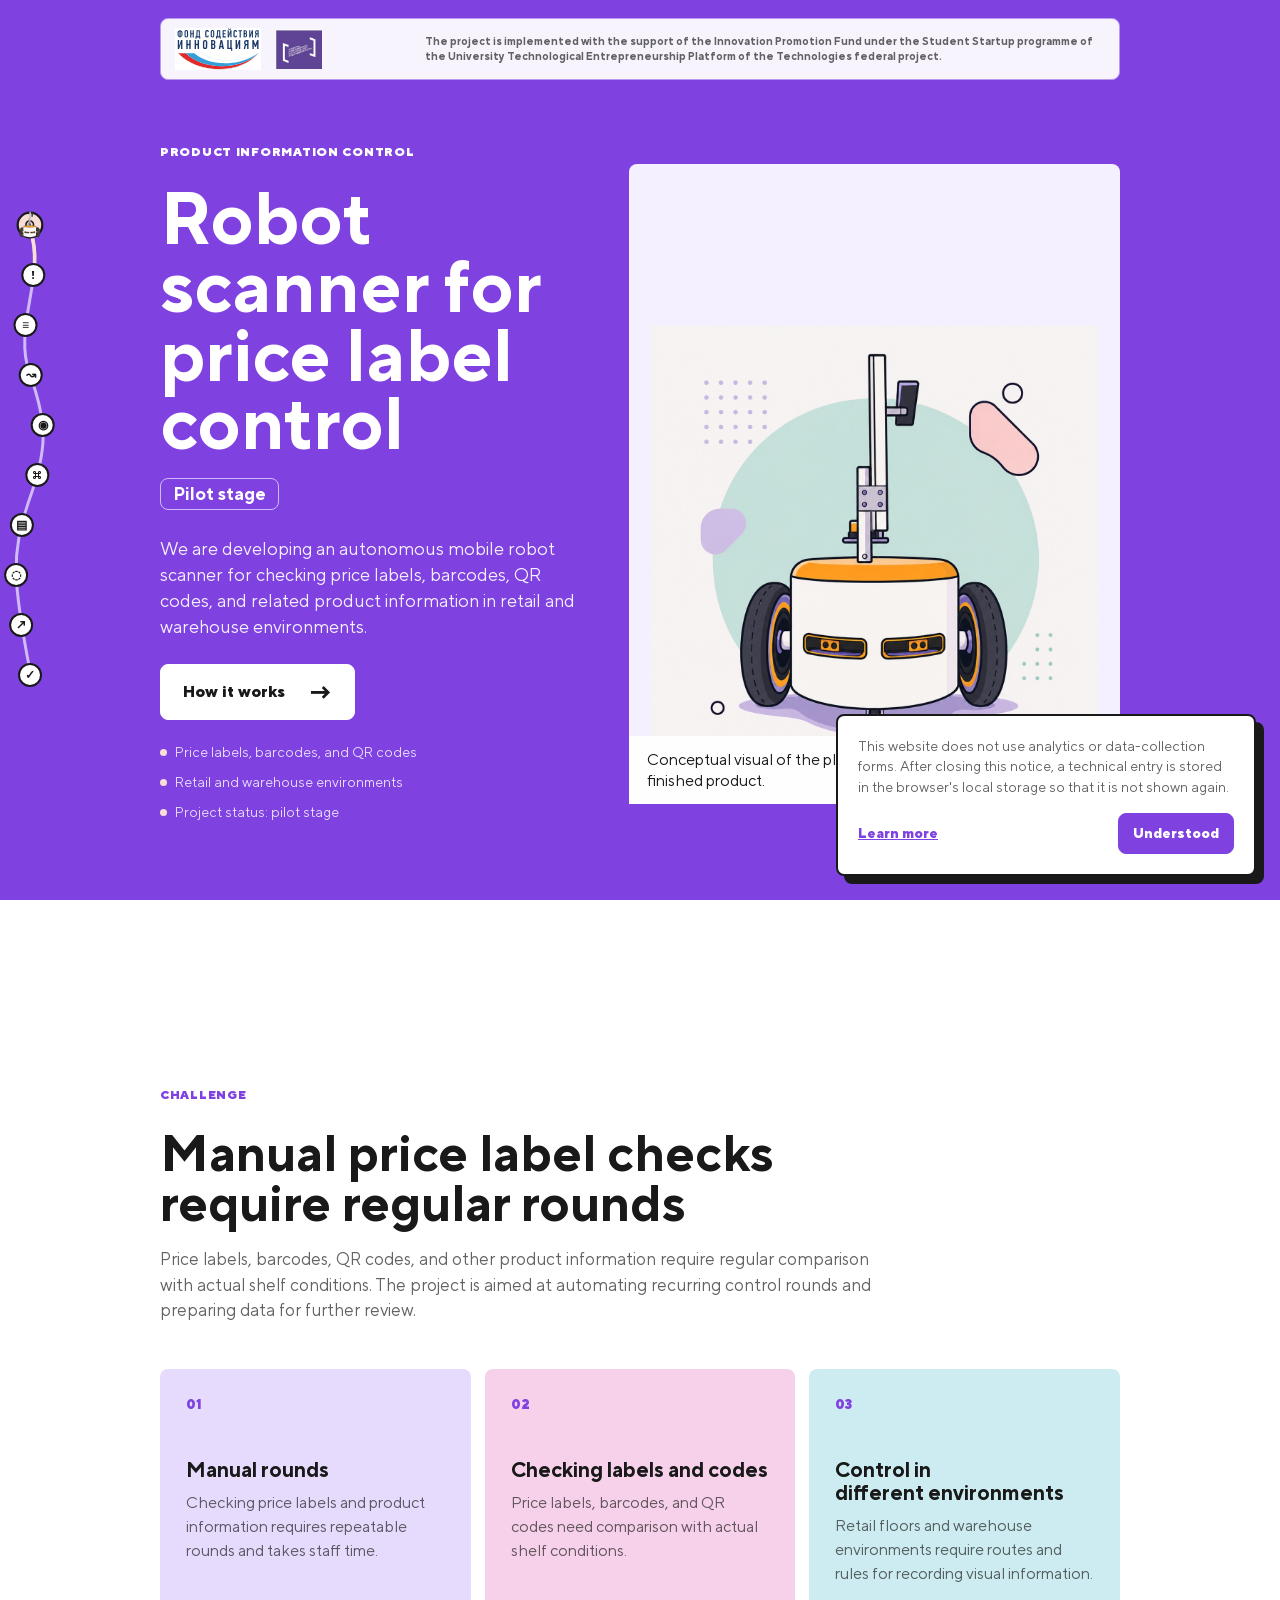
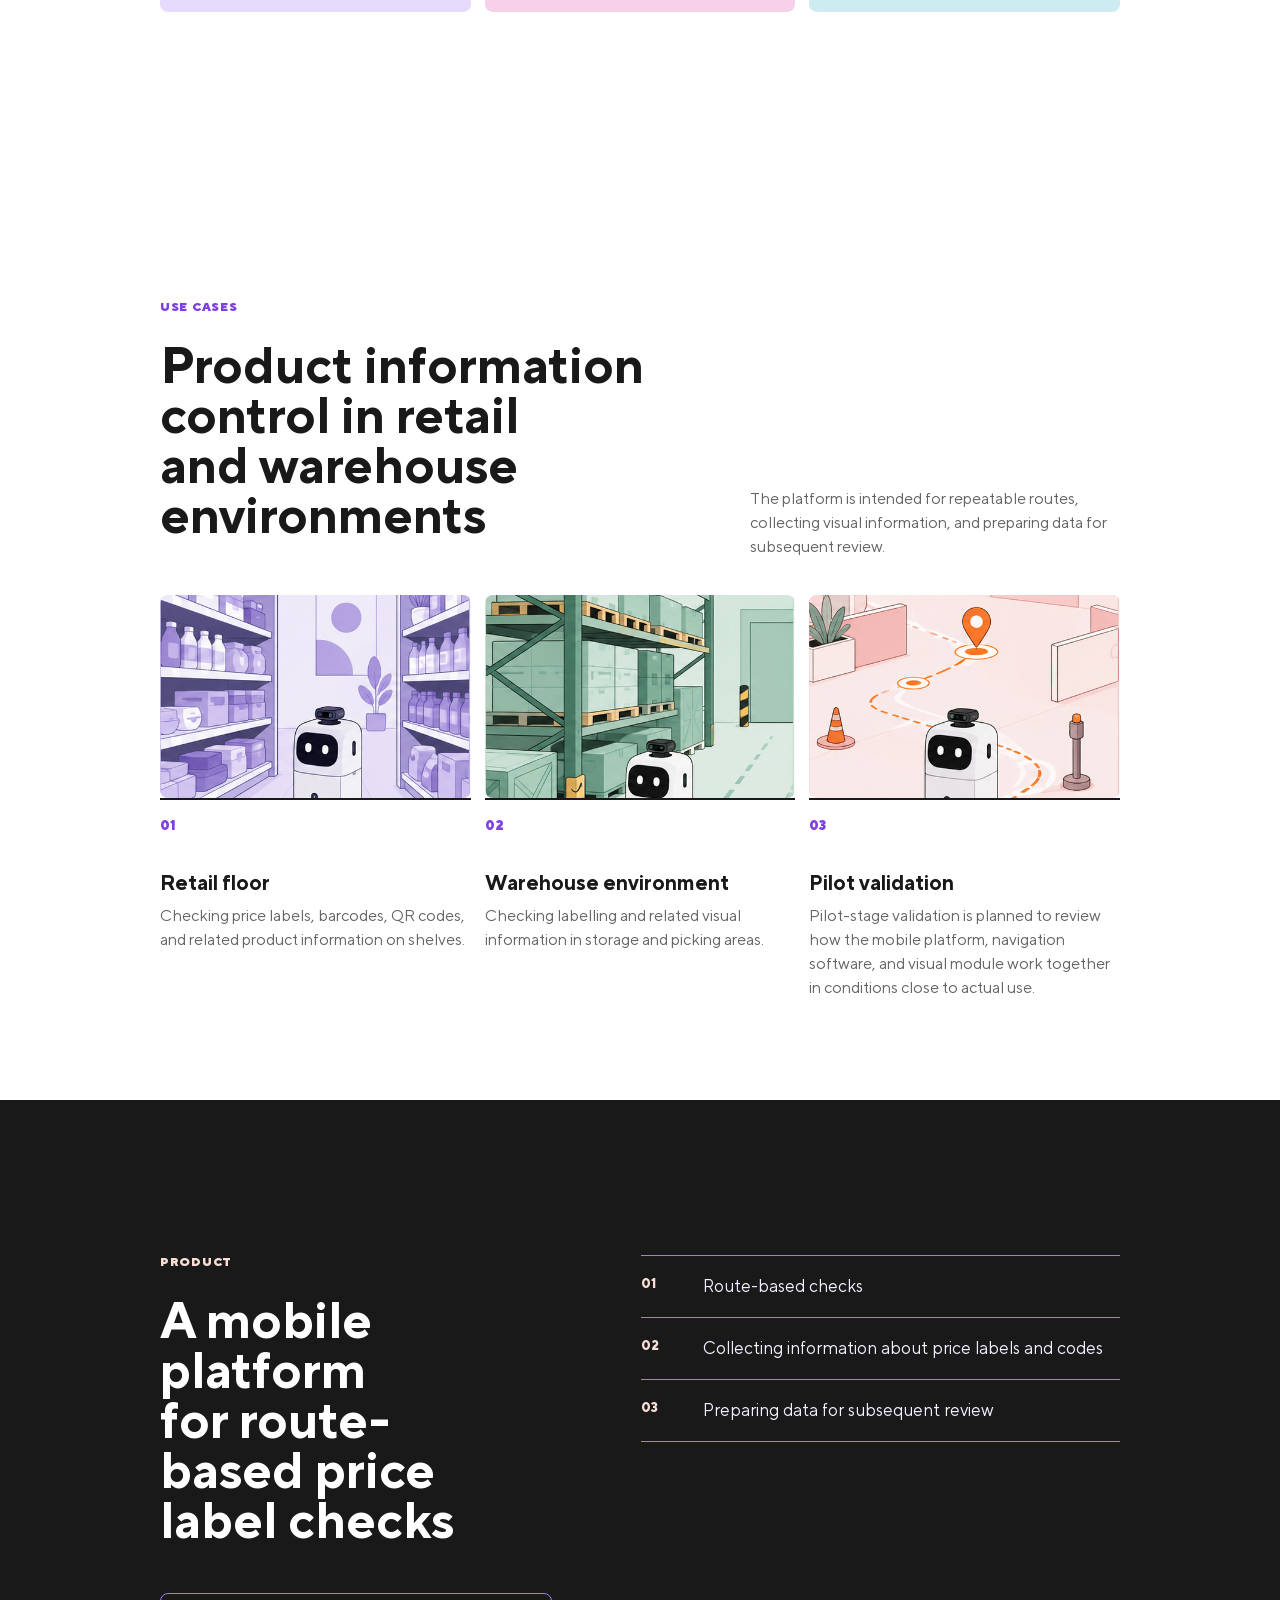
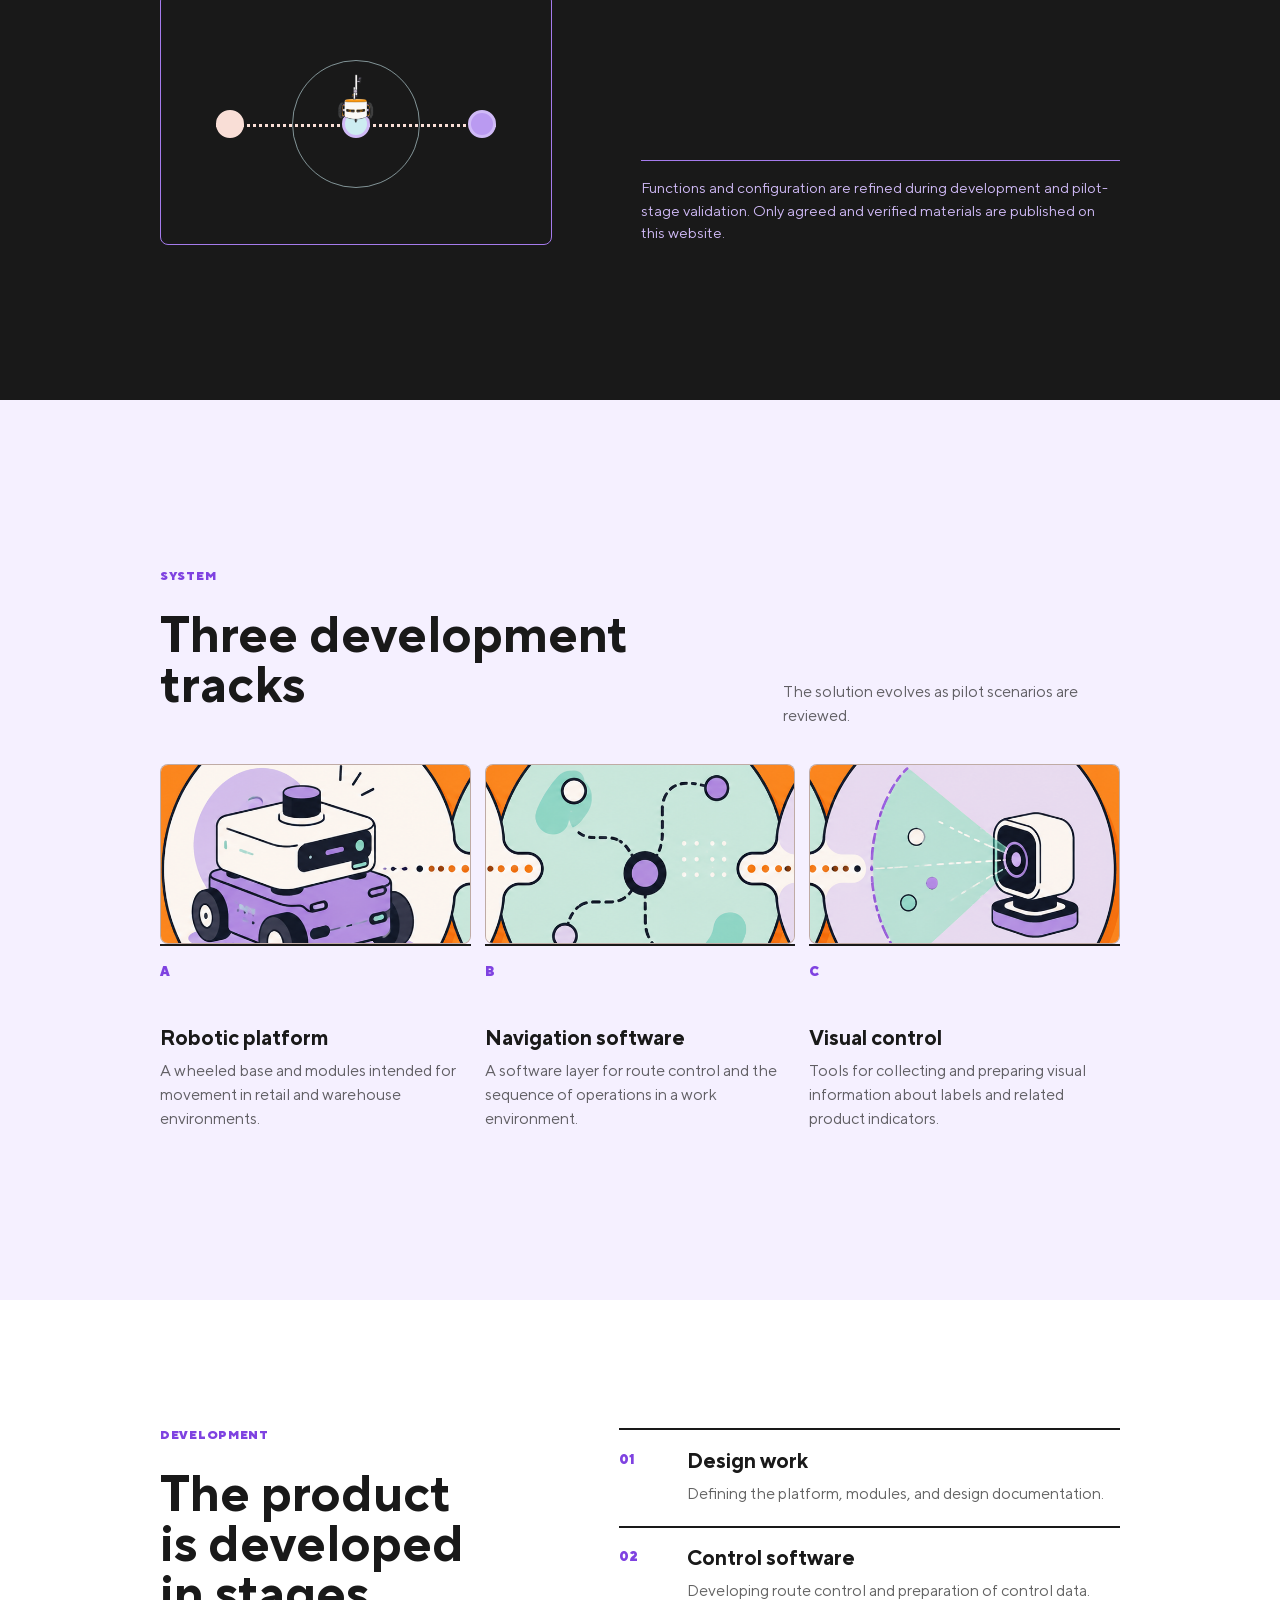
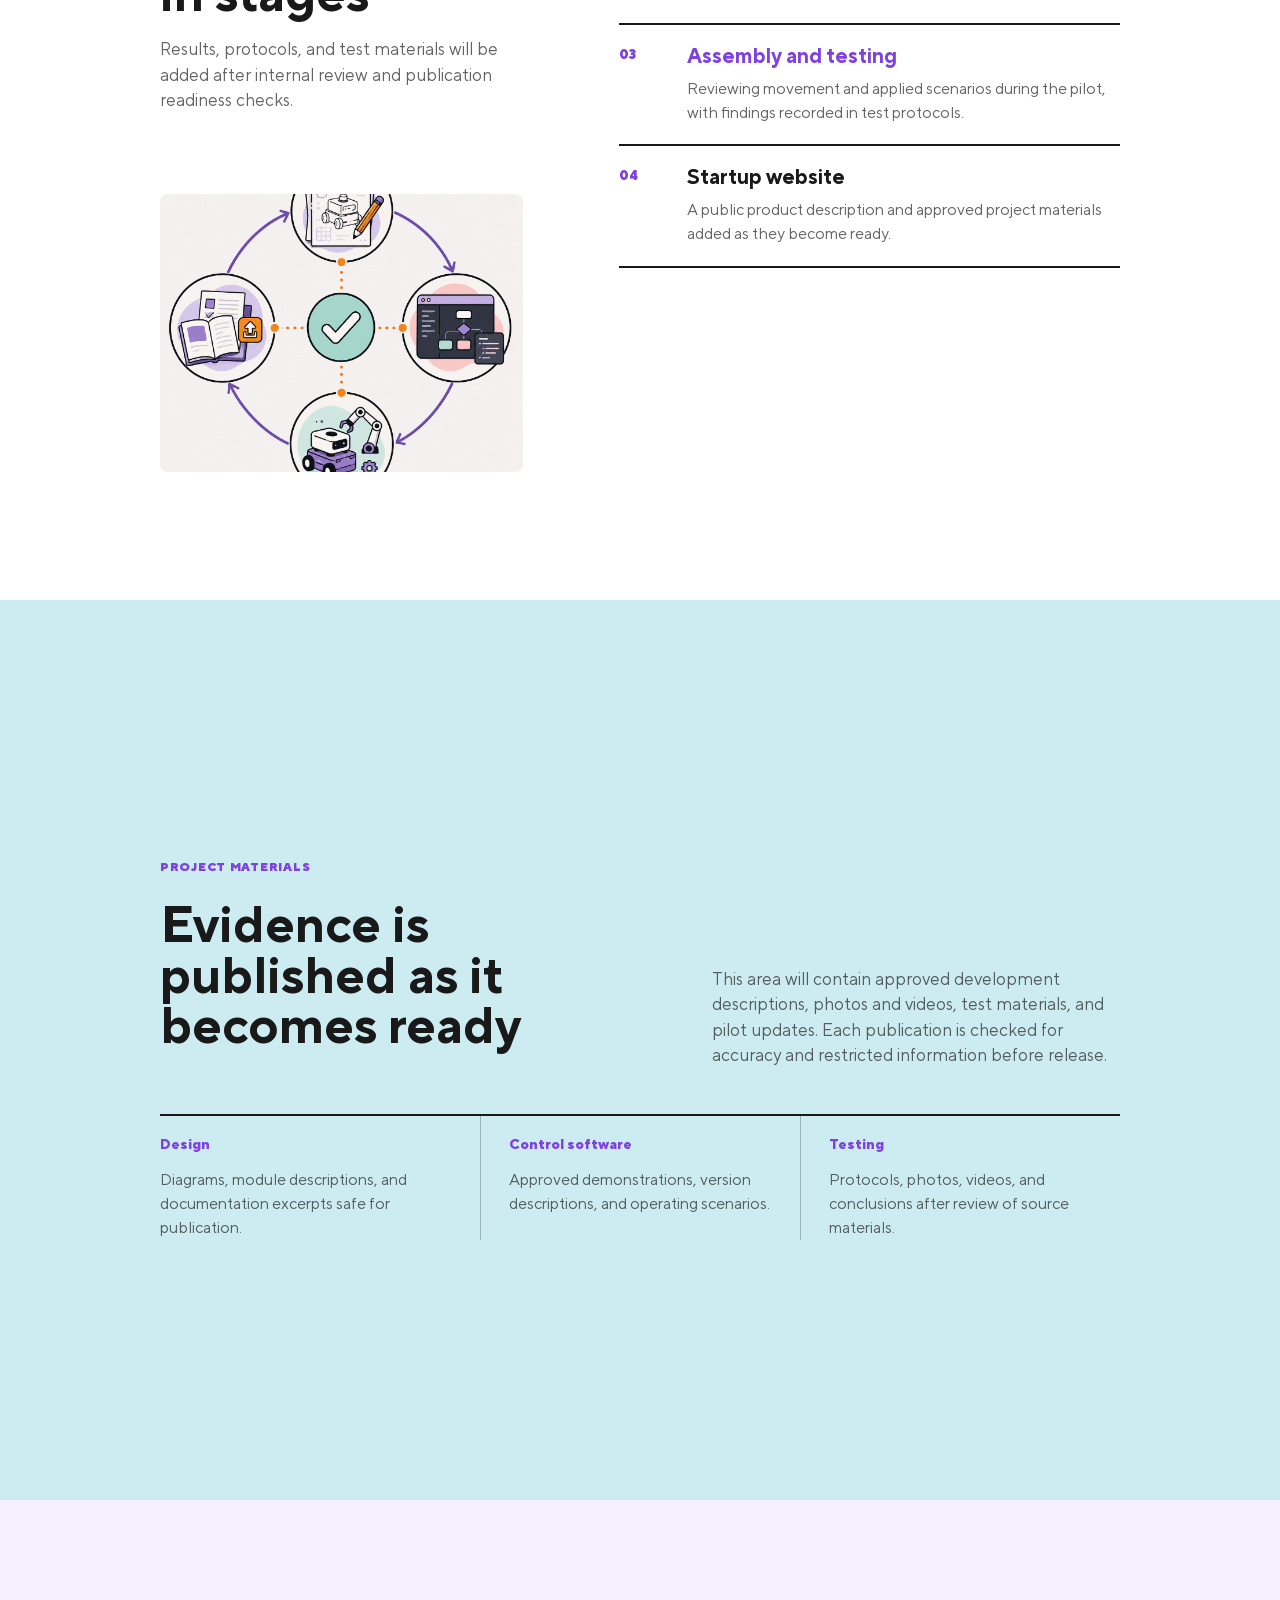
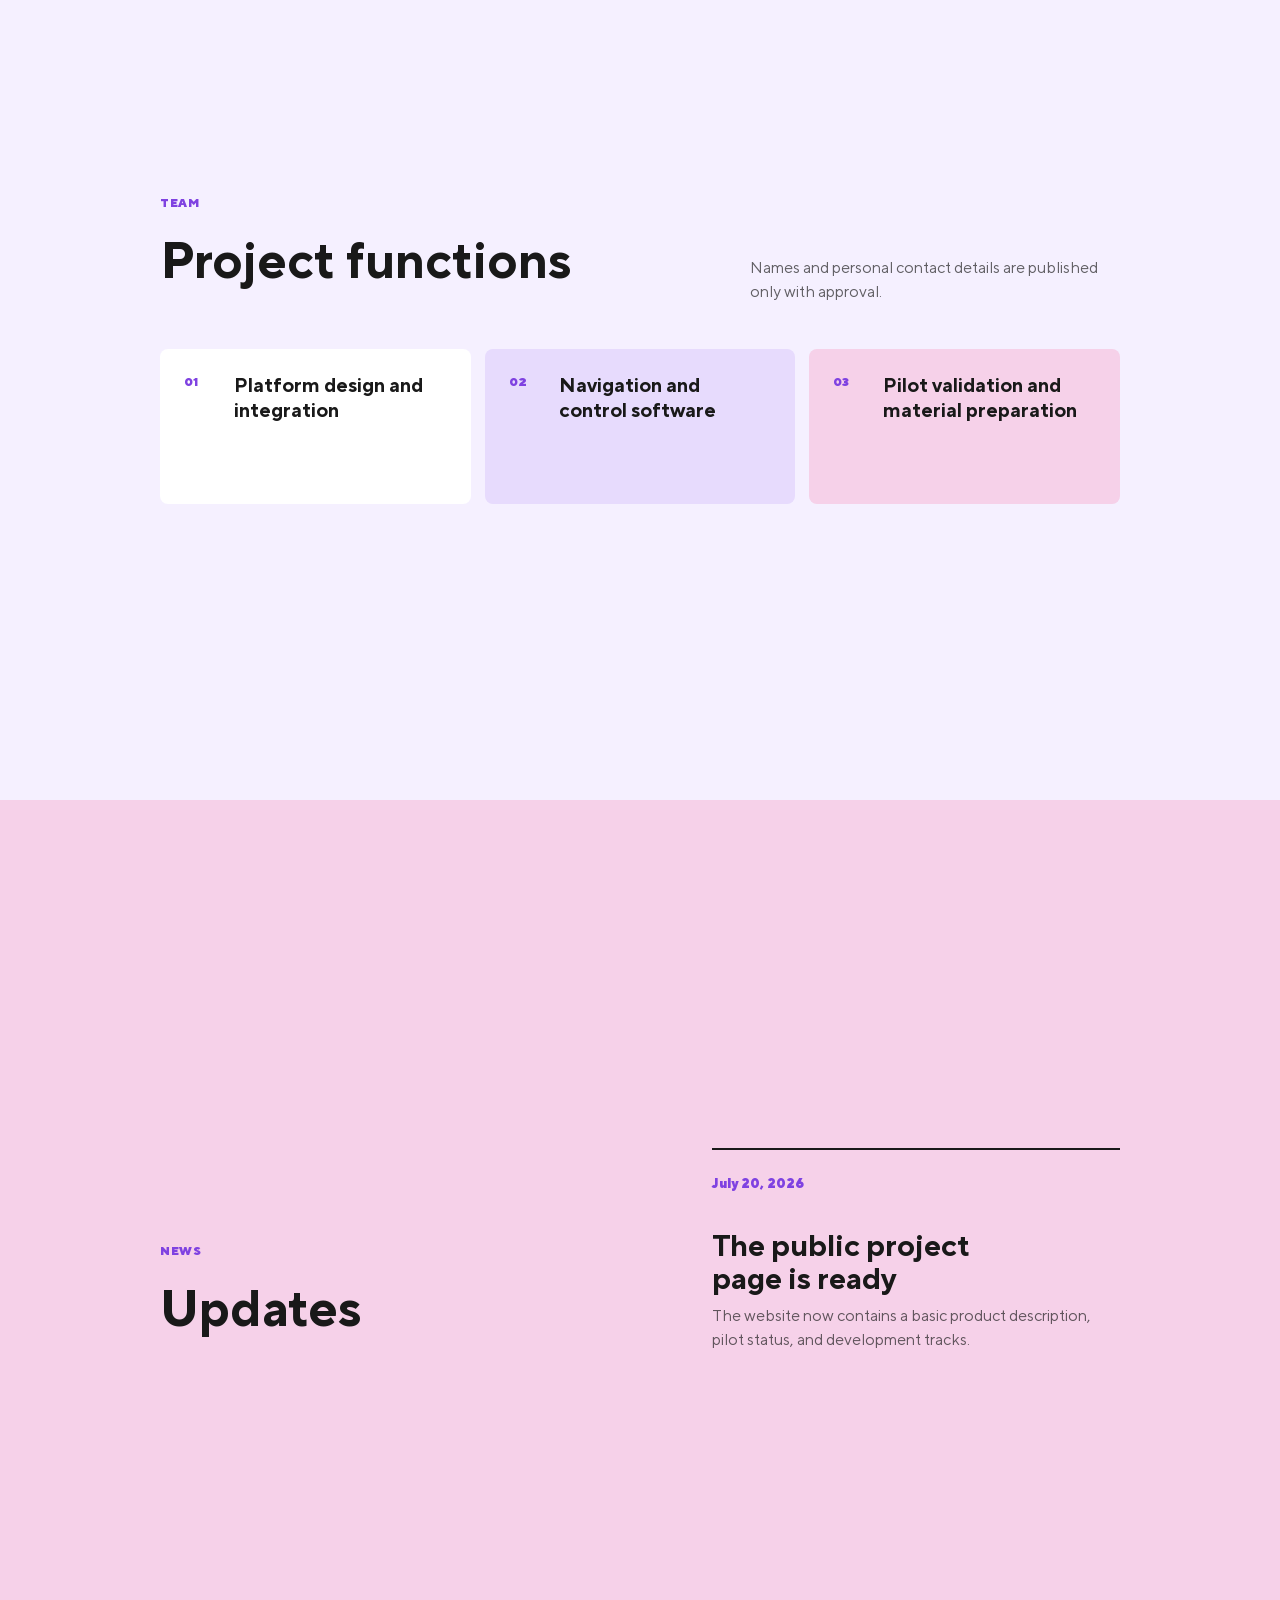
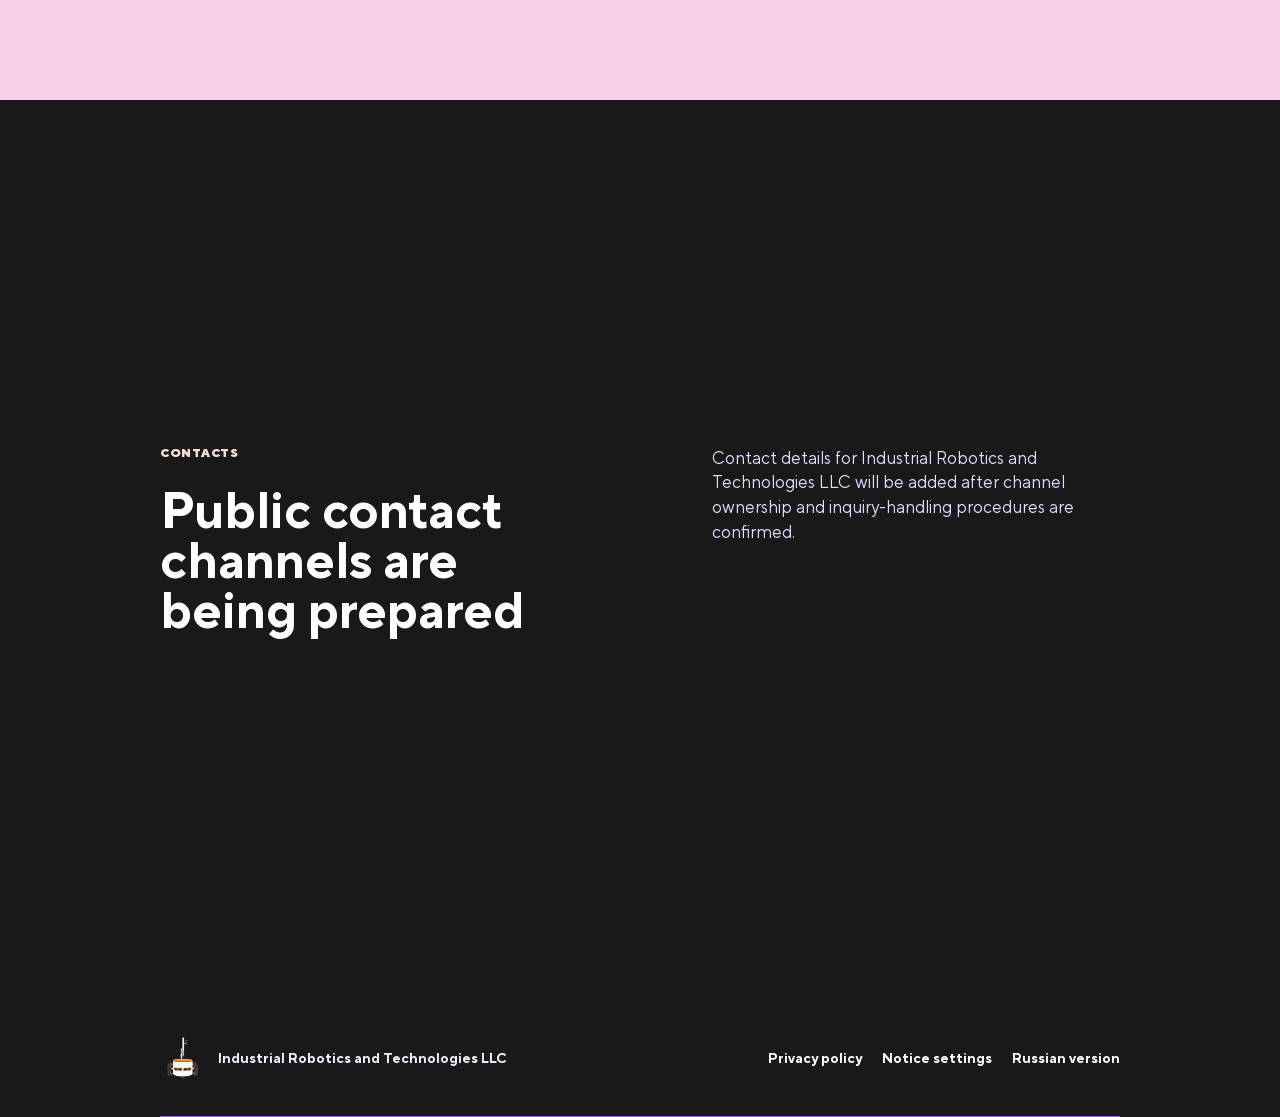
==== en/index.html @ ce8c2aa7 "Optimize hero image loading" ====
<!DOCTYPE html>
<html lang="en">
<head>
    <meta charset="UTF-8">
    <meta name="viewport" content="width=device-width, initial-scale=1">
    <meta name="description" content="An autonomous mobile robot scanner for checking price labels, barcodes, and QR codes in retail and warehouse environments. Project status: pilot stage.">
    <meta name="theme-color" content="#7F42E1">
    <link rel="canonical" href="https://xn------bddmhaezdazierahfhbfbeyi9cd9f6cvefh.xn--p1ai/en/">
    <link rel="alternate" hreflang="ru" href="https://xn------bddmhaezdazierahfhbfbeyi9cd9f6cvefh.xn--p1ai/">
    <link rel="alternate" hreflang="en" href="https://xn------bddmhaezdazierahfhbfbeyi9cd9f6cvefh.xn--p1ai/en/">
    <link rel="alternate" hreflang="x-default" href="https://xn------bddmhaezdazierahfhbfbeyi9cd9f6cvefh.xn--p1ai/">
    <meta property="og:type" content="website">
    <meta property="og:locale" content="en_US">
    <meta property="og:locale:alternate" content="ru_RU">
    <meta property="og:site_name" content="Industrial Robotics and Technologies">
    <meta property="og:url" content="https://xn------bddmhaezdazierahfhbfbeyi9cd9f6cvefh.xn--p1ai/en/">
    <meta property="og:title" content="Robot scanner for price label control | Industrial Robotics and Technologies">
    <meta property="og:description" content="An autonomous mobile robot scanner for checking price labels, barcodes, and QR codes in retail and warehouse environments. Project status: pilot stage.">
    <meta property="og:image" content="https://xn------bddmhaezdazierahfhbfbeyi9cd9f6cvefh.xn--p1ai/static/images/robot-platform-social-en-v01.png">
    <meta property="og:image:type" content="image/png">
    <meta property="og:image:width" content="1200">
    <meta property="og:image:height" content="630">
    <meta property="og:image:alt" content="Conceptual illustration of a mobile robot scanner for price label control">
    <meta name="twitter:card" content="summary_large_image">
    <meta name="twitter:title" content="Robot scanner for price label control | Industrial Robotics and Technologies">
    <meta name="twitter:description" content="An autonomous mobile robot scanner for checking price labels, barcodes, and QR codes in retail and warehouse environments. Project status: pilot stage.">
    <meta name="twitter:image" content="https://xn------bddmhaezdazierahfhbfbeyi9cd9f6cvefh.xn--p1ai/static/images/robot-platform-social-en-v01.png">
    <meta name="twitter:image:alt" content="Conceptual illustration of a mobile robot scanner for price label control">
    <title>Robot scanner for price label control | Industrial Robotics and Technologies</title>
    <link rel="icon" href="../static/images/robot-brand-mark-v02.png" type="image/png">
    <link rel="preload" as="image" href="../static/images/robot-platform-hero-illustration-v02.jpg" type="image/jpeg" fetchpriority="high">
    <link rel="stylesheet" href="../static/style.css?v=20260721-31">
    <script src="../static/site.js?v=20260721-20" defer></script>
</head>
<body id="top" class="landing-page">
    <nav class="route-navigation" data-route-navigation aria-label="Site section route">
        <svg class="route-track" data-route-track aria-hidden="true" viewBox="0 0 100 1000" preserveAspectRatio="none">
            <path class="route-track-base" data-route-path d="M50 24 C78 126 20 232 50 338 S79 500 48 610 S22 790 50 976" pathLength="100"></path>
            <path class="route-track-progress" data-route-progress d="M50 24 C78 126 20 232 50 338 S79 500 48 610 S22 790 50 976" pathLength="100"></path>
            <path class="route-track-active" data-route-active-segment d="M50 24 C78 126 20 232 50 338 S79 500 48 610 S22 790 50 976" pathLength="100"></path>
        </svg>
        <div class="route-stops">
            <a class="route-stop" data-route-stop href="#overview" aria-label="Overview"><span class="route-stop-symbol" aria-hidden="true">⊙</span><span class="route-stop-tooltip" aria-hidden="true">Overview</span></a>
            <a class="route-stop" data-route-stop href="#challenge" aria-label="Challenge"><span class="route-stop-symbol" aria-hidden="true">!</span><span class="route-stop-tooltip" aria-hidden="true">Challenge</span></a>
            <a class="route-stop" data-route-stop href="#scenarios" aria-label="Use cases"><span class="route-stop-symbol" aria-hidden="true">≡</span><span class="route-stop-tooltip" aria-hidden="true">Use cases</span></a>
            <a class="route-stop" data-route-stop href="#product" aria-label="Product"><span class="route-stop-symbol" aria-hidden="true">↝</span><span class="route-stop-tooltip" aria-hidden="true">Product</span></a>
            <a class="route-stop" data-route-stop href="#system" aria-label="System"><span class="route-stop-symbol" aria-hidden="true">◉</span><span class="route-stop-tooltip" aria-hidden="true">System</span></a>
            <a class="route-stop" data-route-stop href="#development" aria-label="Development"><span class="route-stop-symbol" aria-hidden="true">⌘</span><span class="route-stop-tooltip" aria-hidden="true">Development</span></a>
            <a class="route-stop" data-route-stop href="#materials" aria-label="Project materials"><span class="route-stop-symbol" aria-hidden="true">▤</span><span class="route-stop-tooltip" aria-hidden="true">Materials</span></a>
            <a class="route-stop" data-route-stop href="#team" aria-label="Team"><span class="route-stop-symbol" aria-hidden="true">◌</span><span class="route-stop-tooltip" aria-hidden="true">Team</span></a>
            <a class="route-stop" data-route-stop href="#updates" aria-label="Updates"><span class="route-stop-symbol" aria-hidden="true">↗</span><span class="route-stop-tooltip" aria-hidden="true">Updates</span></a>
            <a class="route-stop" data-route-stop href="#contacts" aria-label="Contacts"><span class="route-stop-symbol" aria-hidden="true">✓</span><span class="route-stop-tooltip" aria-hidden="true">Contacts</span></a>
        </div>
        <span class="route-robot" data-route-robot aria-hidden="true">
            <img src="../static/images/robot-brand-mark-v02.png" alt="">
        </span>
    </nav>

    <main>
        <section class="hero section" id="overview" data-route-section>
            <div class="hero-funding">
                <div class="container">
                    <div class="funding-strip">
                        <div class="support-logos">
                            <img class="fasie-logo" src="../static/images/fasie.svg" alt="Innovation Promotion Fund">
                            <img class="platform-logo" src="../static/images/platform-univertechpred.png" alt="University Technological Entrepreneurship Platform">
                        </div>
                        <p>
                            The project is implemented with the support of the Innovation Promotion Fund
                            under the Student Startup programme of the University Technological
                            Entrepreneurship Platform of the Technologies federal project.
                        </p>
                    </div>
                </div>
            </div>
            <div class="container hero-grid">
                <div class="hero-copy">
                    <p class="eyebrow">Product information control</p>
                    <div class="hero-title-row">
                        <h1>Robot scanner for price label control</h1>
                        <span class="pilot-status">Pilot stage</span>
                    </div>
                    <p class="hero-lead">
                        We are developing an autonomous mobile robot scanner for checking price
                        labels, barcodes, QR codes, and related product information in retail
                        and warehouse environments.
                    </p>
                    <a class="hero-cta" href="#product">
                        How it works
                        <span aria-hidden="true">→</span>
                    </a>
                    <ul class="hero-facts" aria-label="Project context">
                        <li>Price labels, barcodes, and QR codes</li>
                        <li>Retail and warehouse environments</li>
                        <li>Project status: pilot stage</li>
                    </ul>
                </div>

                <figure class="robot-concept">
                    <img src="../static/images/robot-platform-hero-illustration-v02.jpg" width="1254" height="1254" fetchpriority="high" loading="eager" decoding="async" alt="Conceptual illustration of a mobile robot scanner for price label control">
                    <figcaption>Conceptual visual of the platform. This is not an image of a finished product.</figcaption>
                </figure>
            </div>
        </section>

        <section class="problem-section section" id="challenge" data-route-section aria-labelledby="problem-title">
            <div class="container">
                <div class="section-intro">
                    <p class="eyebrow">Challenge</p>
                    <h2 id="problem-title">Manual price label checks require regular rounds</h2>
                    <p>
                        Price labels, barcodes, QR codes, and other product information require
                        regular comparison with actual shelf conditions. The project is aimed at
                        automating recurring control rounds and preparing data for further review.
                    </p>
                </div>
                <div class="problem-list">
                    <article class="problem-item">
                        <span class="item-number">01</span>
                        <h3>Manual rounds</h3>
                        <p>Checking price labels and product information requires repeatable rounds and takes staff time.</p>
                    </article>
                    <article class="problem-item">
                        <span class="item-number">02</span>
                        <h3>Checking labels and codes</h3>
                        <p>Price labels, barcodes, and QR codes need comparison with actual shelf conditions.</p>
                    </article>
                    <article class="problem-item">
                        <span class="item-number">03</span>
                        <h3>Control in different environments</h3>
                        <p>Retail floors and warehouse environments require routes and rules for recording visual information.</p>
                    </article>
                </div>
            </div>
        </section>

        <section class="scenarios-section section" id="scenarios" data-route-section aria-labelledby="scenarios-title">
            <div class="container">
                <div class="section-heading">
                    <div>
                        <p class="eyebrow">Use cases</p>
                        <h2 id="scenarios-title">Product information control in retail and warehouse environments</h2>
                    </div>
                    <p>The platform is intended for repeatable routes, collecting visual information, and preparing data for subsequent review.</p>
                </div>
                <div class="scenario-grid">
                    <article class="scenario-card">
                        <figure class="scenario-card-media">
                            <img src="../static/images/scenarios/retail-v02.png" alt="Concept illustration of the robot in a retail floor">
                        </figure>
                        <div class="scenario-card-copy">
                            <span>01</span>
                            <h3>Retail floor</h3>
                            <p>Checking price labels, barcodes, QR codes, and related product information on shelves.</p>
                        </div>
                    </article>
                    <article class="scenario-card">
                        <figure class="scenario-card-media">
                            <img src="../static/images/scenarios/warehouse-v02.png" alt="Concept illustration of the robot in a warehouse">
                        </figure>
                        <div class="scenario-card-copy">
                            <span>02</span>
                            <h3>Warehouse environment</h3>
                            <p>Checking labelling and related visual information in storage and picking areas.</p>
                        </div>
                    </article>
                    <article class="scenario-card">
                        <figure class="scenario-card-media">
                            <img src="../static/images/scenarios/pilot-v02.png" alt="Concept illustration of pilot-stage robot validation">
                        </figure>
                        <div class="scenario-card-copy">
                            <span>03</span>
                            <h3>Pilot validation</h3>
                            <p>Pilot-stage validation is planned to review how the mobile platform, navigation software, and visual module work together in conditions close to actual use.</p>
                        </div>
                    </article>
                </div>
            </div>
        </section>

        <section class="product-section section" id="product" data-route-section aria-labelledby="product-title">
            <div class="container product-layout">
                <div>
                    <p class="eyebrow eyebrow-light">Product</p>
                    <h2 id="product-title">A mobile platform for route-based price label checks</h2>
                </div>
                <div class="product-flow" aria-label="Planned operating principle">
                    <div class="flow-step">
                        <span>01</span>
                        <p>Route-based checks</p>
                    </div>
                    <div class="flow-step">
                        <span>02</span>
                        <p>Collecting information about price labels and codes</p>
                    </div>
                    <div class="flow-step">
                        <span>03</span>
                        <p>Preparing data for subsequent review</p>
                    </div>
                </div>
                <p class="product-note">
                    Functions and configuration are refined during development and pilot-stage validation.
                    Only agreed and verified materials are published on this website.
                </p>
                <div class="product-route-map" aria-hidden="true">
                    <span class="route-map-path"></span>
                    <span class="route-map-node route-map-node-start"></span>
                    <span class="route-map-node route-map-node-check"></span>
                    <span class="route-map-node route-map-node-result"></span>
                    <span class="route-map-scan"></span>
                    <img class="route-map-robot" src="../static/images/robot-brand-mark-v02.png" alt="">
                </div>
            </div>
        </section>

        <section class="technology-section section" id="system" data-route-section aria-labelledby="technology-title">
            <div class="container">
                <div class="section-heading">
                    <div>
                        <p class="eyebrow">System</p>
                        <h2 id="technology-title">Three development tracks</h2>
                    </div>
                    <p>The solution evolves as pilot scenarios are reviewed.</p>
                </div>
                <div class="technology-grid">
                    <article class="technology-card">
                        <figure class="technology-card-media">
                            <img src="../static/images/system/platform-v01.png" alt="Concept illustration of the robotic platform">
                        </figure>
                        <div class="technology-card-copy">
                            <span class="item-number">A</span>
                            <h3>Robotic platform</h3>
                            <p>A wheeled base and modules intended for movement in retail and warehouse environments.</p>
                        </div>
                    </article>
                    <article class="technology-card">
                        <figure class="technology-card-media">
                            <img src="../static/images/system/navigation-v01.png" alt="Concept illustration of the navigation layer">
                        </figure>
                        <div class="technology-card-copy">
                            <span class="item-number">B</span>
                            <h3>Navigation software</h3>
                            <p>A software layer for route control and the sequence of operations in a work environment.</p>
                        </div>
                    </article>
                    <article class="technology-card">
                        <figure class="technology-card-media">
                            <img src="../static/images/system/vision-v01.png" alt="Concept illustration of visual control">
                        </figure>
                        <div class="technology-card-copy">
                            <span class="item-number">C</span>
                            <h3>Visual control</h3>
                            <p>Tools for collecting and preparing visual information about labels and related product indicators.</p>
                        </div>
                    </article>
                </div>
            </div>
        </section>

        <section class="development-section section" id="development" data-route-section aria-labelledby="development-title">
            <div class="container development-layout">
                <div class="section-intro">
                    <p class="eyebrow">Development</p>
                    <h2 id="development-title">The product is developed in stages</h2>
                    <p>
                        Results, protocols, and test materials will be added after internal
                        review and publication readiness checks.
                    </p>
                </div>
                <figure class="section-graphic development-graphic">
                    <img src="../static/images/development-cycle-illustration-v01.png" alt="Conceptual development cycle illustration">
                </figure>
                <ol class="development-list">
                    <li>
                        <span class="development-index">01</span>
                        <div>
                            <h3>Design work</h3>
                            <p>Defining the platform, modules, and design documentation.</p>
                        </div>
                    </li>
                    <li>
                        <span class="development-index">02</span>
                        <div>
                            <h3>Control software</h3>
                            <p>Developing route control and preparation of control data.</p>
                        </div>
                    </li>
                    <li class="development-current">
                        <span class="development-index">03</span>
                        <div>
                            <h3>Assembly and testing</h3>
                            <p>Reviewing movement and applied scenarios during the pilot, with findings recorded in test protocols.</p>
                        </div>
                    </li>
                    <li>
                        <span class="development-index">04</span>
                        <div>
                            <h3>Startup website</h3>
                            <p>A public product description and approved project materials added as they become ready.</p>
                        </div>
                    </li>
                </ol>
            </div>
        </section>

        <section class="evidence-section section" id="materials" data-route-section aria-labelledby="evidence-title">
            <div class="container">
                <div class="evidence-layout">
                    <div>
                        <p class="eyebrow">Project materials</p>
                        <h2 id="evidence-title">Evidence is published as it becomes ready</h2>
                    </div>
                    <p>
                        This area will contain approved development descriptions, photos and videos,
                        test materials, and pilot updates. Each publication is checked for accuracy
                        and restricted information before release.
                    </p>
                </div>
                <div class="evidence-status" aria-label="Published material types">
                    <div class="evidence-status-item">
                        <span>Design</span>
                        <p>Diagrams, module descriptions, and documentation excerpts safe for publication.</p>
                    </div>
                    <div class="evidence-status-item">
                        <span>Control software</span>
                        <p>Approved demonstrations, version descriptions, and operating scenarios.</p>
                    </div>
                    <div class="evidence-status-item">
                        <span>Testing</span>
                        <p>Protocols, photos, videos, and conclusions after review of source materials.</p>
                    </div>
                </div>
            </div>
        </section>

        <section class="team-section section" id="team" data-route-section aria-labelledby="team-title">
            <div class="container">
                <div class="section-heading">
                    <div>
                        <p class="eyebrow">Team</p>
                        <h2 id="team-title">Project functions</h2>
                    </div>
                    <p>Names and personal contact details are published only with approval.</p>
                </div>
                <div class="role-grid">
                    <div class="role-item">
                        <span>01</span>
                        <p>Platform design and integration</p>
                    </div>
                    <div class="role-item">
                        <span>02</span>
                        <p>Navigation and control software</p>
                    </div>
                    <div class="role-item">
                        <span>03</span>
                        <p>Pilot validation and material preparation</p>
                    </div>
                </div>
            </div>
        </section>

        <section class="news-section section" id="updates" data-route-section aria-labelledby="news-title">
            <div class="container news-layout">
                <div>
                    <p class="eyebrow">News</p>
                    <h2 id="news-title">Updates</h2>
                </div>
                <article class="news-item">
                    <time datetime="2026-07-20">July 20, 2026</time>
                    <h3>The public project page is ready</h3>
                    <p>The website now contains a basic product description, pilot status, and development tracks.</p>
                </article>
            </div>
        </section>

        <section class="contacts-section section" id="contacts" data-route-section aria-labelledby="contacts-title">
            <div class="container contacts-layout">
                <div>
                    <p class="eyebrow eyebrow-light">Contacts</p>
                    <h2 id="contacts-title">Public contact channels are being prepared</h2>
                </div>
                <p>
                    Contact details for Industrial Robotics and Technologies LLC will be added
                    after channel ownership and inquiry-handling procedures are confirmed.
                </p>
            </div>
        </section>
    </main>

    <footer class="site-footer">
        <div class="container footer-main">
            <div class="footer-brand">
                <img class="wordmark-mark" src="../static/images/robot-brand-mark-v02.png" alt="">
                <p>Industrial Robotics and Technologies LLC</p>
            </div>
            <div class="footer-links">
                <a href="privacy.html">Privacy policy</a>
                <button type="button" class="text-button" data-cookie-settings>Notice settings</button>
                <a href="../">Russian version</a>
            </div>
        </div>
    </footer>

    <aside class="cookie-notice" data-cookie-notice aria-label="Technical storage notice">
        <p>
            This website does not use analytics or data-collection forms. After closing this notice,
            a technical entry is stored in the browser's local storage so that it is not shown again.
        </p>
        <div class="cookie-actions">
            <a href="privacy.html">Learn more</a>
            <button type="button" data-cookie-accept>Understood</button>
        </div>
    </aside>
</body>
</html>
---- static/style.css ----
@font-face {
    font-family: "TT Norms Pro";
    src: url("fonts/TTNormsPro-Regular.woff2") format("woff2");
    font-weight: 400;
    font-style: normal;
    font-display: swap;
}

@font-face {
    font-family: "TT Norms Pro";
    src: url("fonts/TTNormsPro-Medium.woff2") format("woff2");
    font-weight: 500;
    font-style: normal;
    font-display: swap;
}

@font-face {
    font-family: "TT Norms Pro";
    src: url("fonts/TTNormsPro-Bold.woff2") format("woff2");
    font-weight: 700;
    font-style: normal;
    font-display: swap;
}

@font-face {
    font-family: "TT Norms Pro";
    src: url("fonts/TTNormsPro-ExtraBold.woff2") format("woff2");
    font-weight: 800;
    font-style: normal;
    font-display: swap;
}

@font-face {
    font-family: "TT Norms Pro";
    src: url("fonts/TTNormsPro-Black.woff2") format("woff2");
    font-weight: 900;
    font-style: normal;
    font-display: swap;
}

:root {
    --purple-7: #7f42e1;
    --purple-6: #915de6;
    --purple-5: #a57bec;
    --purple-4: #ba9af1;
    --purple-3: #d0baf7;
    --purple-2: #e7dbfd;
    --purple-1: #f5f0ff;
    --amaranth-light: #f6d1e9;
    --teal-light: #cdecf1;
    --orange-light: #f9ded6;
    --black: #191919;
    --white: #ffffff;
    --font-sans: "TT Norms Pro", "TT Norms", Inter, Arial, sans-serif;
    --font-script: "Tochka Script", "TT Norms Pro", "TT Norms", Inter, Arial, sans-serif;
    --violet: var(--purple-7);
    --violet-dark: var(--purple-7);
    --violet-deep: var(--black);
    --violet-soft: var(--purple-2);
    --pink: var(--amaranth-light);
    --orange: var(--orange-light);
    --mint: var(--teal-light);
    --canvas: var(--purple-1);
    --surface: var(--white);
    --ink: var(--black);
    --muted: rgb(25 25 25 / 68%);
    --line: var(--purple-3);
    --white-muted: var(--purple-2);
}

* {
    box-sizing: border-box;
}

html {
    scroll-behavior: smooth;
}

body {
    min-width: 320px;
    margin: 0;
    background: var(--canvas);
    color: var(--ink);
    font-family: var(--font-sans);
    font-size: 16px;
    line-height: 1.5;
}

button,
a {
    font: inherit;
}

button {
    cursor: pointer;
}

a {
    color: inherit;
}

img {
    display: block;
    max-width: 100%;
}

:focus-visible {
    outline: 3px solid var(--orange);
    outline-offset: 3px;
}

.container {
    width: min(1380px, calc(100% - 96px));
    margin: 0 auto;
}

.section {
    padding: 142px 0;
}

.site-header {
    position: sticky;
    top: 0;
    z-index: 10;
    background: var(--violet);
    color: var(--white);
}

.header-content {
    display: grid;
    grid-template-columns: minmax(230px, 1fr) auto minmax(70px, 1fr);
    min-height: 76px;
    align-items: center;
    gap: 30px;
}

.wordmark {
    display: inline-flex;
    width: max-content;
    align-items: center;
    gap: 11px;
    color: inherit;
    text-decoration: none;
}

.wordmark-mark {
    display: block;
    width: 38px;
    height: 38px;
    flex: 0 0 auto;
    object-fit: contain;
    object-position: center;
}

.wordmark-text {
    font-size: 12px;
    font-weight: 780;
    line-height: 1.04;
}

.main-nav {
    display: flex;
    align-items: center;
    justify-content: center;
    gap: 25px;
}

.main-nav a,
.language-link,
.footer-links a,
.text-button {
    color: inherit;
    font-size: 14px;
    font-weight: 680;
    text-decoration: none;
}

.main-nav a {
    color: var(--purple-1);
}

.main-nav a:hover,
.language-link:hover,
.footer-links a:hover,
.text-button:hover {
    color: var(--white);
    text-decoration: underline;
    text-underline-offset: 4px;
}

.language-link {
    justify-self: end;
    border: 1px solid var(--white);
    border-radius: 8px;
    padding: 8px 12px;
    color: var(--black);
    background: var(--white);
}

.language-link:hover {
    color: var(--black);
    background: var(--violet-soft);
    text-decoration: none;
}

h1,
h2,
h3,
p {
    margin-top: 0;
}

h1,
h2,
h3 {
    letter-spacing: 0;
    text-wrap: balance;
}

h1 {
    max-width: 850px;
    margin-bottom: 28px;
    font-size: clamp(58px, 6.1vw, 102px);
    font-weight: 680;
    line-height: 0.94;
}

h2 {
    max-width: 860px;
    margin-bottom: 27px;
    font-size: clamp(45px, 4.4vw, 76px);
    font-weight: 680;
    line-height: 0.98;
}

h3 {
    margin-bottom: 14px;
    font-size: 26px;
    font-weight: 700;
    line-height: 1.08;
}

.eyebrow {
    margin: 0 0 24px;
    color: var(--violet);
    font-size: 12px;
    font-weight: 820;
    letter-spacing: 0.06em;
    line-height: 1.2;
    text-transform: uppercase;
}

.eyebrow-light {
    color: var(--orange);
}

.hero {
    position: relative;
    overflow: hidden;
    padding: 0;
    background: var(--violet);
    color: var(--white);
}

.hero::after {
    display: none;
}

.hero-grid {
    display: grid;
    grid-template-columns: minmax(0, 0.9fr) minmax(470px, 1.1fr);
    align-items: end;
    gap: 48px;
    min-height: 690px;
    position: relative;
    z-index: 1;
}

.hero-copy {
    position: relative;
    z-index: 1;
    padding: 94px 0 108px;
}

.hero .eyebrow {
    color: var(--white);
}

.hero-title-row {
    display: block;
}

.pilot-status {
    display: inline-block;
    margin: 0 0 26px;
    border: 1px solid var(--purple-3);
    border-radius: 8px;
    padding: 7px 12px;
    color: var(--white);
    font-family: var(--font-script);
    font-size: 18px;
    font-weight: 700;
    line-height: 0.9;
}

.hero-lead {
    max-width: 615px;
    margin-bottom: 30px;
    color: var(--purple-1);
    font-size: 21px;
    line-height: 1.45;
}

.hero-cta {
    display: inline-flex;
    min-height: 56px;
    align-items: center;
    justify-content: center;
    gap: 24px;
    border: 1px solid var(--white);
    border-radius: 8px;
    padding: 12px 22px;
    background: var(--white);
    color: var(--ink);
    font-size: 16px;
    font-weight: 760;
    text-decoration: none;
}

.hero-cta:hover {
    background: var(--orange);
    border-color: var(--orange);
}

.hero-cta span {
    font-size: 23px;
    line-height: 1;
}

.hero-facts {
    display: flex;
    flex-wrap: wrap;
    gap: 9px 20px;
    max-width: 610px;
    margin: 30px 0 0;
    padding: 0;
    color: var(--purple-2);
    font-size: 14px;
    list-style: none;
}

.hero-facts li {
    display: inline-flex;
    align-items: center;
    gap: 8px;
}

.hero-facts li::before {
    width: 7px;
    height: 7px;
    border-radius: 50%;
    background: var(--orange);
    content: "";
}

.robot-concept {
    position: relative;
    display: flex;
    min-height: 620px;
    margin: 0;
    align-items: stretch;
    overflow: hidden;
    border-radius: 8px 8px 0 0;
    padding: 34px 28px 36px;
    background: var(--purple-1);
}

.robot-concept > img {
    width: 100%;
    height: 100%;
    min-height: 0;
    object-fit: contain;
    object-position: center bottom;
}

.robot-stage {
    position: absolute;
    right: -46px;
    bottom: 0;
    left: -24px;
    min-height: 650px;
    overflow: hidden;
}

.robot-stage::before {
    position: absolute;
    top: 88px;
    right: 0;
    width: 220px;
    height: 220px;
    border: 2px solid var(--purple-3);
    border-radius: 50%;
    content: "";
}

.robot-stage::after {
    position: absolute;
    top: 145px;
    right: 72px;
    width: 75px;
    height: 75px;
    border: 2px solid var(--white);
    border-radius: 50%;
    box-shadow: 118px 94px 0 -18px var(--orange);
    content: "";
}

.stage-grid {
    position: absolute;
    right: 0;
    bottom: 0;
    left: 64px;
    height: 206px;
    border-top: 2px solid var(--purple-3);
    transform: skewY(-7deg);
    transform-origin: bottom left;
}

.stage-grid::before,
.stage-grid::after {
    position: absolute;
    background: var(--purple-3);
    content: "";
}

.stage-grid::before {
    top: 0;
    bottom: -65px;
    left: 34%;
    width: 2px;
}

.stage-grid::after {
    right: 0;
    bottom: 74px;
    left: 0;
    height: 2px;
}

.robot-sensor {
    position: absolute;
    top: 127px;
    left: 52%;
    width: 116px;
    height: 62px;
    transform: translateX(-50%) rotate(-3deg);
    border: 5px solid var(--ink);
    border-radius: 23px 23px 11px 11px;
    background: var(--white);
}

.robot-sensor::after {
    position: absolute;
    top: 17px;
    right: 19px;
    width: 18px;
    height: 18px;
    border: 3px solid var(--ink);
    border-radius: 50%;
    background: var(--orange);
    content: "";
}

.robot-mast {
    position: absolute;
    top: 180px;
    left: calc(52% - 9px);
    width: 18px;
    height: 190px;
    transform: rotate(-3deg);
    border: 3px solid var(--ink);
    border-top: 0;
    background: var(--pink);
}

.robot-body {
    position: absolute;
    top: 357px;
    left: 52%;
    display: flex;
    width: 342px;
    height: 164px;
    align-items: center;
    justify-content: center;
    gap: 16px;
    transform: translateX(-50%) rotate(-3deg);
    border: 6px solid var(--ink);
    border-radius: 38px 38px 20px 20px;
    background: var(--white);
}

.robot-panel {
    width: 48px;
    height: 64px;
    border: 4px solid var(--ink);
    border-radius: 8px;
    background: var(--violet-dark);
}

.robot-panel:nth-child(2) {
    background: var(--orange);
}

.robot-bumper {
    position: absolute;
    top: 514px;
    left: 52%;
    width: 398px;
    height: 27px;
    transform: translateX(-50%) rotate(-3deg);
    border: 5px solid var(--ink);
    border-radius: 18px;
    background: var(--mint);
}

.robot-wheel {
    position: absolute;
    top: 541px;
    width: 82px;
    height: 82px;
    border: 7px solid var(--ink);
    border-radius: 50%;
    background: var(--white);
}

.robot-wheel::after {
    position: absolute;
    inset: 21px;
    border: 5px solid var(--ink);
    border-radius: 50%;
    background: var(--orange);
    content: "";
}

.robot-wheel-left {
    left: calc(52% - 170px);
}

.robot-wheel-right {
    right: calc(48% - 170px);
}

.stage-label {
    position: absolute;
    max-width: 160px;
    color: var(--purple-1);
    font-size: 13px;
    font-weight: 700;
    line-height: 1.25;
}

.stage-label-top {
    top: 58px;
    left: 58px;
}

.stage-label-bottom {
    right: 8px;
    bottom: 70px;
    color: var(--orange);
    text-align: right;
}

.robot-concept figcaption {
    position: absolute;
    right: 0;
    bottom: 0;
    left: 0;
    display: grid;
    gap: 3px;
    margin: 0;
    padding: 12px 18px 13px;
    border-top: 1px solid rgb(255 255 255 / 34%);
    background: rgb(255 255 255 / 94%);
    color: var(--ink);
    line-height: 1.32;
}

.concept-caption-title {
    font-size: 12px;
    font-weight: 700;
}

.concept-caption-note {
    color: var(--muted);
    font-size: 11px;
}

.problem-section {
    background: var(--surface);
}

.section-intro {
    max-width: 890px;
}

.section-intro > p:last-child {
    max-width: 730px;
    margin-bottom: 0;
    color: var(--muted);
    font-size: 20px;
    line-height: 1.48;
}

.problem-list,
.technology-grid,
.role-grid {
    display: grid;
    grid-template-columns: repeat(3, minmax(0, 1fr));
    gap: 16px;
    margin-top: 78px;
}

.problem-item,
.technology-card {
    min-height: 320px;
    border-radius: 8px;
    padding: 26px;
    background: var(--violet-soft);
}

.problem-item:nth-child(2) {
    background: var(--pink);
}

.problem-item:nth-child(3) {
    background: var(--mint);
}

.item-number {
    display: block;
    margin-bottom: 94px;
    color: var(--violet-dark);
    font-size: 13px;
    font-weight: 820;
}

.problem-item p,
.technology-card p,
.section-heading > p,
.news-item p {
    margin-bottom: 0;
    color: var(--muted);
}

.scenarios-section {
    background: var(--white);
}

.scenario-grid {
    display: grid;
    grid-template-columns: repeat(3, minmax(0, 1fr));
    gap: 16px;
    margin-top: 64px;
}

.section-graphic {
    margin: 0;
    overflow: hidden;
    border-radius: 8px;
}

.section-graphic img {
    display: block;
    width: 100%;
    height: auto;
}

.scenario-graphic {
    margin-top: 58px;
}

.scenario-graphic + .scenario-grid {
    margin-top: 28px;
}

.scenario-card {
    min-height: 300px;
    border-top: 2px solid var(--ink);
    padding: 24px 24px 0 0;
}

.scenario-card + .scenario-card {
    border-left: 1px solid var(--line);
    padding-left: 24px;
}

.scenario-card span {
    display: block;
    margin-bottom: 82px;
    color: var(--violet);
    font-size: 13px;
    font-weight: 820;
}

.scenario-card p {
    max-width: 340px;
    margin-bottom: 0;
    color: var(--muted);
}

.product-section,
.contacts-section {
    background: var(--violet-deep);
    color: var(--white);
}

.product-layout {
    display: grid;
    grid-template-columns: minmax(0, 0.9fr) minmax(0, 1.1fr);
    gap: 110px;
}

.product-layout h2,
.contacts-layout h2 {
    margin-bottom: 0;
}

.product-flow {
    border-top: 1px solid var(--purple-5);
}

.flow-step {
    display: grid;
    grid-template-columns: 62px 1fr;
    gap: 20px;
    align-items: start;
    border-bottom: 1px solid var(--purple-5);
    padding: 27px 0;
}

.flow-step span {
    color: var(--orange);
    font-size: 13px;
    font-weight: 800;
}

.flow-step p,
.product-note,
.contacts-layout > p {
    margin: 0;
    color: var(--purple-1);
    font-size: 20px;
    line-height: 1.44;
}

.product-note {
    grid-column: 2;
    max-width: 610px;
    border-top: 1px solid var(--purple-5);
    padding-top: 25px;
    color: var(--purple-3);
    font-size: 15px;
    line-height: 1.5;
}

.product-route-map {
    position: relative;
    display: block;
    min-height: 260px;
    overflow: hidden;
    border: 1px solid var(--purple-5);
    border-radius: 8px;
    background: var(--black);
}

.route-map-path {
    position: absolute;
    top: 52%;
    right: 14%;
    left: 14%;
    border-top: 3px dotted var(--orange);
}

.route-map-node {
    position: absolute;
    top: calc(52% - 14px);
    width: 28px;
    height: 28px;
    border: 3px solid var(--purple-3);
    border-radius: 50%;
    background: var(--black);
}

.route-map-node-start {
    left: 14%;
    border-color: var(--orange);
    background: var(--orange);
}

.route-map-node-check {
    left: calc(50% - 14px);
    background: var(--mint);
}

.route-map-node-result {
    right: 14%;
    background: var(--purple-4);
}

.route-map-robot {
    position: absolute;
    z-index: 1;
    top: calc(52% - 52px);
    left: calc(50% - 26px);
    width: 52px;
    height: 52px;
    object-fit: contain;
}

.route-map-scan {
    position: absolute;
    top: calc(52% - 64px);
    left: calc(50% - 64px);
    width: 128px;
    height: 128px;
    border: 1px solid var(--teal-light);
    border-radius: 50%;
    opacity: 0.58;
}
}

.technology-section {
    background: var(--orange);
}

.section-heading {
    display: flex;
    align-items: end;
    justify-content: space-between;
    gap: 48px;
}

.section-heading h2 {
    margin-bottom: 0;
}

.section-heading > p {
    max-width: 370px;
}

.technology-grid {
    margin-top: 62px;
}

.technology-graphic {
    margin-top: 58px;
    border: 1px solid rgb(25 25 25 / 26%);
}

.technology-graphic + .technology-grid {
    margin-top: 28px;
}

.technology-card {
    min-height: 310px;
    background: var(--white);
}

.technology-card:nth-child(2) {
    background: var(--mint);
}

.technology-card:nth-child(3) {
    background: var(--pink);
}

.technology-card .item-number {
    color: var(--violet);
}

.development-section {
    background: var(--surface);
}

.development-layout {
    display: grid;
    grid-template-columns: minmax(0, 0.84fr) minmax(0, 1.16fr);
    gap: 120px;
}

.development-graphic {
    grid-column: 1;
    width: min(100%, 480px);
    margin-top: -42px;
}

.development-list {
    grid-column: 2;
    grid-row: 1 / span 2;
    margin: 0;
    padding: 0;
    list-style: none;
}

.development-list li {
    display: grid;
    grid-template-columns: 72px 1fr;
    gap: 26px;
    border-top: 2px solid var(--ink);
    padding: 30px 0;
}

.development-list li:last-child {
    border-bottom: 2px solid var(--ink);
}

.development-index {
    color: var(--violet);
    font-size: 13px;
    font-weight: 820;
}

.development-list h3 {
    margin-bottom: 8px;
}

.development-list p {
    max-width: 560px;
    margin-bottom: 0;
    color: var(--muted);
}

.development-current h3,
.development-current .development-index {
    color: var(--violet);
}

.evidence-section {
    padding-top: 112px;
    padding-bottom: 112px;
    background: var(--mint);
}

.evidence-layout,
.contacts-layout,
.news-layout {
    display: grid;
    grid-template-columns: minmax(0, 1fr) minmax(0, 0.88fr);
    gap: 100px;
    align-items: end;
}

.evidence-layout h2,
.contacts-layout h2 {
    margin-bottom: 0;
}

.evidence-layout > p {
    margin-bottom: 0;
    color: var(--muted);
    font-size: 20px;
    line-height: 1.48;
}

.evidence-section .eyebrow {
    color: var(--violet-dark);
}

.evidence-status {
    display: grid;
    grid-template-columns: repeat(3, minmax(0, 1fr));
    gap: 0;
    margin-top: 78px;
    border-top: 2px solid var(--ink);
}

.evidence-status-item {
    min-height: 160px;
    padding: 24px 28px 0 0;
}

.evidence-status-item + .evidence-status-item {
    border-left: 1px solid rgb(25 25 25 / 28%);
    padding-left: 28px;
}

.evidence-status-item span {
    display: block;
    margin-bottom: 13px;
    color: var(--violet-dark);
    font-size: 14px;
    font-weight: 800;
}

.evidence-status-item p {
    max-width: 330px;
    margin-bottom: 0;
    color: var(--muted);
}

.team-section {
    background: var(--canvas);
}

.role-grid {
    margin-top: 62px;
}

.role-item {
    display: grid;
    min-height: 155px;
    grid-template-columns: 34px 1fr;
    gap: 16px;
    border-radius: 8px;
    padding: 24px;
    background: var(--white);
}

.role-item:nth-child(2) {
    background: var(--violet-soft);
}

.role-item:nth-child(3) {
    background: var(--pink);
}

.role-item span {
    color: var(--violet);
    font-size: 12px;
    font-weight: 820;
}

.role-item p {
    margin-bottom: 0;
    font-size: 20px;
    font-weight: 680;
    line-height: 1.24;
}

.news-section {
    background: var(--pink);
}

.news-item {
    border-top: 2px solid var(--ink);
    padding-top: 24px;
}

.news-item time {
    display: block;
    margin-bottom: 48px;
    color: var(--violet-dark);
    font-size: 13px;
    font-weight: 820;
}

.news-item h3 {
    font-size: 34px;
}

.contacts-layout {
    align-items: start;
}

.contacts-layout > p {
    max-width: 520px;
    color: var(--purple-2);
}

.site-footer {
    background: var(--black);
    color: var(--white);
}

.footer-main {
    display: flex;
    align-items: center;
    justify-content: space-between;
    gap: 32px;
    border-bottom: 1px solid var(--purple-6);
    padding: 35px 0;
}

.footer-brand {
    display: flex;
    align-items: center;
    gap: 12px;
}

.footer-brand p {
    margin: 0;
    color: var(--purple-1);
    font-size: 14px;
    font-weight: 700;
}

.footer-brand .wordmark-mark {
    width: 46px;
    height: 46px;
}

.footer-links {
    display: flex;
    flex-wrap: wrap;
    justify-content: end;
    gap: 20px;
}

.text-button {
    border: 0;
    padding: 0;
    background: transparent;
}

.hero {
    position: relative;
}

.hero-funding {
    position: absolute;
    z-index: 4;
    top: 18px;
    right: 0;
    left: 0;
}

.funding-strip {
    display: grid;
    grid-template-columns: auto minmax(0, 680px);
    align-items: center;
    justify-content: space-between;
    gap: 28px;
    border: 1px solid var(--purple-4);
    border-radius: 8px;
    padding: 9px 14px;
    background: rgb(255 255 255 / 94%);
}

.support-logos {
    display: flex;
    align-items: center;
    gap: 10px;
}

.fasie-logo {
    width: 86px;
    background: var(--white);
}

.platform-logo {
    width: 56px;
    height: 40px;
    object-fit: contain;
}

.funding-strip p {
    margin: 0;
    color: var(--muted);
    font-size: 11px;
    font-weight: 600;
    line-height: 1.35;
}

.cookie-notice {
    position: fixed;
    z-index: 20;
    right: 24px;
    bottom: 24px;
    width: min(420px, calc(100% - 48px));
    border: 2px solid var(--ink);
    border-radius: 8px;
    padding: 20px;
    background: var(--white);
    color: var(--ink);
    box-shadow: 8px 8px 0 var(--ink);
}

.cookie-notice[hidden] {
    display: none;
}

.cookie-notice p {
    margin-bottom: 16px;
    color: var(--muted);
    font-size: 14px;
    line-height: 1.45;
}

.cookie-actions {
    display: flex;
    align-items: center;
    justify-content: space-between;
    gap: 16px;
}

.cookie-actions a {
    color: var(--violet-dark);
    font-size: 14px;
    font-weight: 750;
}

.cookie-actions button {
    border: 1px solid var(--violet);
    border-radius: 8px;
    padding: 9px 14px;
    background: var(--violet);
    color: var(--white);
    font-size: 14px;
    font-weight: 800;
}

.policy-main {
    min-height: calc(100vh - 76px);
    padding: 108px 0 144px;
    background: var(--canvas);
}

.policy-layout {
    max-width: 880px;
}

.back-link {
    display: inline-block;
    margin-bottom: 72px;
    color: var(--violet-dark);
    font-size: 14px;
    font-weight: 750;
    text-decoration: none;
}

.policy-layout h1 {
    max-width: 780px;
    margin-bottom: 16px;
    hyphens: auto;
    overflow-wrap: anywhere;
}

.policy-date {
    margin-bottom: 60px;
    color: var(--muted);
}

.policy-layout section {
    border-top: 1px solid var(--line);
    padding: 30px 0;
}

.policy-layout section:last-child {
    border-bottom: 1px solid var(--line);
}

.policy-layout section h2 {
    margin-bottom: 12px;
    font-size: 28px;
}

.policy-layout section p {
    margin-bottom: 0;
    color: var(--muted);
}

.policy-layout code {
    border: 1px solid var(--line);
    border-radius: 4px;
    padding: 2px 4px;
    color: var(--ink);
    background: var(--violet-soft);
}

.site-footer-compact .footer-main {
    border-bottom: 0;
}

@media (max-width: 1100px) {
    .container {
        width: min(100% - 64px, 1380px);
    }

    .header-content {
        grid-template-columns: minmax(200px, 1fr) auto minmax(58px, 1fr);
        gap: 20px;
    }

    .main-nav {
        gap: 17px;
    }

    .hero-grid {
        grid-template-columns: minmax(0, 0.98fr) minmax(400px, 0.82fr);
        gap: 0;
    }

    .product-layout,
    .development-layout,
    .evidence-layout,
    .contacts-layout,
    .news-layout {
        gap: 72px;
    }

    .robot-stage {
        right: -92px;
        left: -70px;
    }
}

@media (max-width: 960px) {
    .container {
        width: min(100% - 40px, 1380px);
    }

    .section {
        padding: 96px 0;
    }

    .header-content {
        grid-template-columns: 1fr auto;
        min-height: 72px;
        gap: 16px;
    }

    .main-nav {
        grid-column: 1 / -1;
        grid-row: 2;
        justify-content: flex-start;
        gap: 22px;
        min-height: 42px;
        overflow-x: auto;
        padding-bottom: 12px;
        white-space: nowrap;
    }

    .language-link {
        grid-column: 2;
        grid-row: 1;
    }

    .hero {
        padding-top: 0;
    }

    .hero::after {
        display: none;
    }

    .hero-grid,
    .development-layout,
    .product-layout,
    .evidence-layout,
    .contacts-layout,
    .news-layout {
        grid-template-columns: 1fr;
        gap: 56px;
    }

    .development-graphic,
    .development-list {
        grid-column: auto;
        grid-row: auto;
    }

    .development-graphic {
        width: min(100%, 560px);
        margin-top: -28px;
    }

    .hero-grid {
        min-height: 0;
        gap: 32px;
    }

    .hero-copy {
        padding: 76px 0 0;
    }

    .robot-concept {
        min-height: 505px;
        padding: 22px 18px 28px;
    }

    .robot-stage {
        right: -22px;
        bottom: 0;
        left: -22px;
        min-height: 505px;
        transform: scale(0.78);
        transform-origin: bottom center;
    }

    .robot-concept figcaption {
        right: 0;
        bottom: 0;
        left: 0;
    }

    .problem-list,
    .technology-grid,
    .role-grid,
    .scenario-grid,
    .evidence-status {
        grid-template-columns: 1fr;
        gap: 12px;
        margin-top: 48px;
    }

    .problem-item,
    .technology-card {
        min-height: 220px;
    }

    .item-number {
        margin-bottom: 48px;
    }

    .scenario-card {
        min-height: 0;
        padding: 24px 0;
    }

    .scenario-card + .scenario-card {
        border-top: 1px solid var(--line);
        border-left: 0;
        padding-left: 0;
    }

    .scenario-card span {
        margin-bottom: 32px;
    }

    .evidence-status {
        gap: 0;
    }

    .evidence-status-item {
        min-height: 0;
        padding: 22px 0;
    }

    .evidence-status-item + .evidence-status-item {
        border-top: 1px solid rgb(25 25 25 / 28%);
        border-left: 0;
        padding-left: 0;
    }

    .section-heading {
        display: block;
    }

    .section-heading > p {
        margin-top: 22px;
    }

    .product-note {
        grid-column: auto;
    }

    .funding-strip {
        grid-template-columns: auto minmax(0, 1fr);
        gap: 14px;
    }
}

@media (max-width: 560px) {
    .container {
        width: min(100% - 32px, 1380px);
    }

    h1 {
        font-size: 51px;
    }

    h2 {
        font-size: 42px;
    }

    h3 {
        font-size: 24px;
    }

    .funding-strip {
        grid-template-columns: 1fr;
        gap: 6px;
        padding: 8px 10px;
    }

    .funding-strip p {
        font-size: 10px;
    }

    .hero-lead,
    .section-intro > p:last-child,
    .flow-step p,
    .evidence-layout > p,
    .contacts-layout > p {
        font-size: 18px;
    }

    .hero-facts {
        display: grid;
        gap: 8px;
    }

    .robot-concept {
        min-height: 420px;
    }

    .robot-stage {
        right: -115px;
        left: -115px;
        transform: scale(0.62);
    }

    .stage-label {
        font-size: 12px;
    }

    .development-list li {
        grid-template-columns: 48px 1fr;
        gap: 16px;
    }

    .footer-main {
        display: block;
    }

    .footer-links {
        justify-content: flex-start;
        margin-top: 20px;
    }

    .support-logos {
        align-items: flex-start;
        flex-direction: column;
    }

    .cookie-notice {
        right: 16px;
        bottom: 16px;
        width: calc(100% - 32px);
    }

    .policy-main {
        padding: 72px 0 96px;
    }

    .back-link {
        margin-bottom: 52px;
    }
}

html:has(body.landing-page) {
    scroll-snap-type: y mandatory;
    scroll-padding-top: 0;
}

body.landing-page .section,
body.landing-page .site-footer {
    scroll-snap-align: start;
    scroll-snap-stop: always;
}

.route-navigation {
    --route-robot-x: 30px;
    --route-robot-y: 0px;
    position: fixed;
    z-index: 15;
    top: 50%;
    left: 0;
    width: 156px;
    height: min(480px, calc(100svh - 160px));
    transform: translateY(-50%);
    pointer-events: none;
}

.route-track {
    position: absolute;
    top: 8px;
    bottom: 8px;
    left: 0;
    width: 60px;
    height: calc(100% - 16px);
    overflow: visible;
}

.route-track path {
    fill: none;
    stroke-linecap: round;
    stroke-linejoin: round;
}

.route-track-base {
    stroke: var(--purple-3);
    stroke-width: 5;
}

.route-track-progress {
    stroke: var(--mint);
    stroke-width: 5;
    stroke-dasharray: 0 100;
}

.route-track-active {
    stroke: var(--orange);
    stroke-width: 6;
    stroke-dasharray: 8 92;
    stroke-dashoffset: 100;
}

.route-stops {
    position: relative;
    z-index: 1;
    display: flex;
    width: 60px;
    height: 100%;
    flex-direction: column;
    align-items: center;
    justify-content: space-between;
}

.route-stop {
    position: relative;
    display: grid;
    width: 30px;
    height: 30px;
    color: var(--ink);
    text-decoration: none;
    transform: translateX(var(--route-stop-offset, 0px));
    transition: transform 180ms ease;
    place-items: center;
    pointer-events: auto;
}

.route-stop-symbol {
    display: grid;
    width: 24px;
    height: 24px;
    border: 2px solid var(--ink);
    border-radius: 50%;
    background: var(--white);
    color: var(--ink);
    font-size: 12px;
    font-weight: 800;
    line-height: 1;
    transition: transform 180ms ease, background 180ms ease, color 180ms ease;
    place-items: center;
}

.route-stop-tooltip {
    position: absolute;
    left: calc(100% + 10px);
    width: max-content;
    max-width: 94px;
    border: 1px solid var(--ink);
    border-radius: 6px;
    padding: 5px 8px;
    background: var(--white);
    color: var(--ink);
    font-size: 11px;
    font-weight: 720;
    line-height: 1.1;
    opacity: 0;
    pointer-events: none;
    transform: translateX(-4px) scale(0.96);
    transform-origin: left center;
    transition: opacity 160ms ease, transform 160ms ease;
}

.route-stop:hover .route-stop-symbol,
.route-stop:focus-visible .route-stop-symbol {
    background: var(--purple-2);
    transform: scale(1.08);
}

.route-stop:hover .route-stop-tooltip,
.route-stop:focus-visible .route-stop-tooltip {
    opacity: 1;
    transform: translateX(0) scale(1);
}

.route-stop:focus-visible {
    outline: 0;
}

.route-stop:focus-visible::before {
    position: absolute;
    inset: -3px;
    border: 2px solid var(--orange);
    border-radius: 50%;
    content: "";
}

.route-stop.is-passed .route-stop-symbol {
    background: var(--mint);
}

.route-stop.is-active .route-stop-symbol {
    background: var(--orange);
    transform: scale(1.12);
}

.route-stop.is-active .route-stop-tooltip {
    border-color: var(--orange);
}

.route-robot {
    position: absolute;
    z-index: 3;
    top: var(--route-robot-y);
    left: var(--route-robot-x);
    width: 30px;
    height: 30px;
    transform: translate(-50%, -50%);
    pointer-events: none;
}

.route-robot img {
    position: relative;
    z-index: 1;
    width: 100%;
    height: 100%;
    object-fit: contain;
}

@media (min-width: 961px) {
    body.landing-page .container {
        width: min(1280px, calc(100% - 320px));
    }

    body.landing-page .section {
        display: flex;
        height: 100svh;
        min-height: 100svh;
        max-height: 100svh;
        align-items: center;
        padding: clamp(30px, 5.6svh, 64px) 0;
        overflow: clip;
    }

    body.landing-page h1 {
        margin-bottom: 20px;
        font-size: clamp(52px, 5.7vw, 92px);
    }

    body.landing-page h2 {
        margin-bottom: 20px;
        font-size: clamp(40px, 4vw, 68px);
    }

    body.landing-page h3 {
        margin-bottom: 9px;
        font-size: clamp(20px, 1.65vw, 25px);
    }

    body.landing-page .hero {
        display: block;
        padding: 0;
    }

    body.landing-page .hero-grid {
        grid-template-columns: minmax(0, 0.92fr) minmax(320px, 1.08fr);
        min-height: 100svh;
        height: 100svh;
        gap: clamp(24px, 4vw, 56px);
        align-items: center;
        padding-top: 68px;
    }

    body.landing-page .hero-copy {
        padding: 0;
    }

    body.landing-page .hero-lead {
        margin-bottom: 24px;
        font-size: clamp(17px, 1.4vw, 20px);
    }

    body.landing-page .hero-facts {
        margin-top: 22px;
    }

    body.landing-page .robot-concept {
        min-height: 0;
        height: clamp(420px, 72svh, 640px);
        padding: 22px 22px 32px;
    }

    body.landing-page .section-intro > p:last-child,
    body.landing-page .flow-step p,
    body.landing-page .evidence-layout > p,
    body.landing-page .contacts-layout > p {
        font-size: clamp(16px, 1.35vw, 19px);
    }

    body.landing-page .problem-list,
    body.landing-page .technology-grid,
    body.landing-page .role-grid {
        gap: 14px;
        margin-top: clamp(28px, 5svh, 58px);
    }

    body.landing-page .problem-item,
    body.landing-page .technology-card {
        min-height: 0;
        padding: clamp(18px, 2.2vw, 26px);
    }

    body.landing-page .item-number {
        margin-bottom: clamp(30px, 5svh, 66px);
    }

    body.landing-page .scenario-graphic,
    body.landing-page .technology-graphic {
        width: min(540px, 44vw);
        height: auto;
        aspect-ratio: 1672 / 941;
        margin-top: clamp(24px, 4svh, 44px);
        margin-right: 0;
        margin-left: auto;
    }

    body.landing-page .section-graphic img {
        height: 100%;
        object-fit: cover;
    }

    body.landing-page .scenario-graphic + .scenario-grid,
    body.landing-page .technology-graphic + .technology-grid {
        margin-top: clamp(14px, 2.5svh, 24px);
    }

    body.landing-page .scenario-grid {
        gap: 14px;
        margin-top: clamp(30px, 5svh, 54px);
    }

    body.landing-page .scenario-card {
        min-height: 0;
        padding-top: 16px;
    }

    body.landing-page .scenario-card span {
        margin-bottom: clamp(22px, 4svh, 50px);
    }

    body.landing-page .product-layout {
        grid-template-columns: minmax(0, 0.9fr) minmax(0, 1.1fr);
        grid-template-rows: auto 1fr;
        gap: 28px clamp(46px, 7vw, 100px);
    }

    body.landing-page .product-flow {
        align-self: start;
    }

    body.landing-page .flow-step {
        grid-template-columns: 46px 1fr;
        gap: 16px;
        padding: clamp(12px, 2svh, 20px) 0;
    }

    body.landing-page .product-note {
        align-self: end;
        grid-column: 2;
        padding-top: 16px;
    }

    body.landing-page .product-route-map {
        align-self: end;
        grid-column: 1;
        grid-row: 2;
        height: clamp(174px, 28svh, 270px);
        min-height: 0;
        margin: 0;
    }

    body.landing-page .development-layout {
        gap: clamp(44px, 8vw, 96px);
    }

    body.landing-page .development-graphic {
        height: clamp(170px, 31svh, 278px);
        margin-top: -16px;
    }

    body.landing-page .development-list li {
        grid-template-columns: 52px 1fr;
        gap: 16px;
        padding: clamp(12px, 2.2svh, 22px) 0;
    }

    body.landing-page .evidence-section {
        padding-top: clamp(30px, 5.6svh, 64px);
        padding-bottom: clamp(30px, 5.6svh, 64px);
    }

    body.landing-page .evidence-layout,
    body.landing-page .contacts-layout,
    body.landing-page .news-layout {
        gap: clamp(44px, 7vw, 88px);
    }

    body.landing-page .evidence-status {
        margin-top: clamp(34px, 5svh, 58px);
    }

    body.landing-page .evidence-status-item {
        min-height: 0;
        padding-top: 18px;
    }

    body.landing-page .news-item time {
        margin-bottom: clamp(20px, 4svh, 42px);
    }

    body.landing-page .news-item h3 {
        font-size: clamp(26px, 2.4vw, 34px);
    }
}

@media (max-width: 960px) {
    .route-navigation {
        left: 4px;
        width: 34px;
        height: min(344px, 52svh);
    }

    .route-track {
        top: 6px;
        bottom: 6px;
        width: 34px;
        height: calc(100% - 12px);
    }

    .route-stops {
        width: 34px;
    }

    .route-stop {
        width: 28px;
        height: 28px;
    }

    .route-stop-symbol {
        width: 18px;
        height: 18px;
        border-width: 1px;
        font-size: 9px;
    }

    .route-stop-tooltip {
        display: none;
    }

    .route-robot {
        width: 22px;
        height: 22px;
    }

    body.landing-page .section {
        min-height: 100svh;
        padding: 72px 0;
    }

    body.landing-page .container {
        width: min(100% - 96px, 1380px);
    }

    body.landing-page .hero {
        padding: 0 0 48px;
    }

    body.landing-page .hero-grid {
        min-height: 100svh;
        padding-top: 174px;
    }

    body.landing-page .hero-copy {
        padding-top: 0;
    }

    body.landing-page .product-route-map {
        min-height: 220px;
    }
}

.scenario-card {
    display: block;
    min-height: 0;
    overflow: visible;
    border: 0;
    border-radius: 0;
    padding: 0;
    background: transparent;
}

body.landing-page .scenario-card {
    min-height: 0;
    border: 0;
    border-radius: 0;
    padding: 0;
    background: transparent;
}

.scenario-card + .scenario-card {
    border-left: 1px solid var(--line);
    padding-left: 16px;
}

.scenario-card-media {
    height: auto;
    margin: 0;
    overflow: hidden;
    border-radius: 8px;
    background: var(--purple-1);
    aspect-ratio: 520 / 340;
}

.scenario-card-media img {
    display: block;
    width: 100%;
    height: 100%;
    object-fit: contain;
}

.scenario-card-copy {
    min-width: 0;
    border-top: 2px solid var(--ink);
    padding: 16px 0 0;
}

.scenario-card span {
    display: block;
    margin: 0 0 14px;
    color: var(--violet);
    font-size: 13px;
    font-weight: 820;
}

.scenario-card h3 {
    margin-bottom: 8px;
}

.scenario-card p {
    max-width: none;
}

.technology-card {
    display: block;
    min-height: 0;
    overflow: visible;
    padding: 0;
    background: transparent;
}

body.landing-page .technology-card {
    min-height: 0;
    border: 0;
    border-radius: 0;
    padding: 0;
    background: transparent;
}

.technology-card-media {
    width: 100%;
    height: clamp(150px, 20svh, 190px);
    margin: 0;
    overflow: hidden;
    border: 1px solid rgb(25 25 25 / 26%);
    border-radius: 8px;
    background: var(--orange);
}

.technology-card-media img {
    display: block;
    width: 100%;
    height: 100%;
    object-fit: cover;
}

.technology-card-copy {
    min-width: 0;
    border-top: 2px solid var(--ink);
    padding: 16px 0 0;
}

.technology-card-copy .item-number {
    margin-bottom: 12px;
}

.technology-card-copy h3 {
    margin-bottom: 8px;
}

@media (min-width: 961px) {
    body.landing-page .scenario-grid,
    body.landing-page .technology-grid {
        margin-top: clamp(28px, 4svh, 42px);
    }
}

@media (max-width: 960px) {
    body.landing-page .scenario-card {
        padding: 0;
    }

    body.landing-page .scenario-card + .scenario-card {
        border-top: 1px solid var(--line);
        border-left: 1px solid var(--line);
        padding-left: 0;
    }

    body.landing-page .scenario-card-copy {
        padding: 16px 0 0;
    }

    body.landing-page .technology-card {
        padding: 0;
    }

    body.landing-page .technology-card-media {
        height: 184px;
    }

    body.landing-page .technology-card-copy {
        padding: 16px 0 0;
    }
}

@media (prefers-reduced-motion: reduce) {
    html {
        scroll-behavior: auto;
    }
}
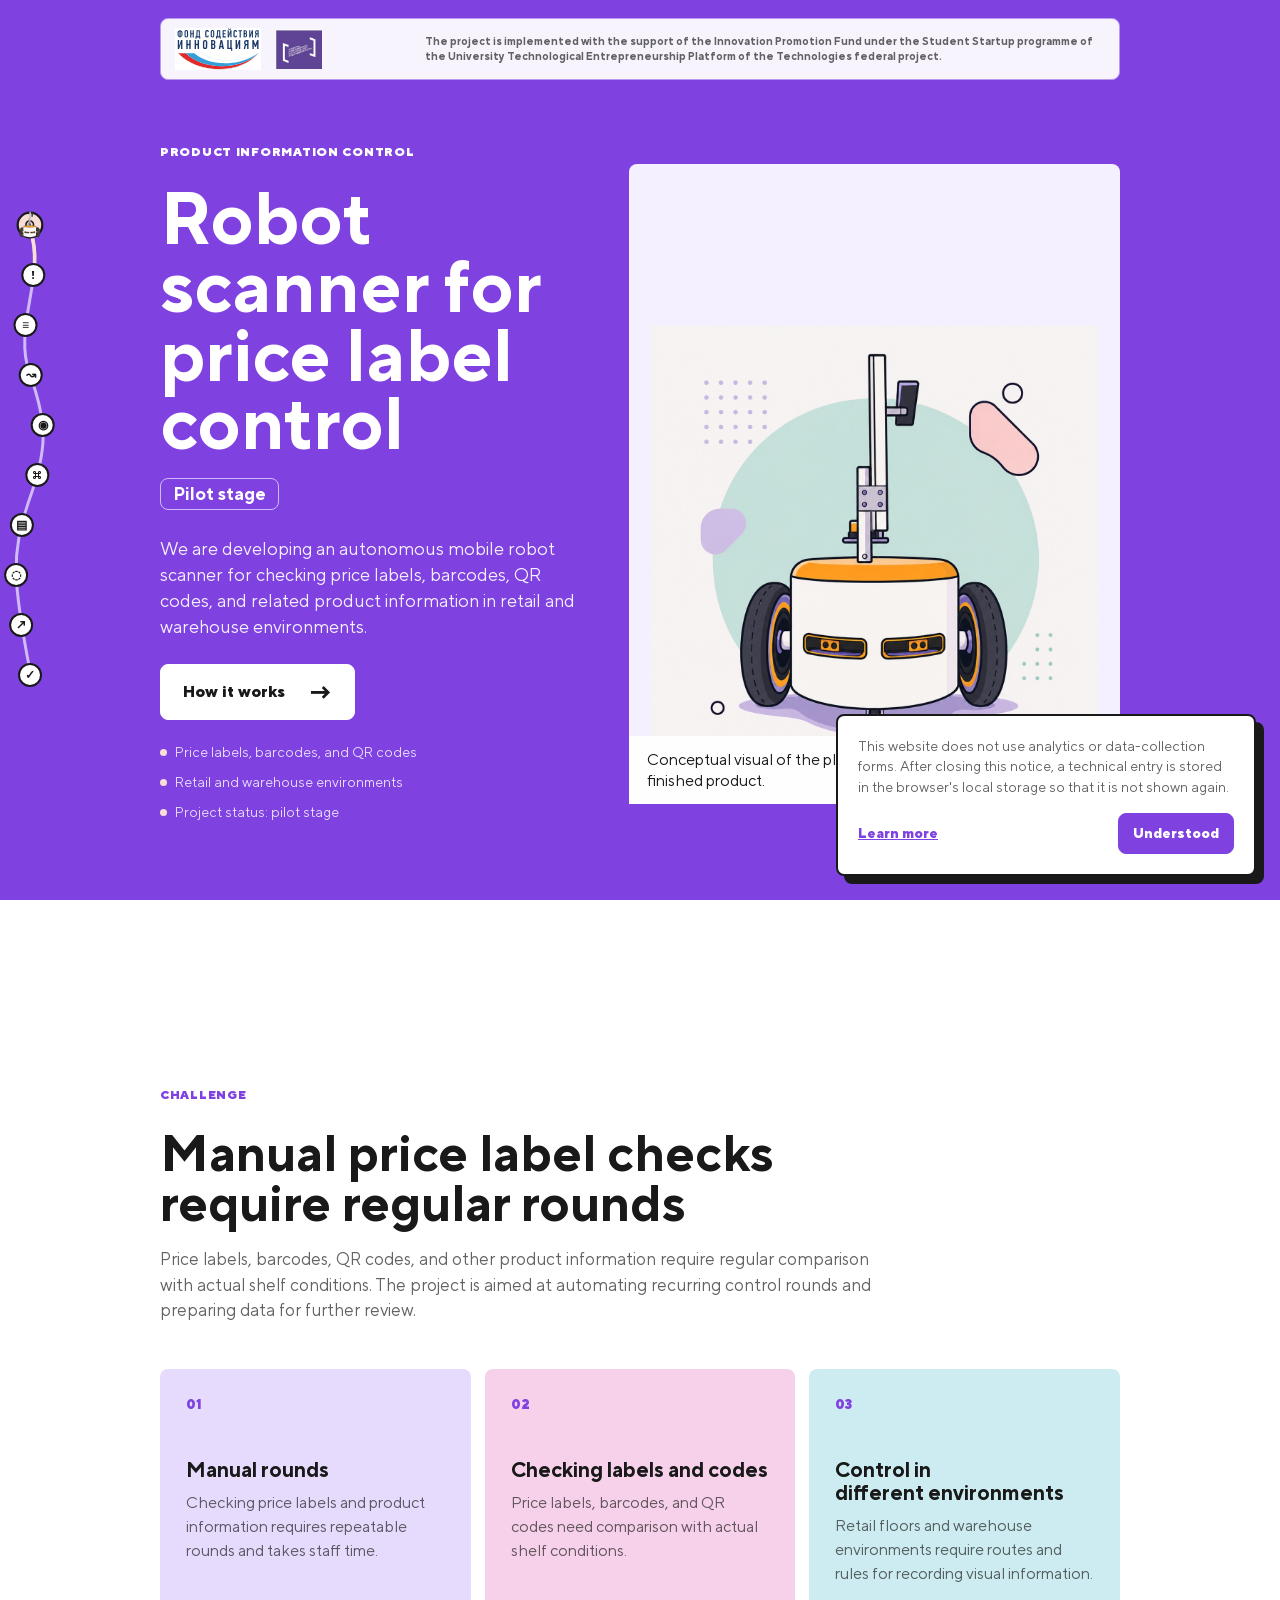
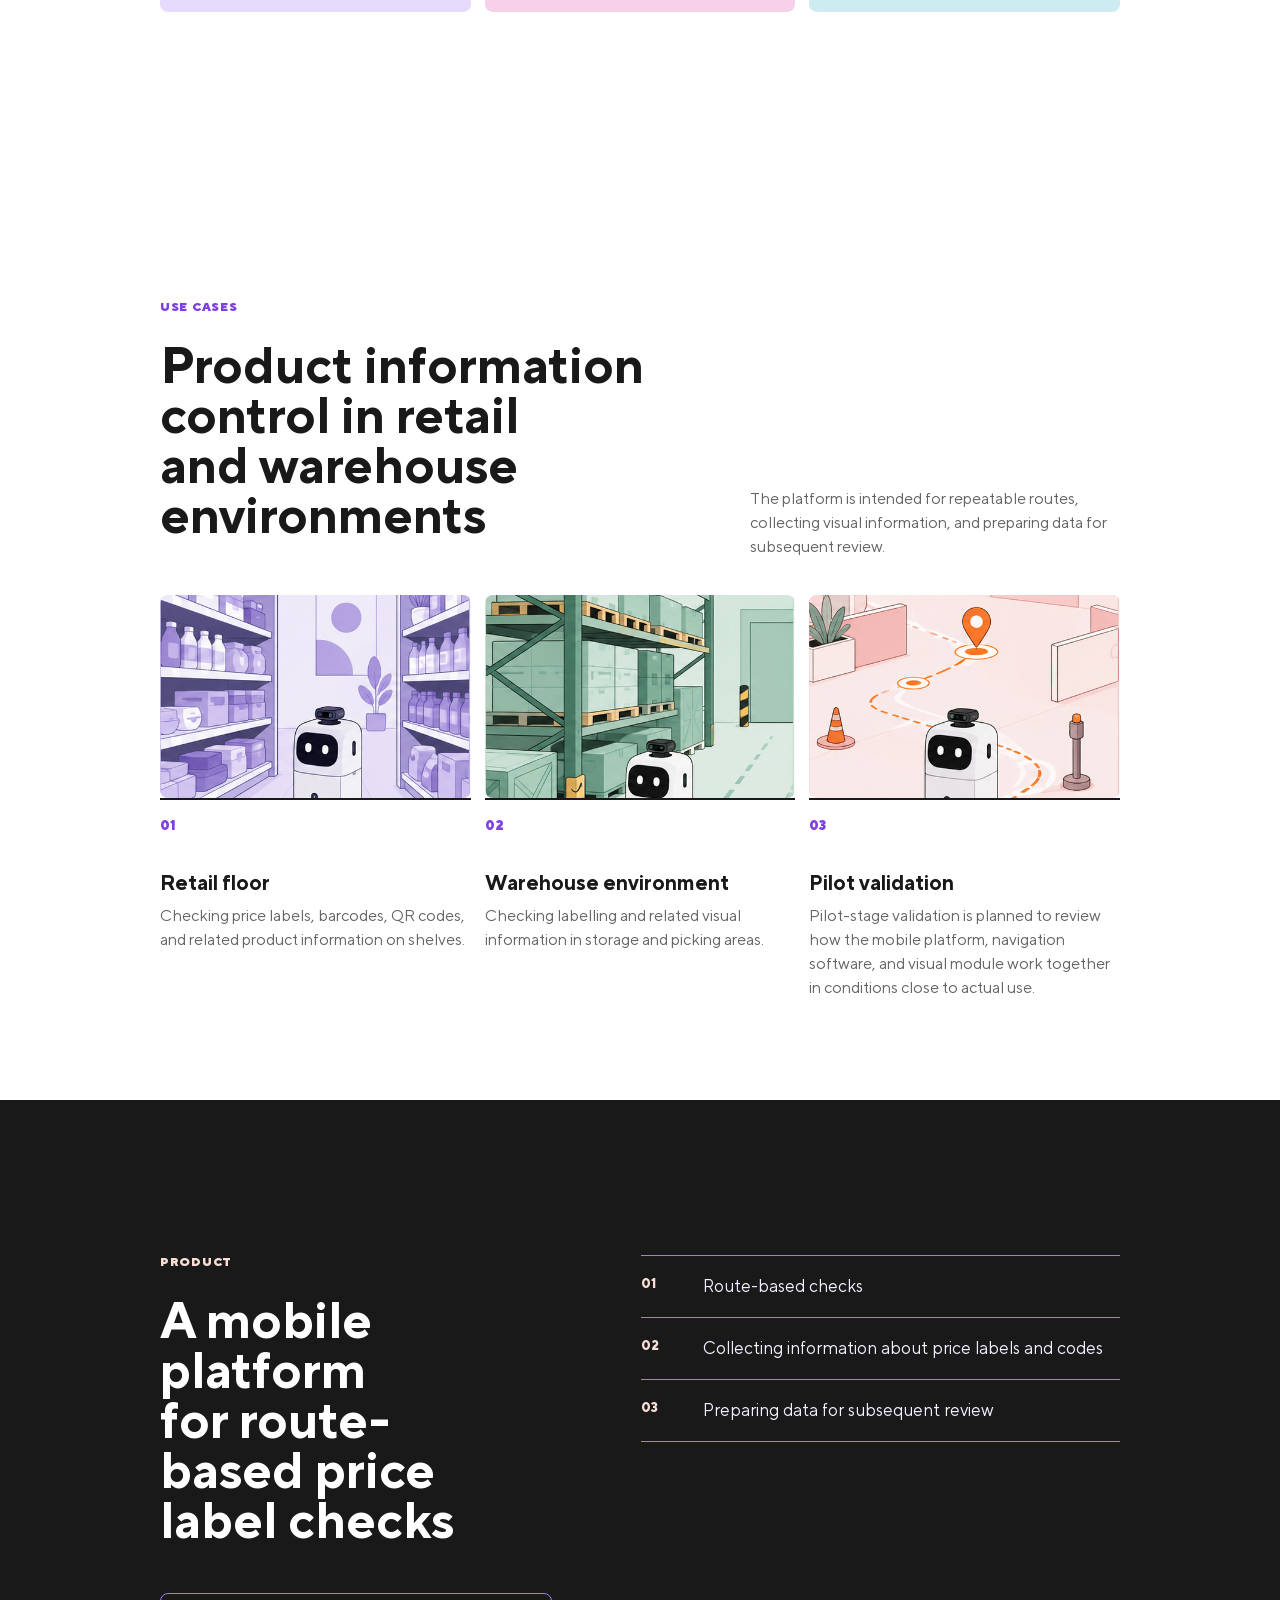
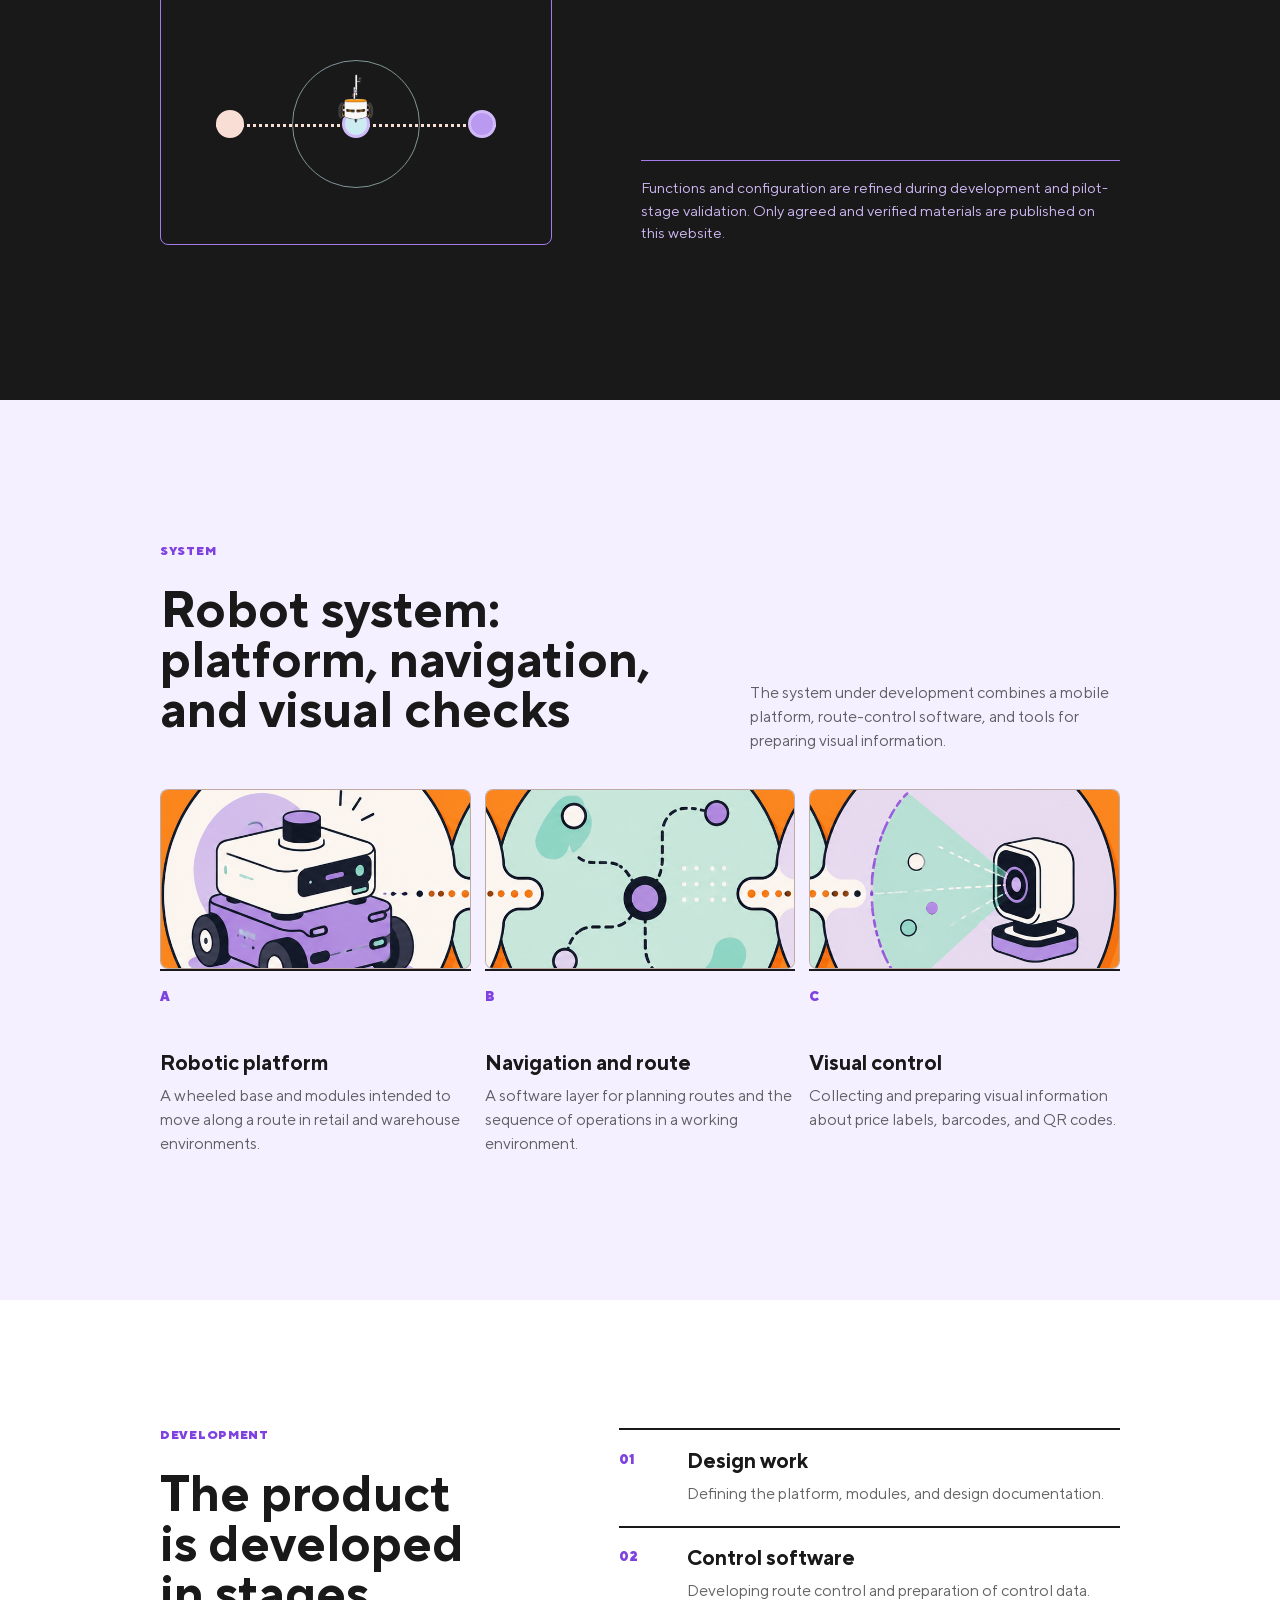
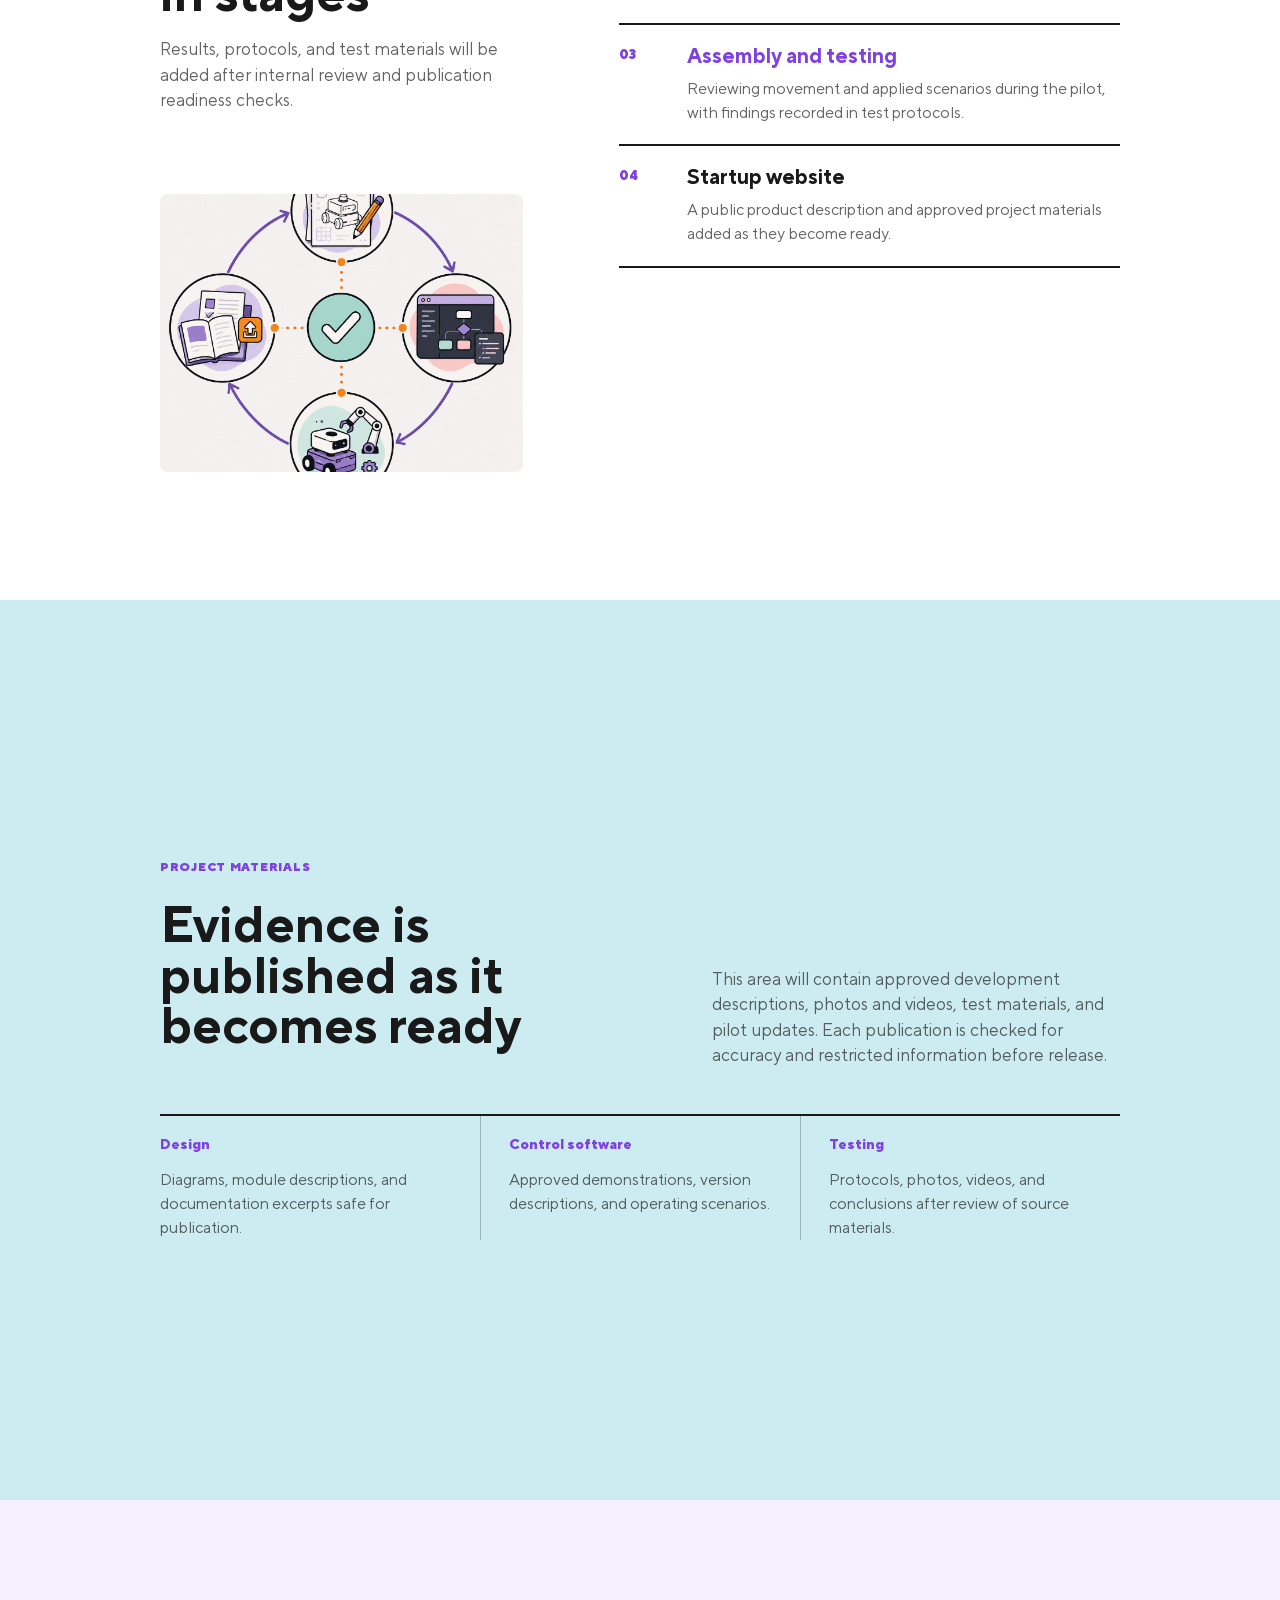
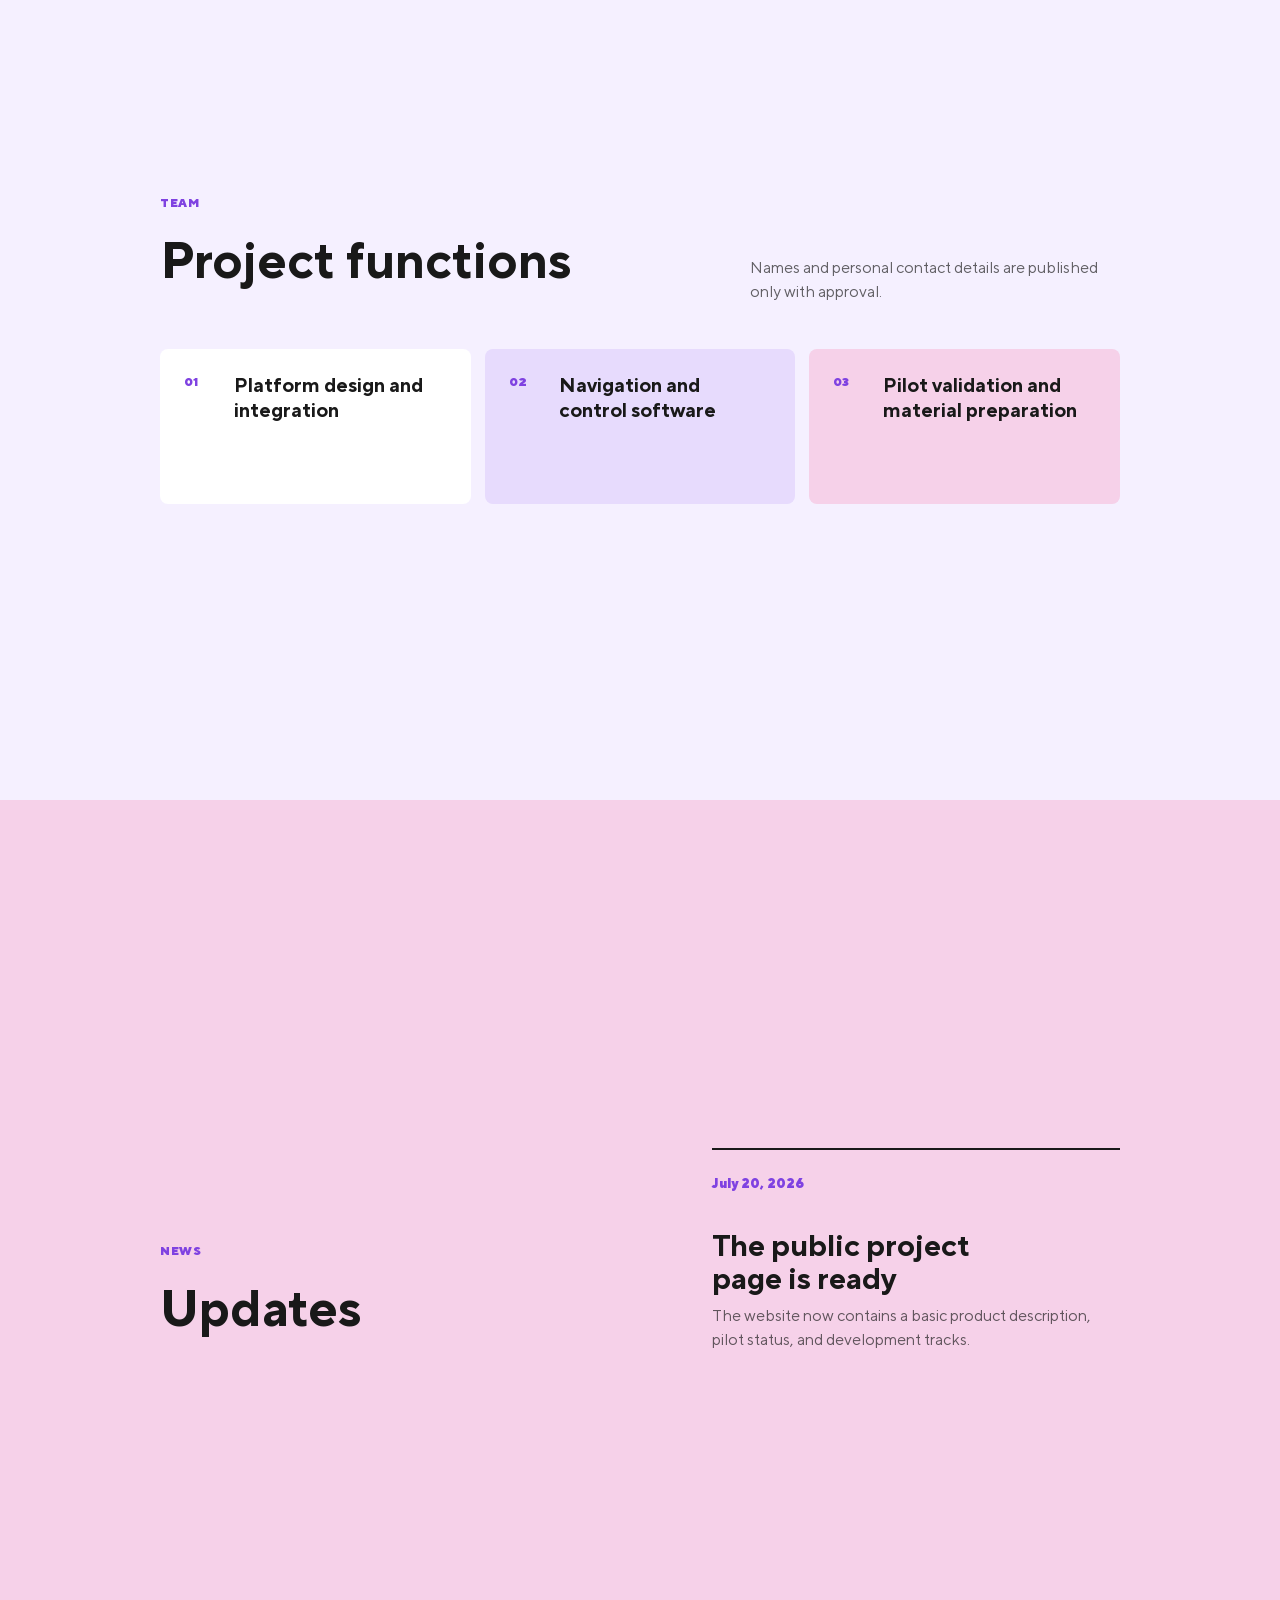
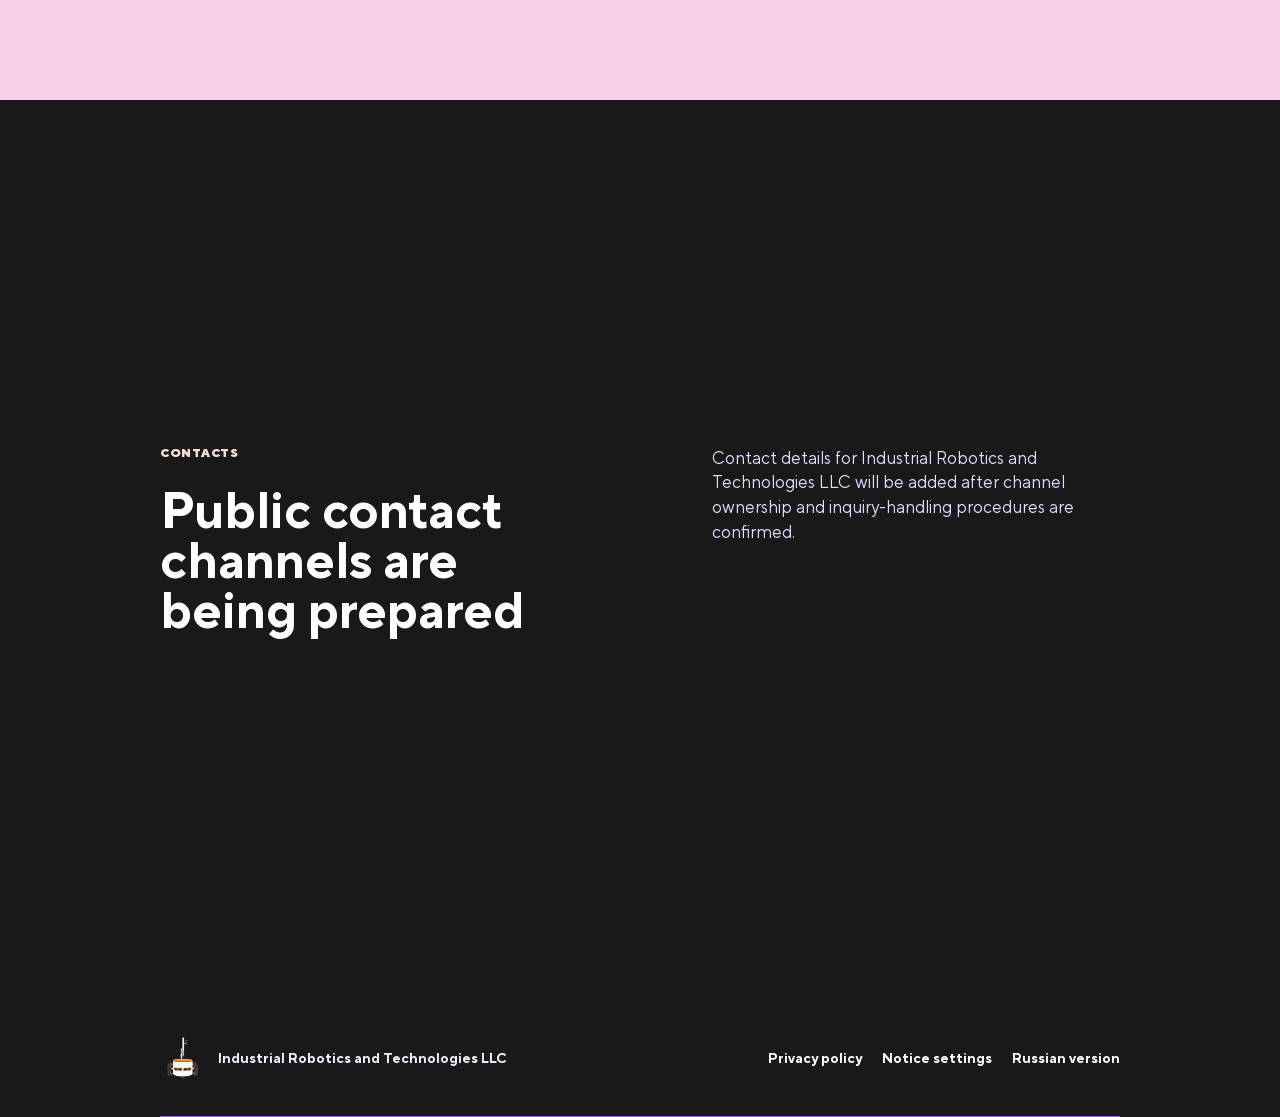
==== commit 1de9f6e3: "Clarify robot system section" ====
--- a/en/index.html
+++ b/en/index.html
@@ -218,9 +218,9 @@
                 <div class="section-heading">
                     <div>
                         <p class="eyebrow">System</p>
-                        <h2 id="technology-title">Three development tracks</h2>
-                    </div>
-                    <p>The solution evolves as pilot scenarios are reviewed.</p>
+                        <h2 id="technology-title">Robot system: platform, navigation, and visual checks</h2>
+                    </div>
+                    <p>The system under development combines a mobile platform, route-control software, and tools for preparing visual information.</p>
                 </div>
                 <div class="technology-grid">
                     <article class="technology-card">
@@ -230,7 +230,7 @@
                         <div class="technology-card-copy">
                             <span class="item-number">A</span>
                             <h3>Robotic platform</h3>
-                            <p>A wheeled base and modules intended for movement in retail and warehouse environments.</p>
+                            <p>A wheeled base and modules intended to move along a route in retail and warehouse environments.</p>
                         </div>
                     </article>
                     <article class="technology-card">
@@ -239,8 +239,8 @@
                         </figure>
                         <div class="technology-card-copy">
                             <span class="item-number">B</span>
-                            <h3>Navigation software</h3>
-                            <p>A software layer for route control and the sequence of operations in a work environment.</p>
+                            <h3>Navigation and route</h3>
+                            <p>A software layer for planning routes and the sequence of operations in a working environment.</p>
                         </div>
                     </article>
                     <article class="technology-card">
@@ -250,7 +250,7 @@
                         <div class="technology-card-copy">
                             <span class="item-number">C</span>
                             <h3>Visual control</h3>
-                            <p>Tools for collecting and preparing visual information about labels and related product indicators.</p>
+                            <p>Collecting and preparing visual information about price labels, barcodes, and QR codes.</p>
                         </div>
                     </article>
                 </div>
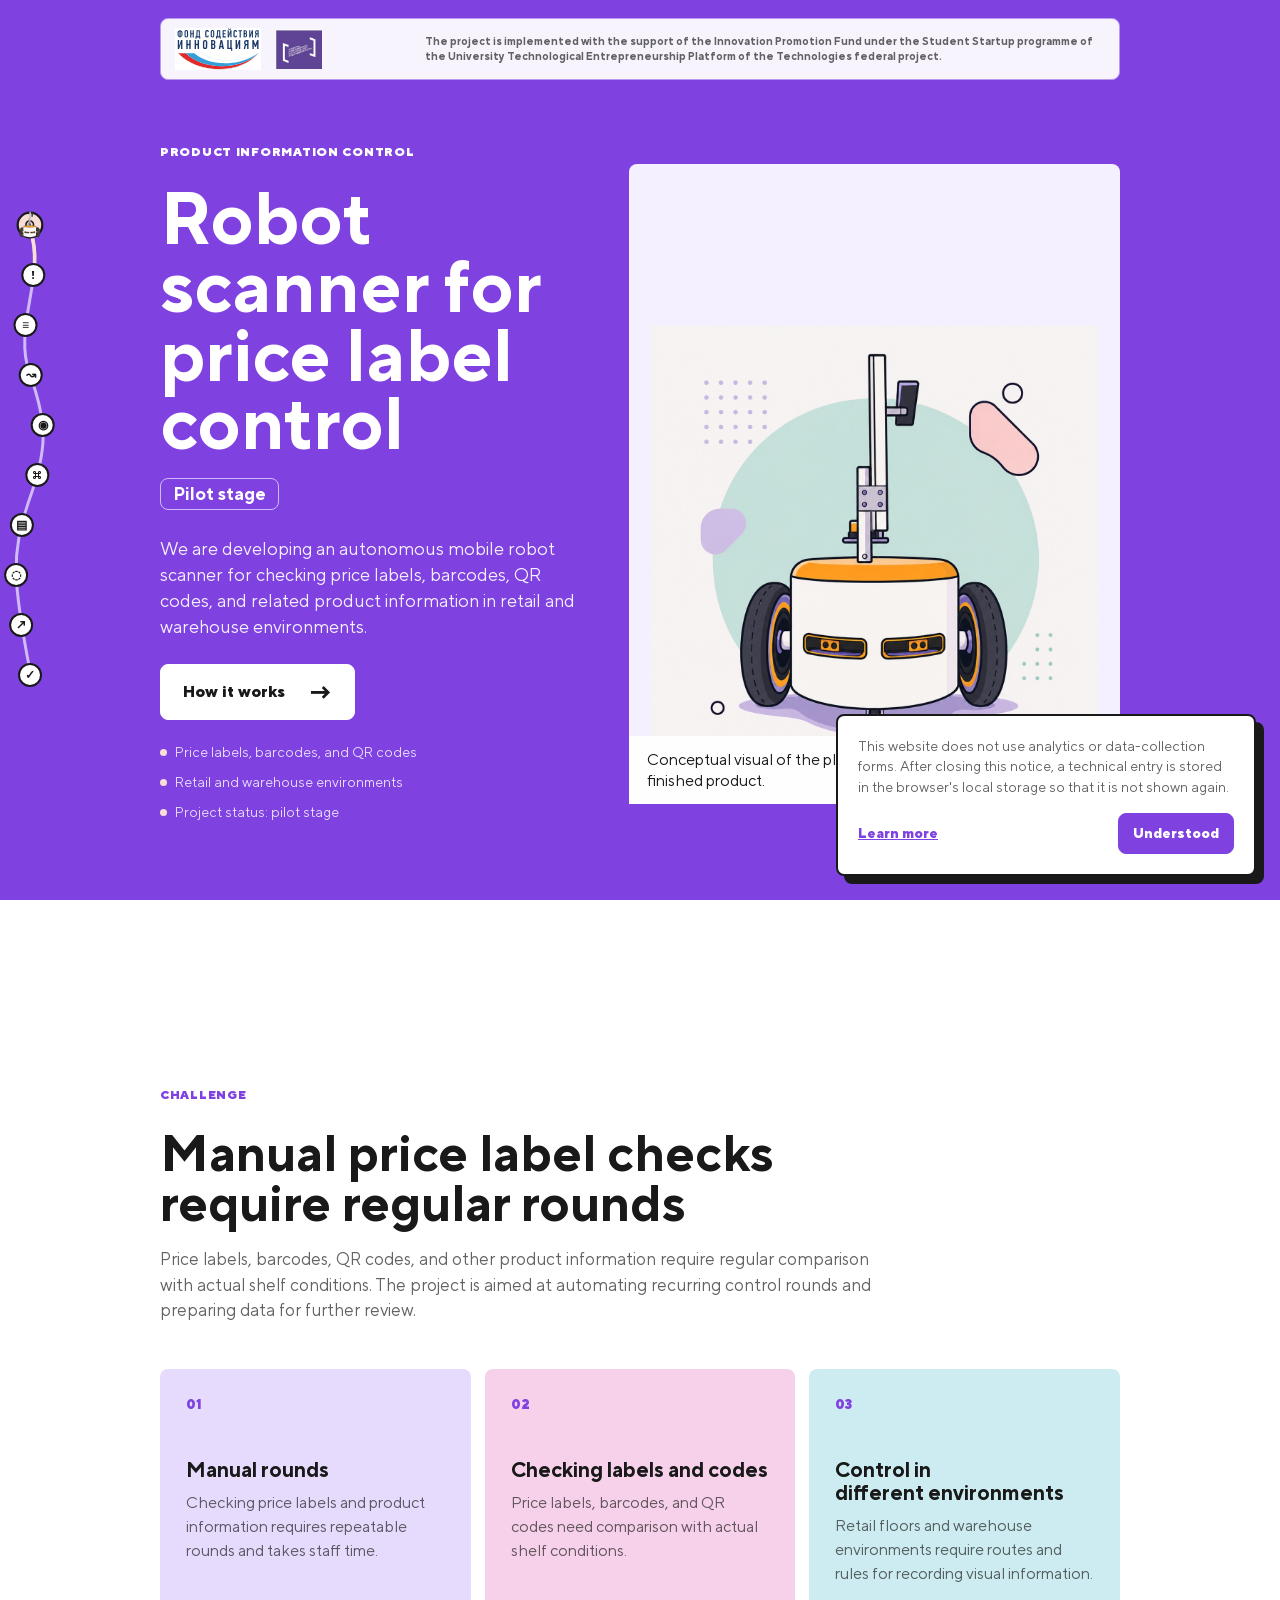
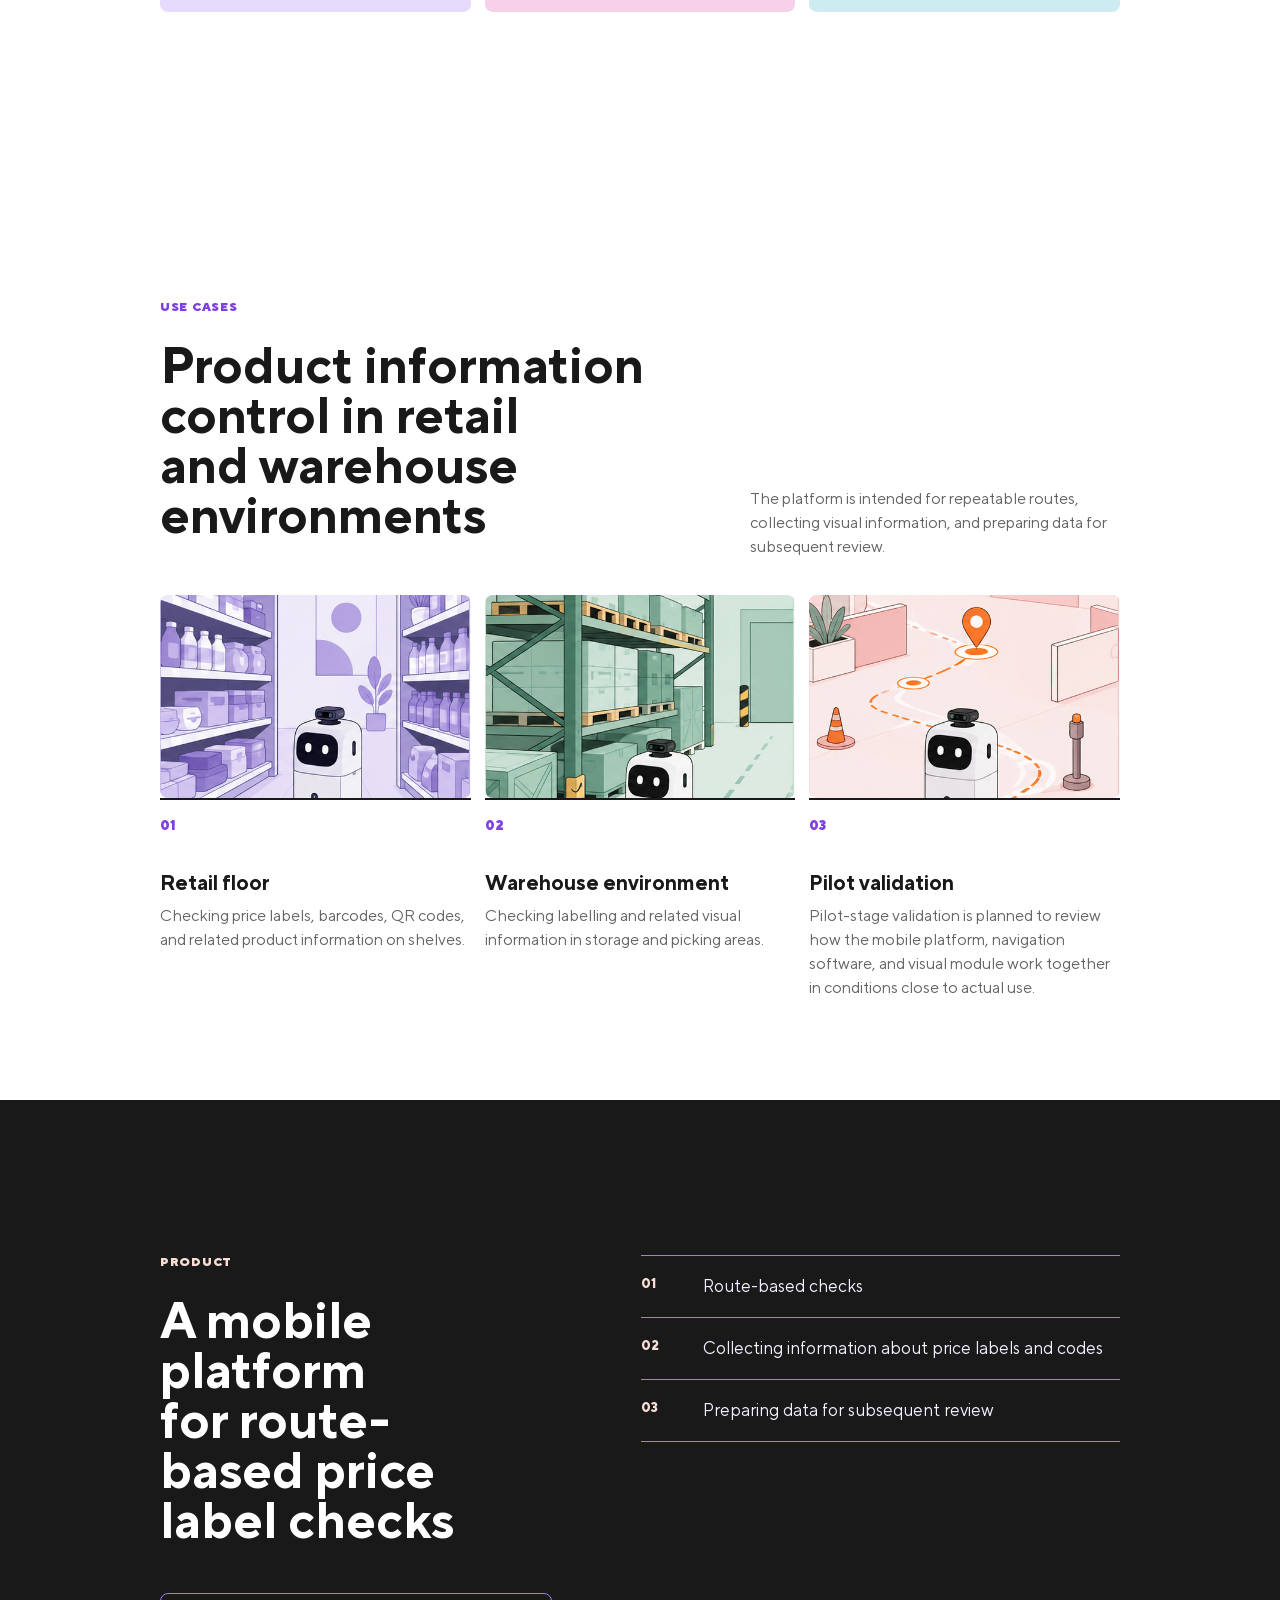
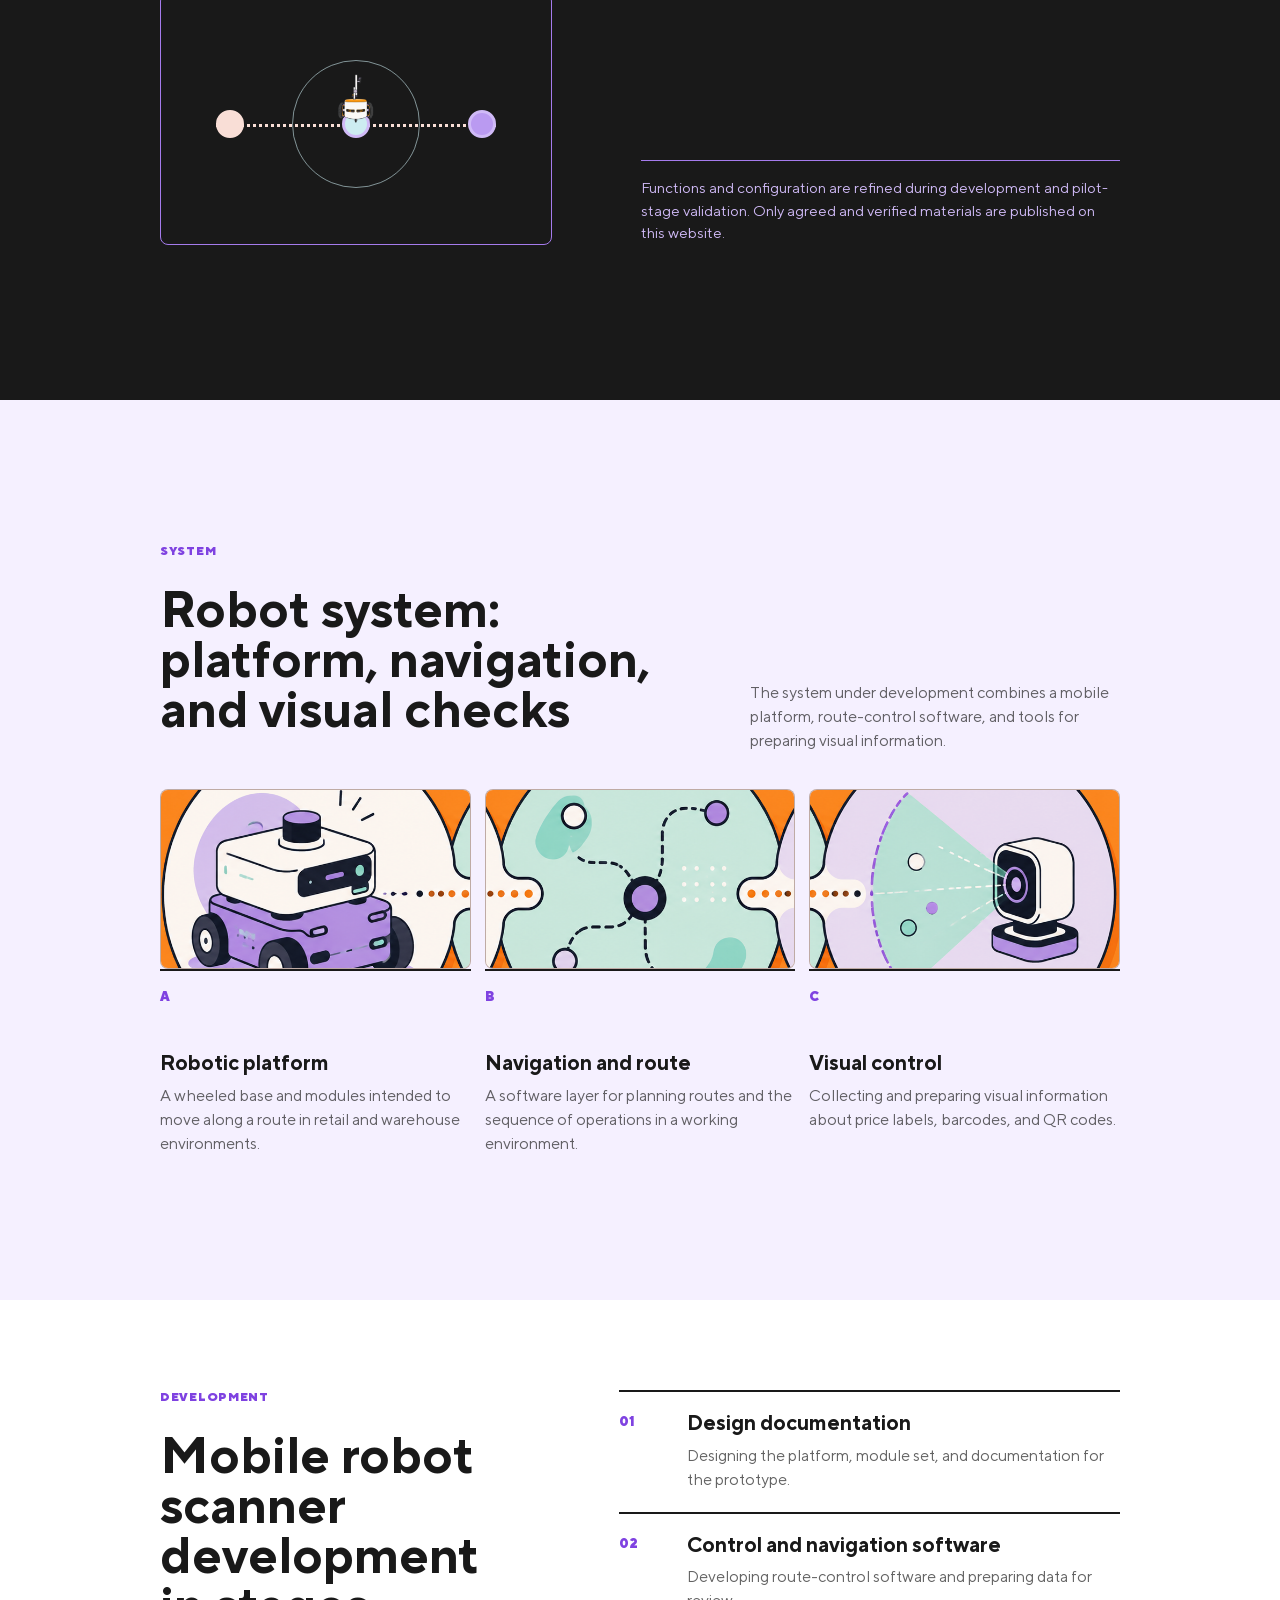
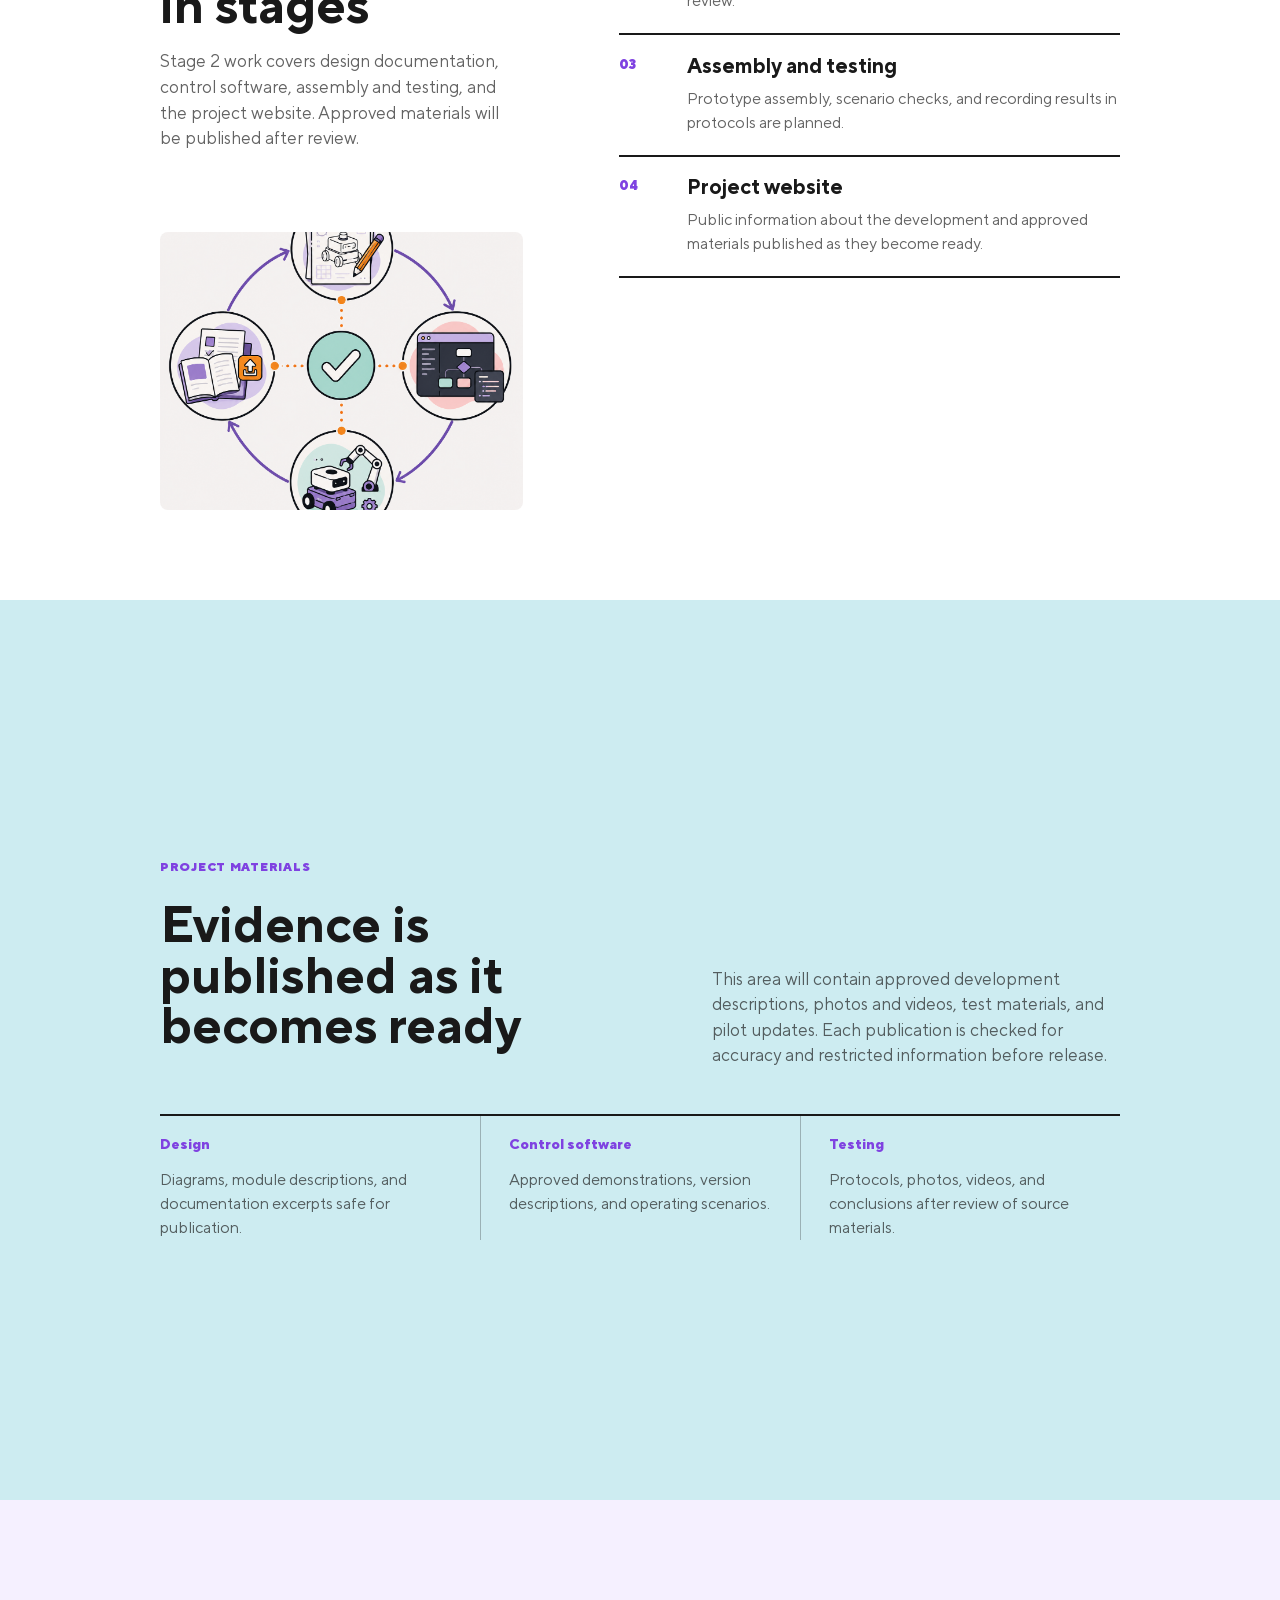
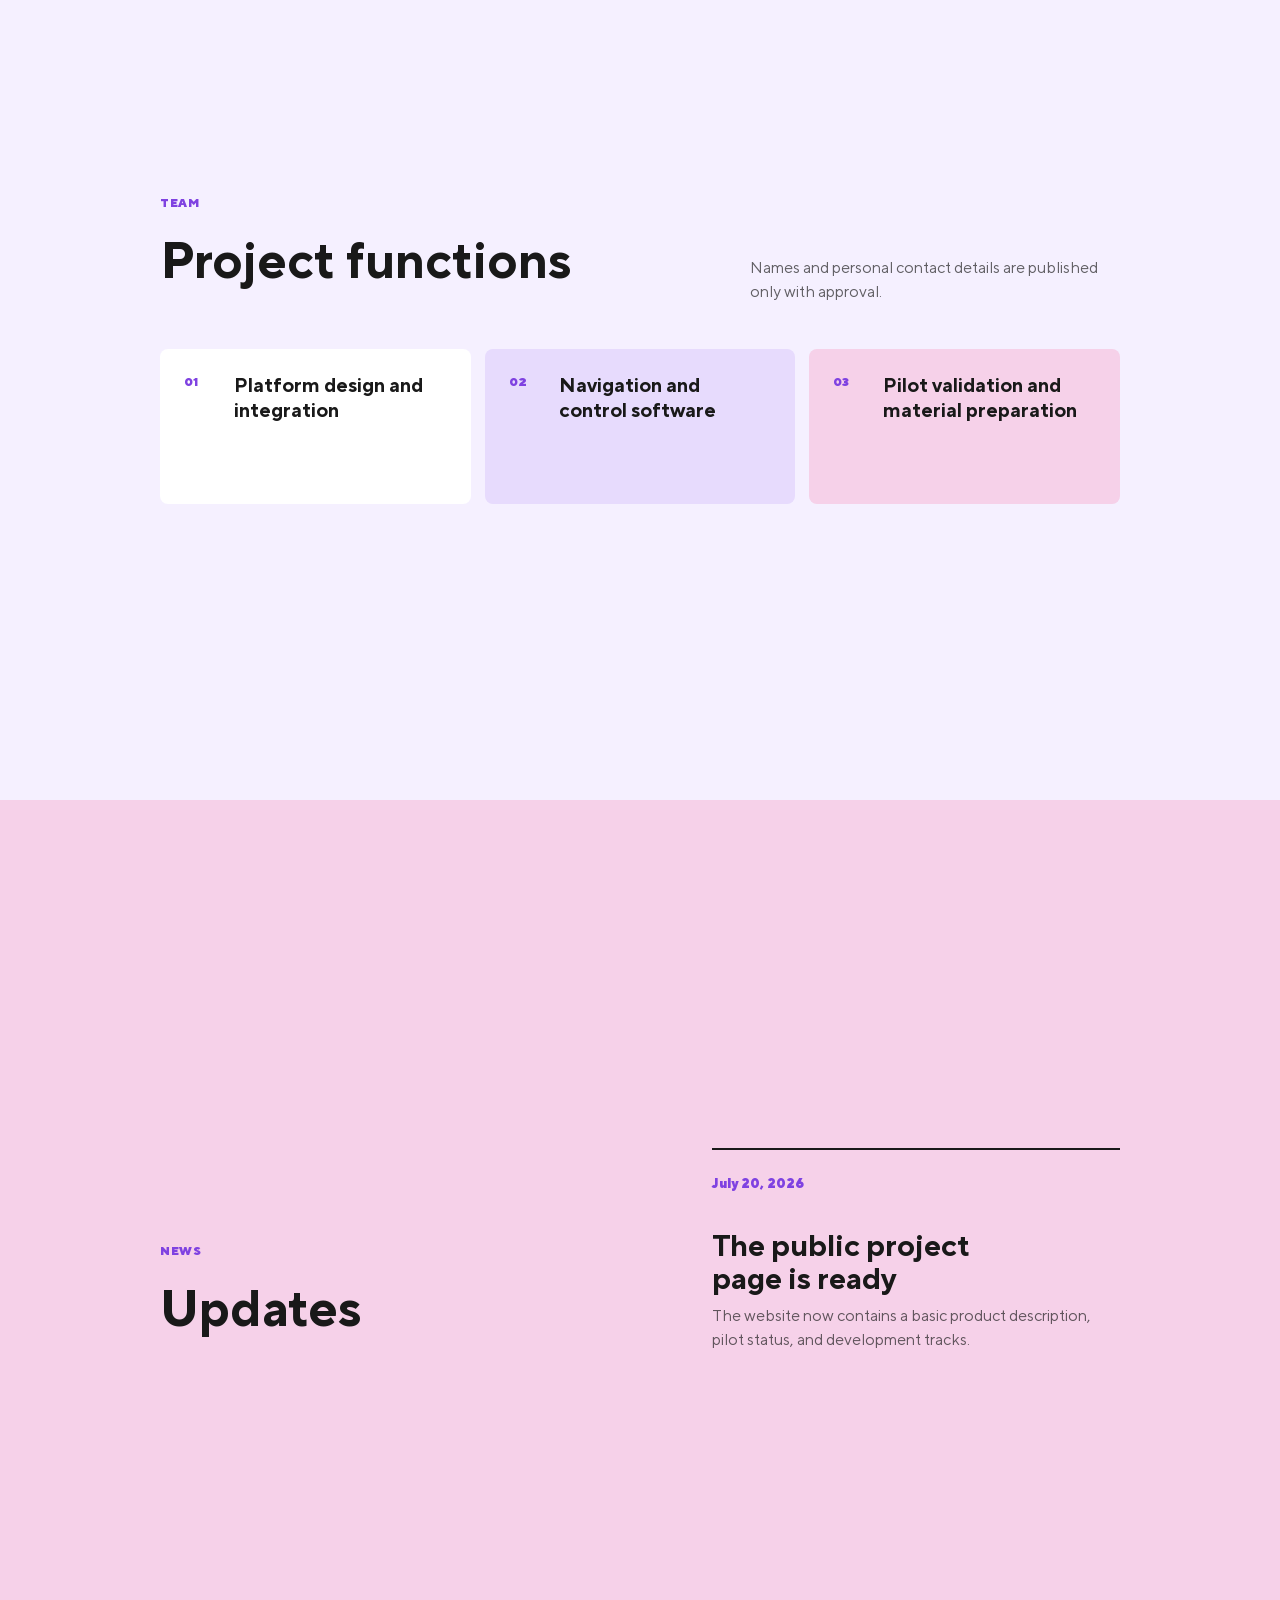
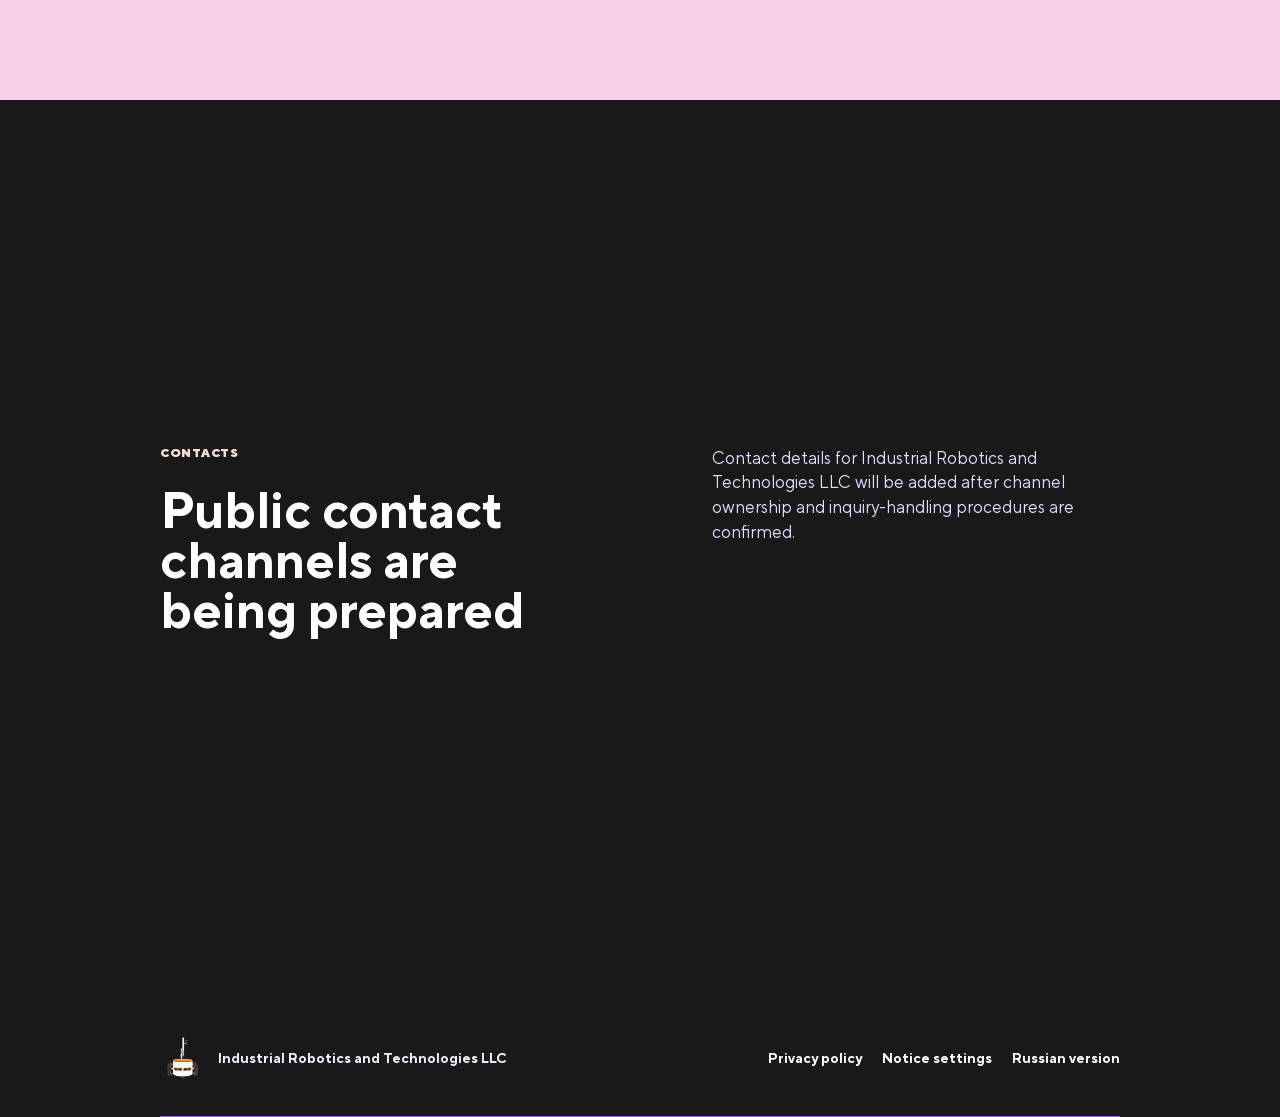
==== commit 7a63fc75: "Clarify development stages" ====
--- a/en/index.html
+++ b/en/index.html
@@ -261,10 +261,11 @@
             <div class="container development-layout">
                 <div class="section-intro">
                     <p class="eyebrow">Development</p>
-                    <h2 id="development-title">The product is developed in stages</h2>
+                    <h2 id="development-title">Mobile robot scanner development in stages</h2>
                     <p>
-                        Results, protocols, and test materials will be added after internal
-                        review and publication readiness checks.
+                        Stage 2 work covers design documentation, control software, assembly and
+                        testing, and the project website. Approved materials will be published
+                        after review.
                     </p>
                 </div>
                 <figure class="section-graphic development-graphic">
@@ -274,29 +275,29 @@
                     <li>
                         <span class="development-index">01</span>
                         <div>
-                            <h3>Design work</h3>
-                            <p>Defining the platform, modules, and design documentation.</p>
+                            <h3>Design documentation</h3>
+                            <p>Designing the platform, module set, and documentation for the prototype.</p>
                         </div>
                     </li>
                     <li>
                         <span class="development-index">02</span>
                         <div>
-                            <h3>Control software</h3>
-                            <p>Developing route control and preparation of control data.</p>
+                            <h3>Control and navigation software</h3>
+                            <p>Developing route-control software and preparing data for review.</p>
                         </div>
                     </li>
-                    <li class="development-current">
+                    <li>
                         <span class="development-index">03</span>
                         <div>
                             <h3>Assembly and testing</h3>
-                            <p>Reviewing movement and applied scenarios during the pilot, with findings recorded in test protocols.</p>
+                            <p>Prototype assembly, scenario checks, and recording results in protocols are planned.</p>
                         </div>
                     </li>
                     <li>
                         <span class="development-index">04</span>
                         <div>
-                            <h3>Startup website</h3>
-                            <p>A public product description and approved project materials added as they become ready.</p>
+                            <h3>Project website</h3>
+                            <p>Public information about the development and approved materials published as they become ready.</p>
                         </div>
                     </li>
                 </ol>
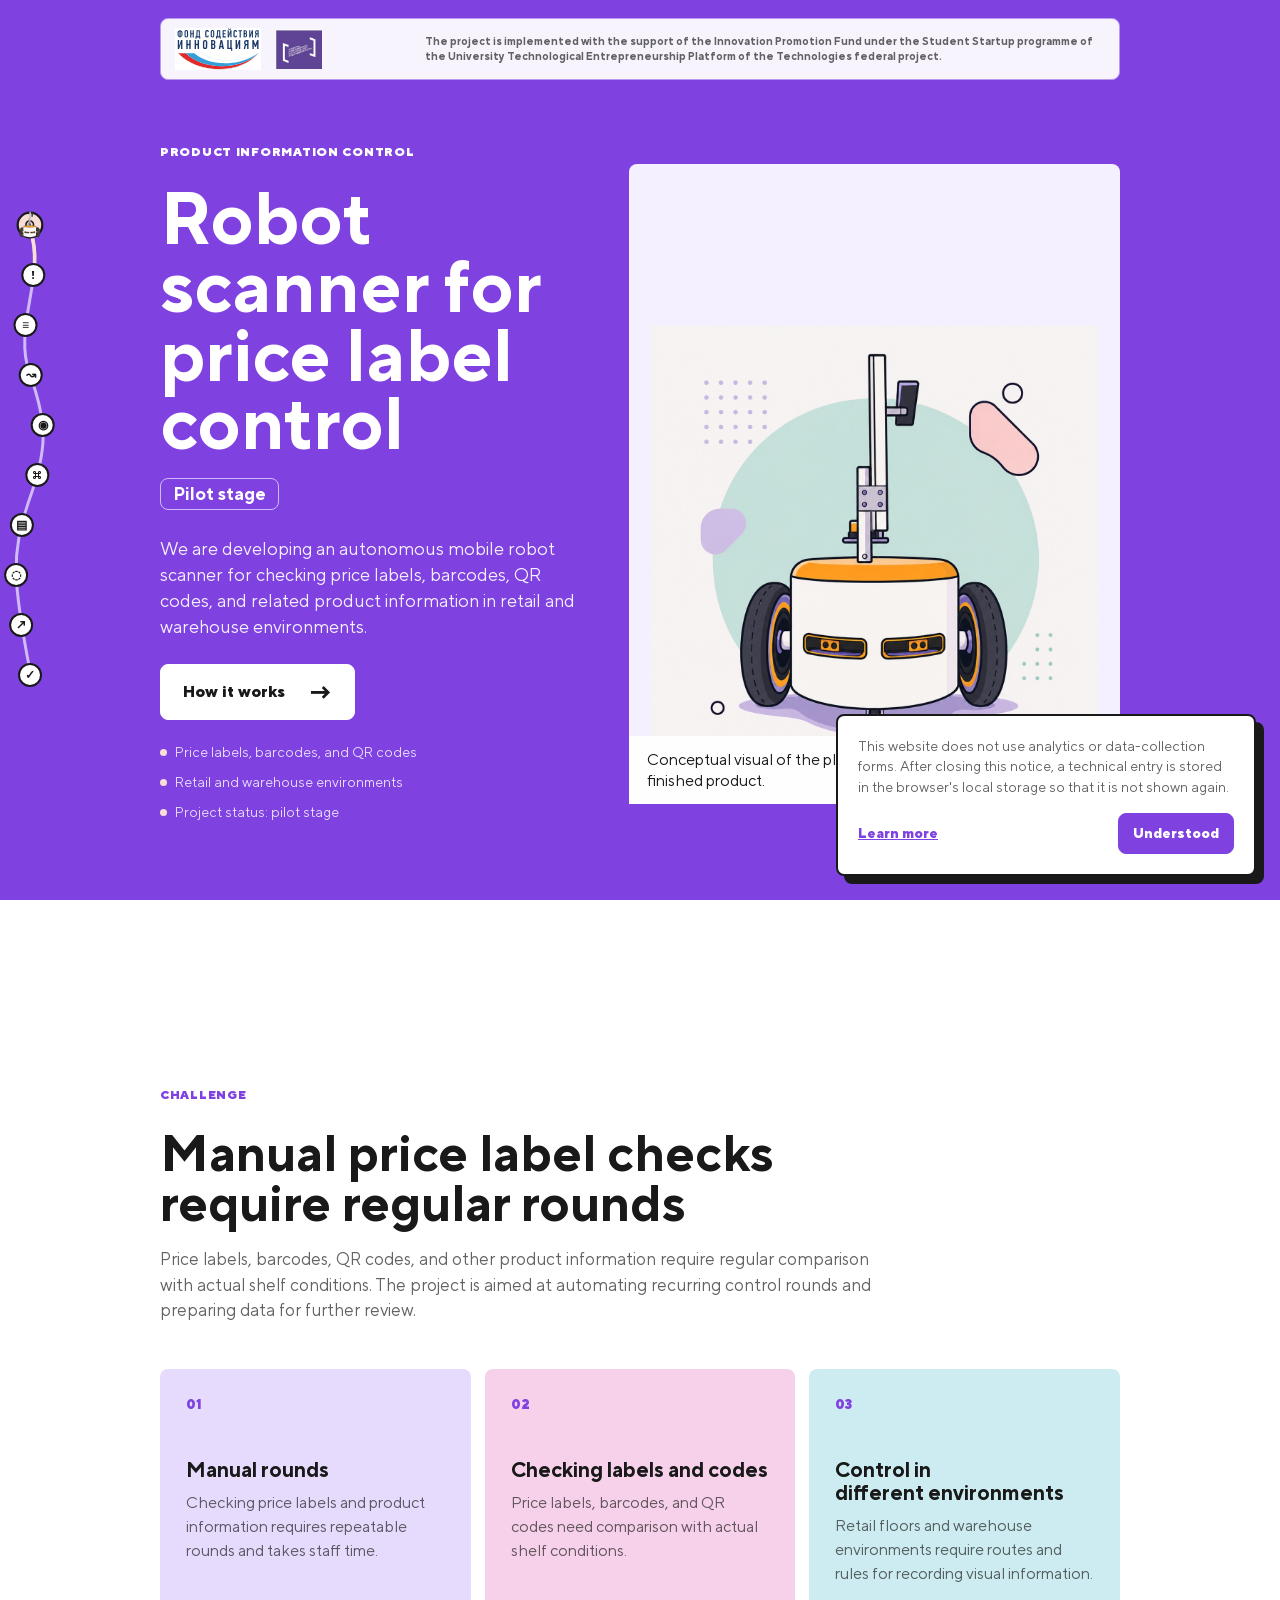
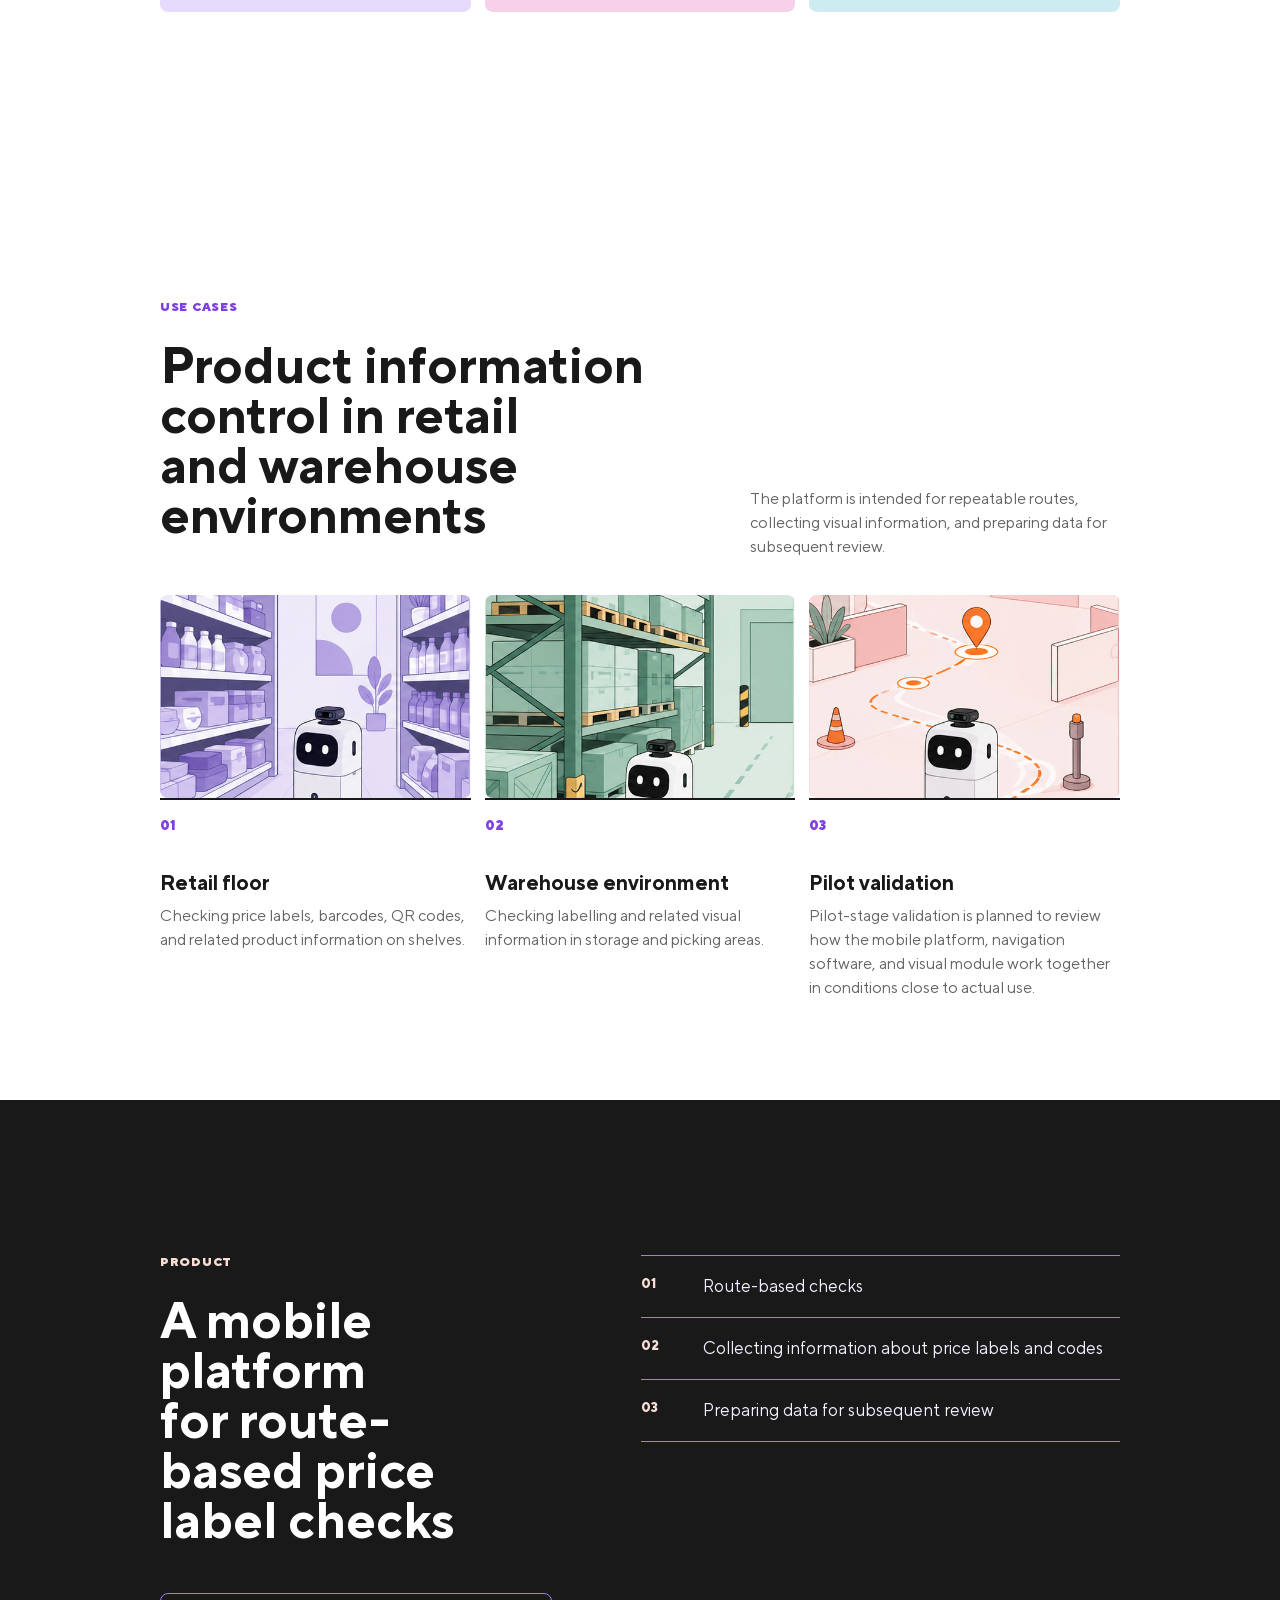
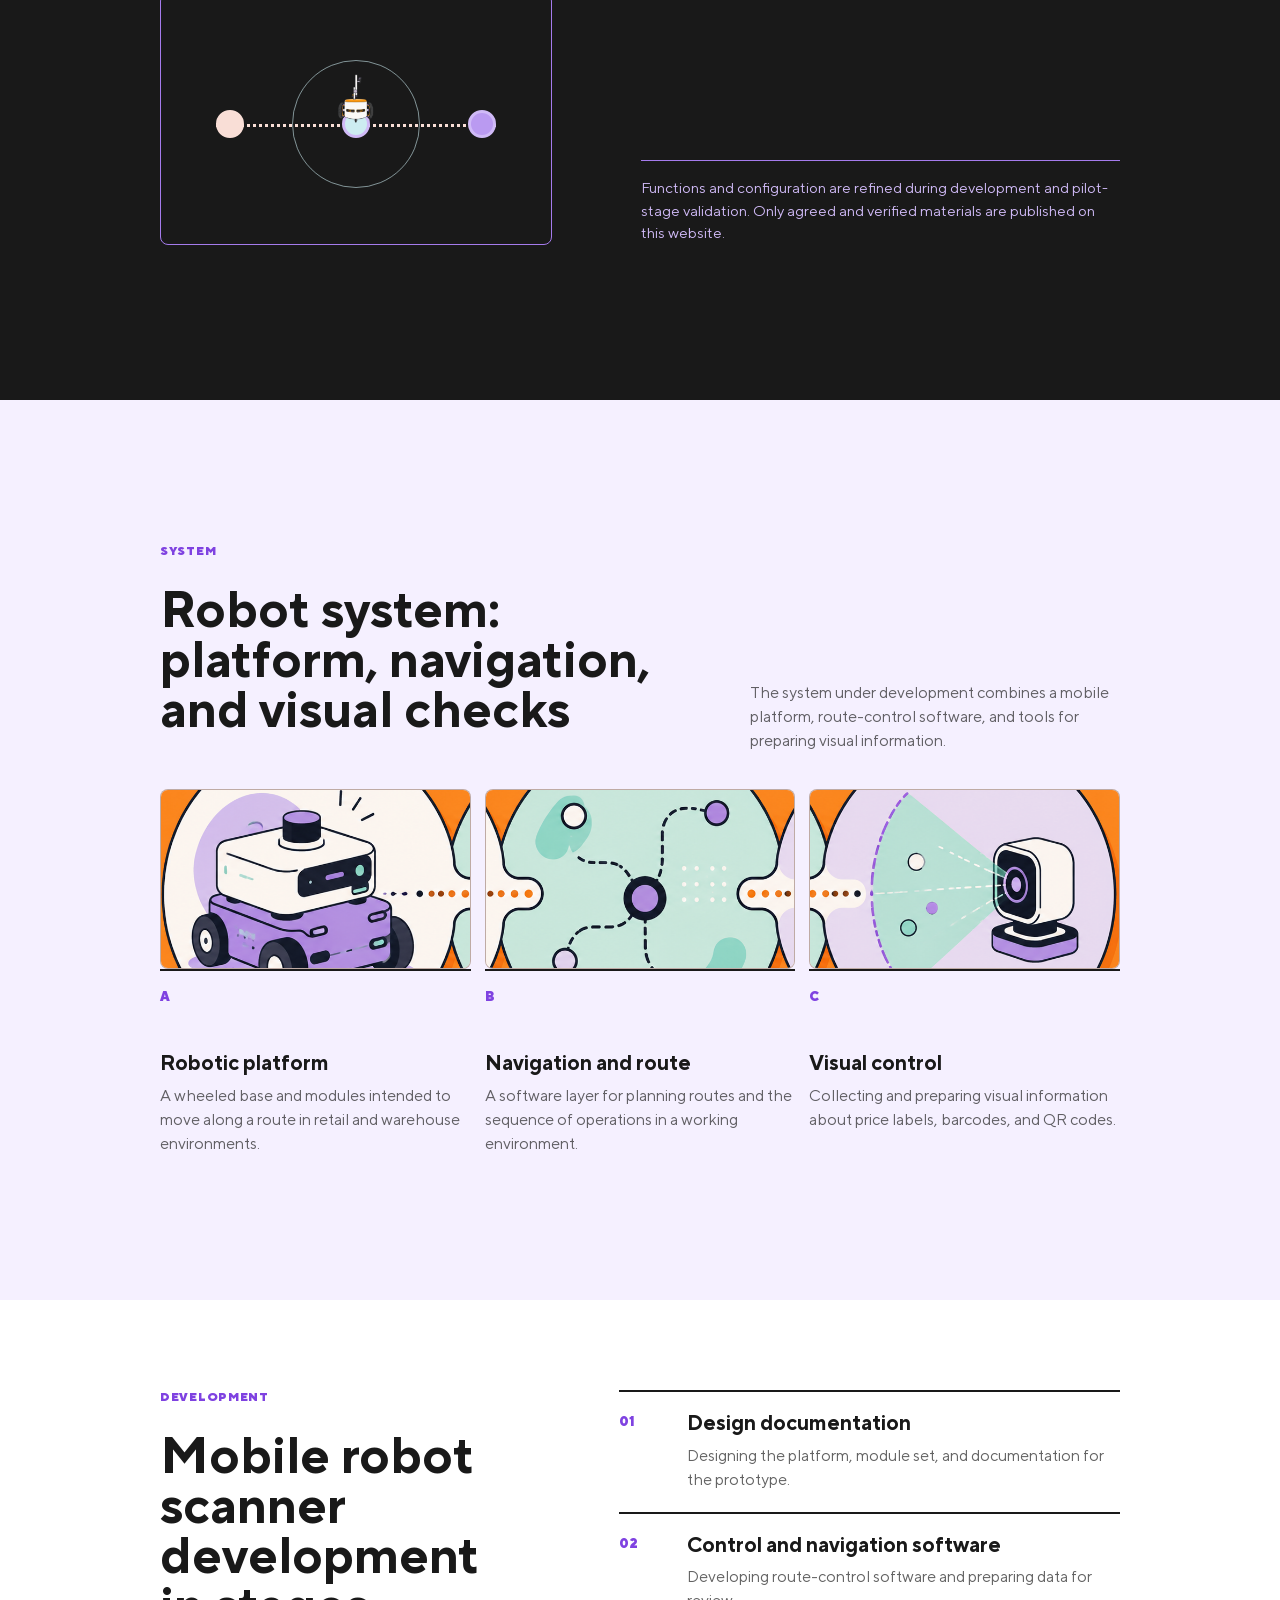
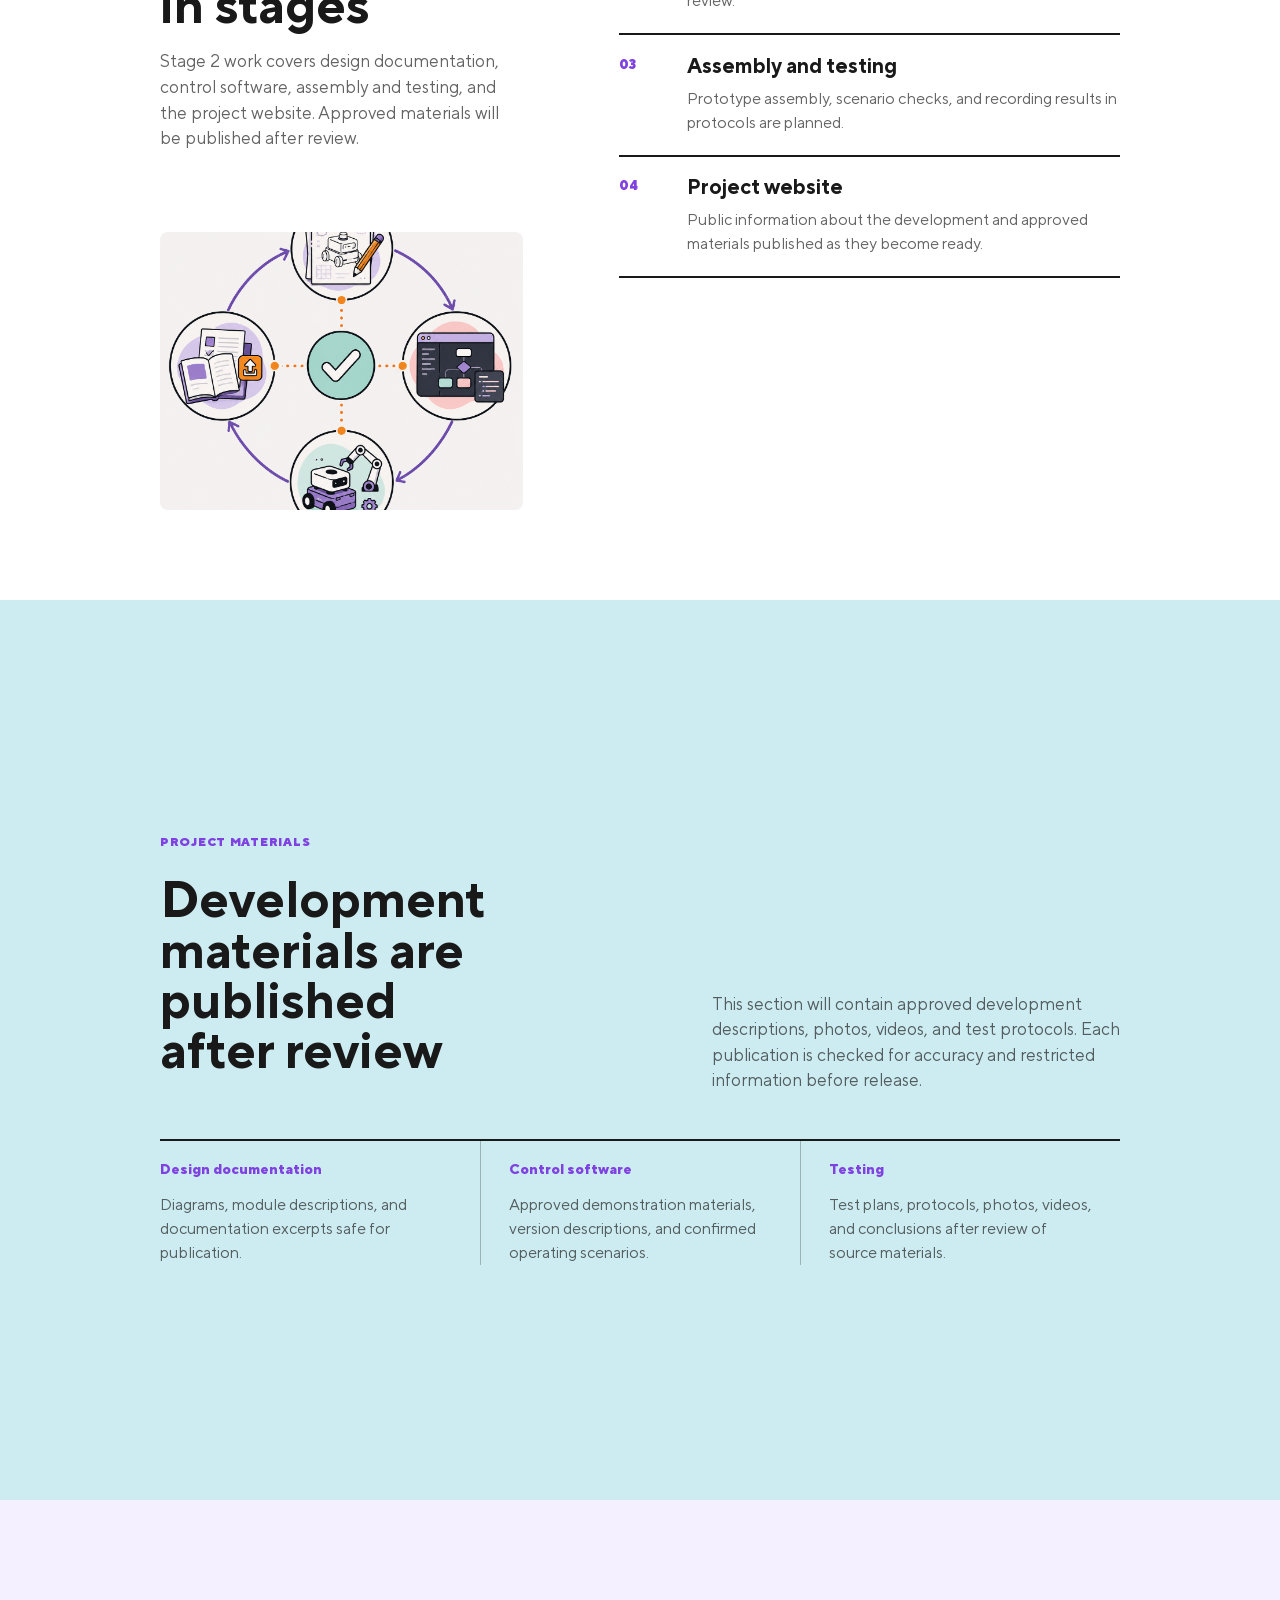
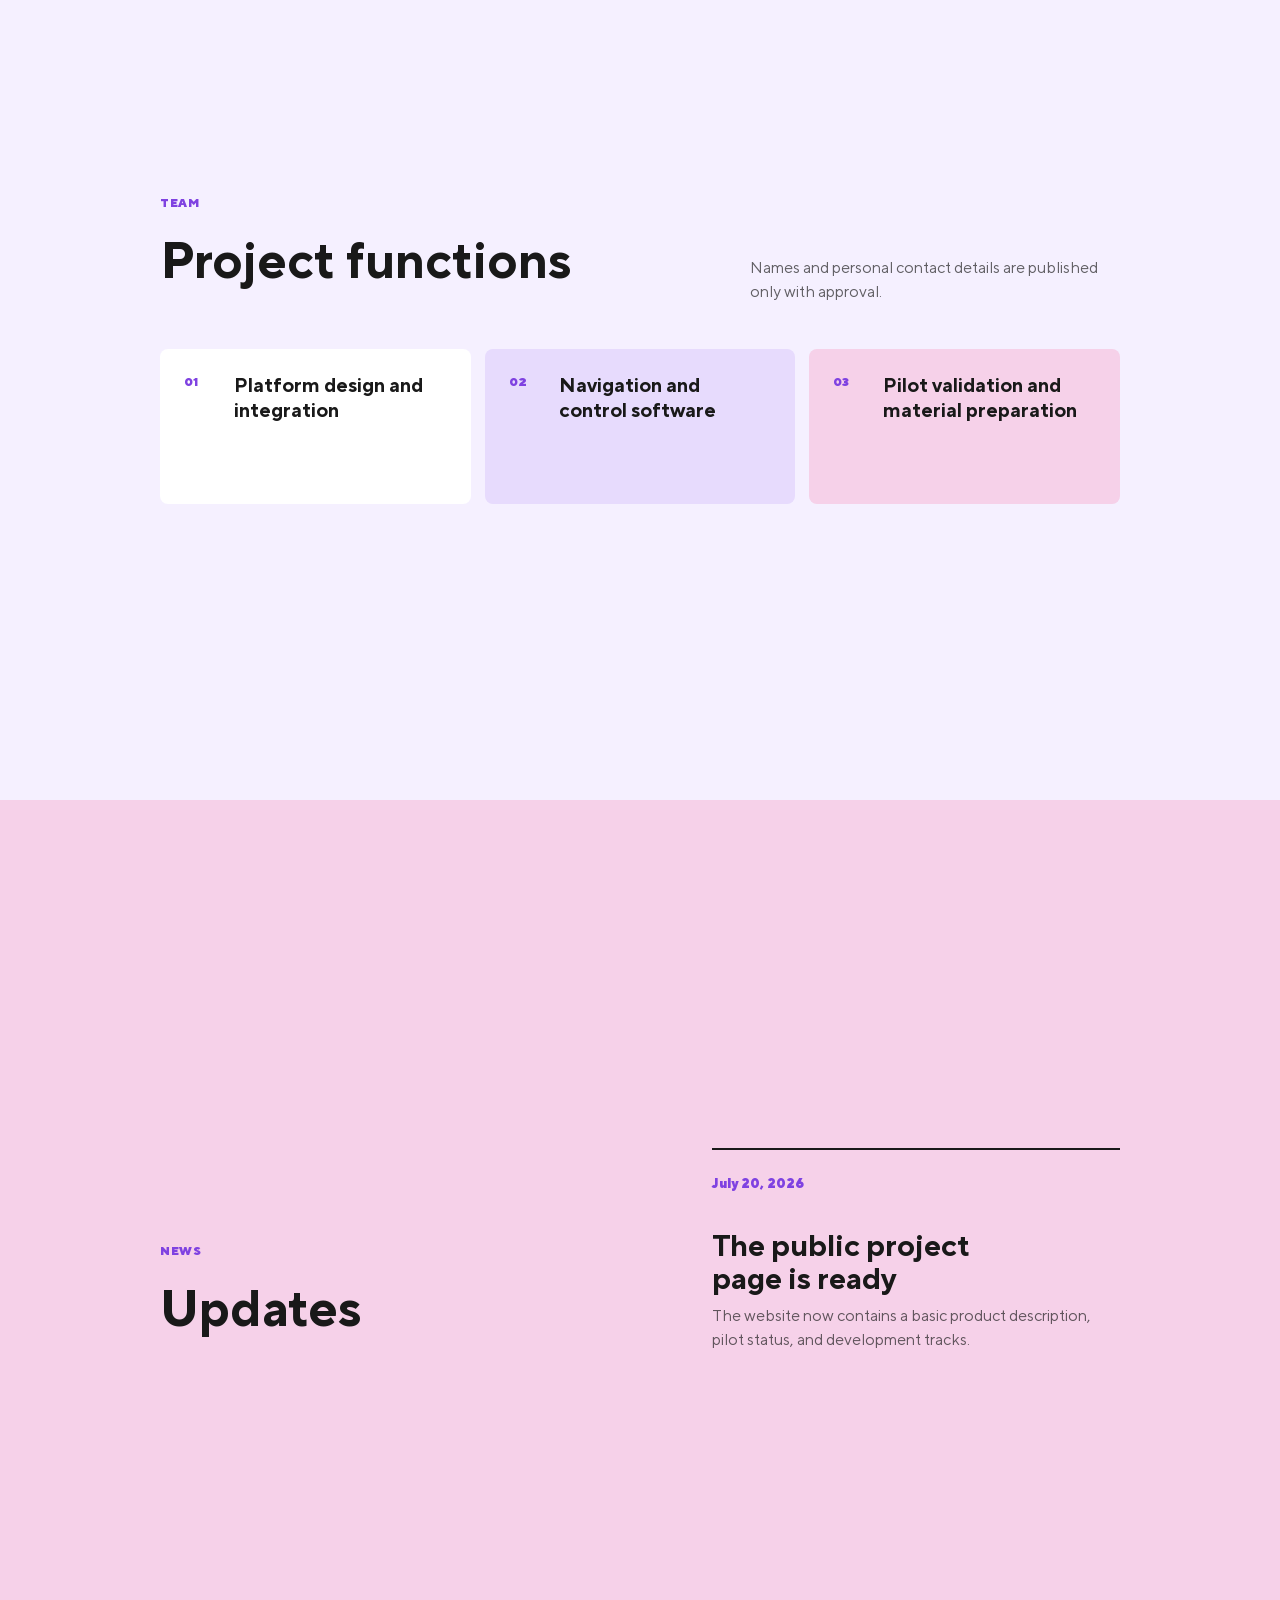
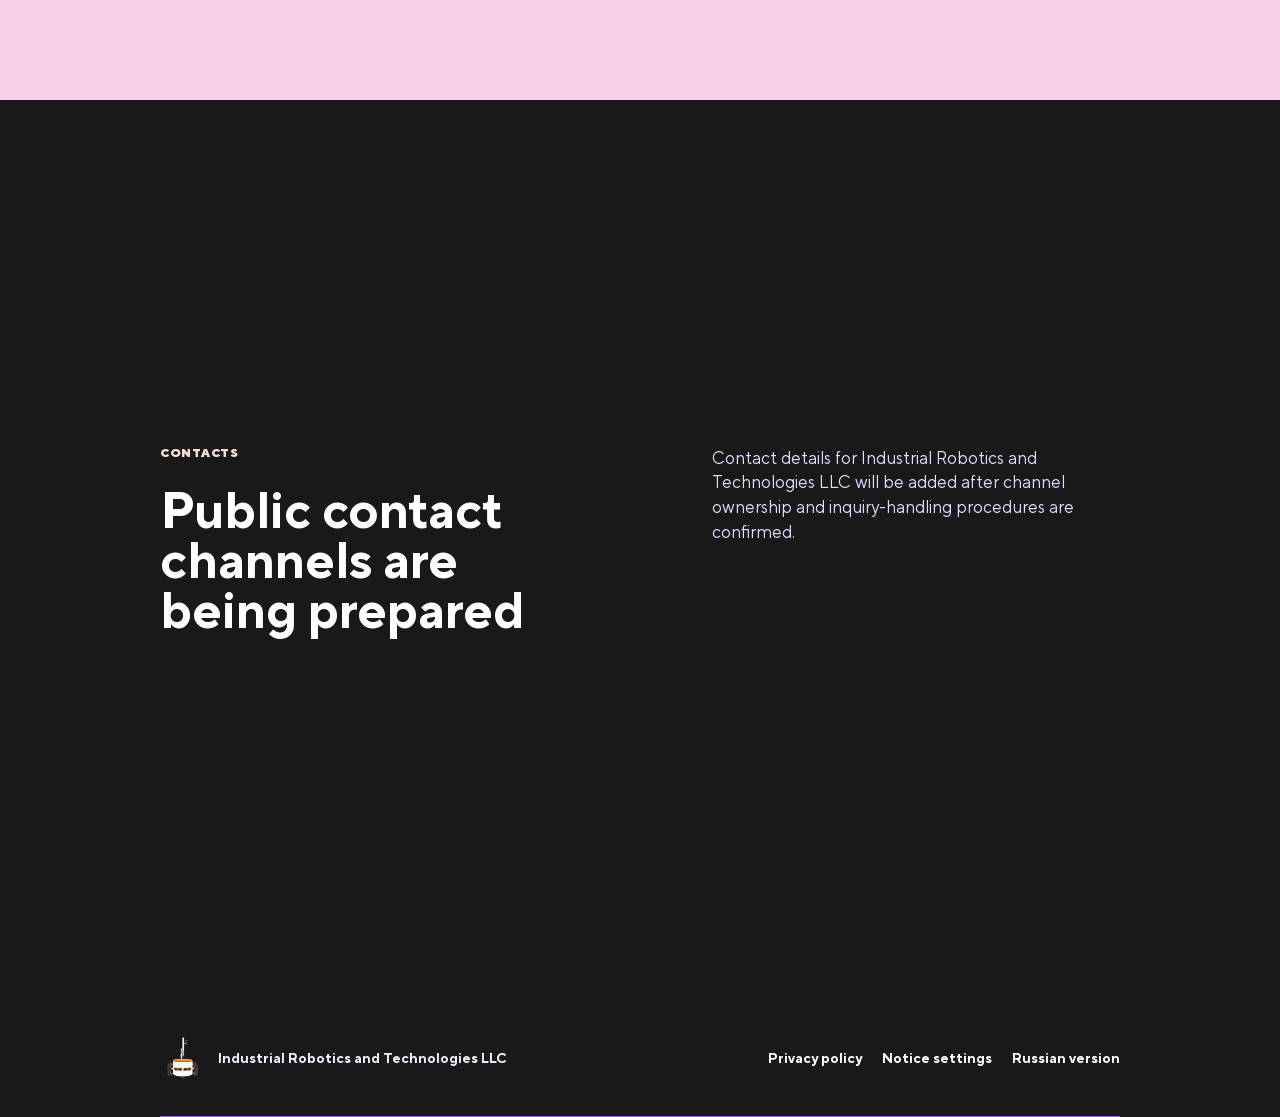
==== commit 34c7cc24: "Clarify project materials" ====
--- a/en/index.html
+++ b/en/index.html
@@ -309,26 +309,26 @@
                 <div class="evidence-layout">
                     <div>
                         <p class="eyebrow">Project materials</p>
-                        <h2 id="evidence-title">Evidence is published as it becomes ready</h2>
+                        <h2 id="evidence-title">Development materials are published after review</h2>
                     </div>
                     <p>
-                        This area will contain approved development descriptions, photos and videos,
-                        test materials, and pilot updates. Each publication is checked for accuracy
-                        and restricted information before release.
+                        This section will contain approved development descriptions, photos, videos, and
+                        test protocols. Each publication is checked for accuracy and restricted information
+                        before release.
                     </p>
                 </div>
                 <div class="evidence-status" aria-label="Published material types">
                     <div class="evidence-status-item">
-                        <span>Design</span>
+                        <span>Design documentation</span>
                         <p>Diagrams, module descriptions, and documentation excerpts safe for publication.</p>
                     </div>
                     <div class="evidence-status-item">
                         <span>Control software</span>
-                        <p>Approved demonstrations, version descriptions, and operating scenarios.</p>
+                        <p>Approved demonstration materials, version descriptions, and confirmed operating scenarios.</p>
                     </div>
                     <div class="evidence-status-item">
                         <span>Testing</span>
-                        <p>Protocols, photos, videos, and conclusions after review of source materials.</p>
+                        <p>Test plans, protocols, photos, videos, and conclusions after review of source materials.</p>
                     </div>
                 </div>
             </div>
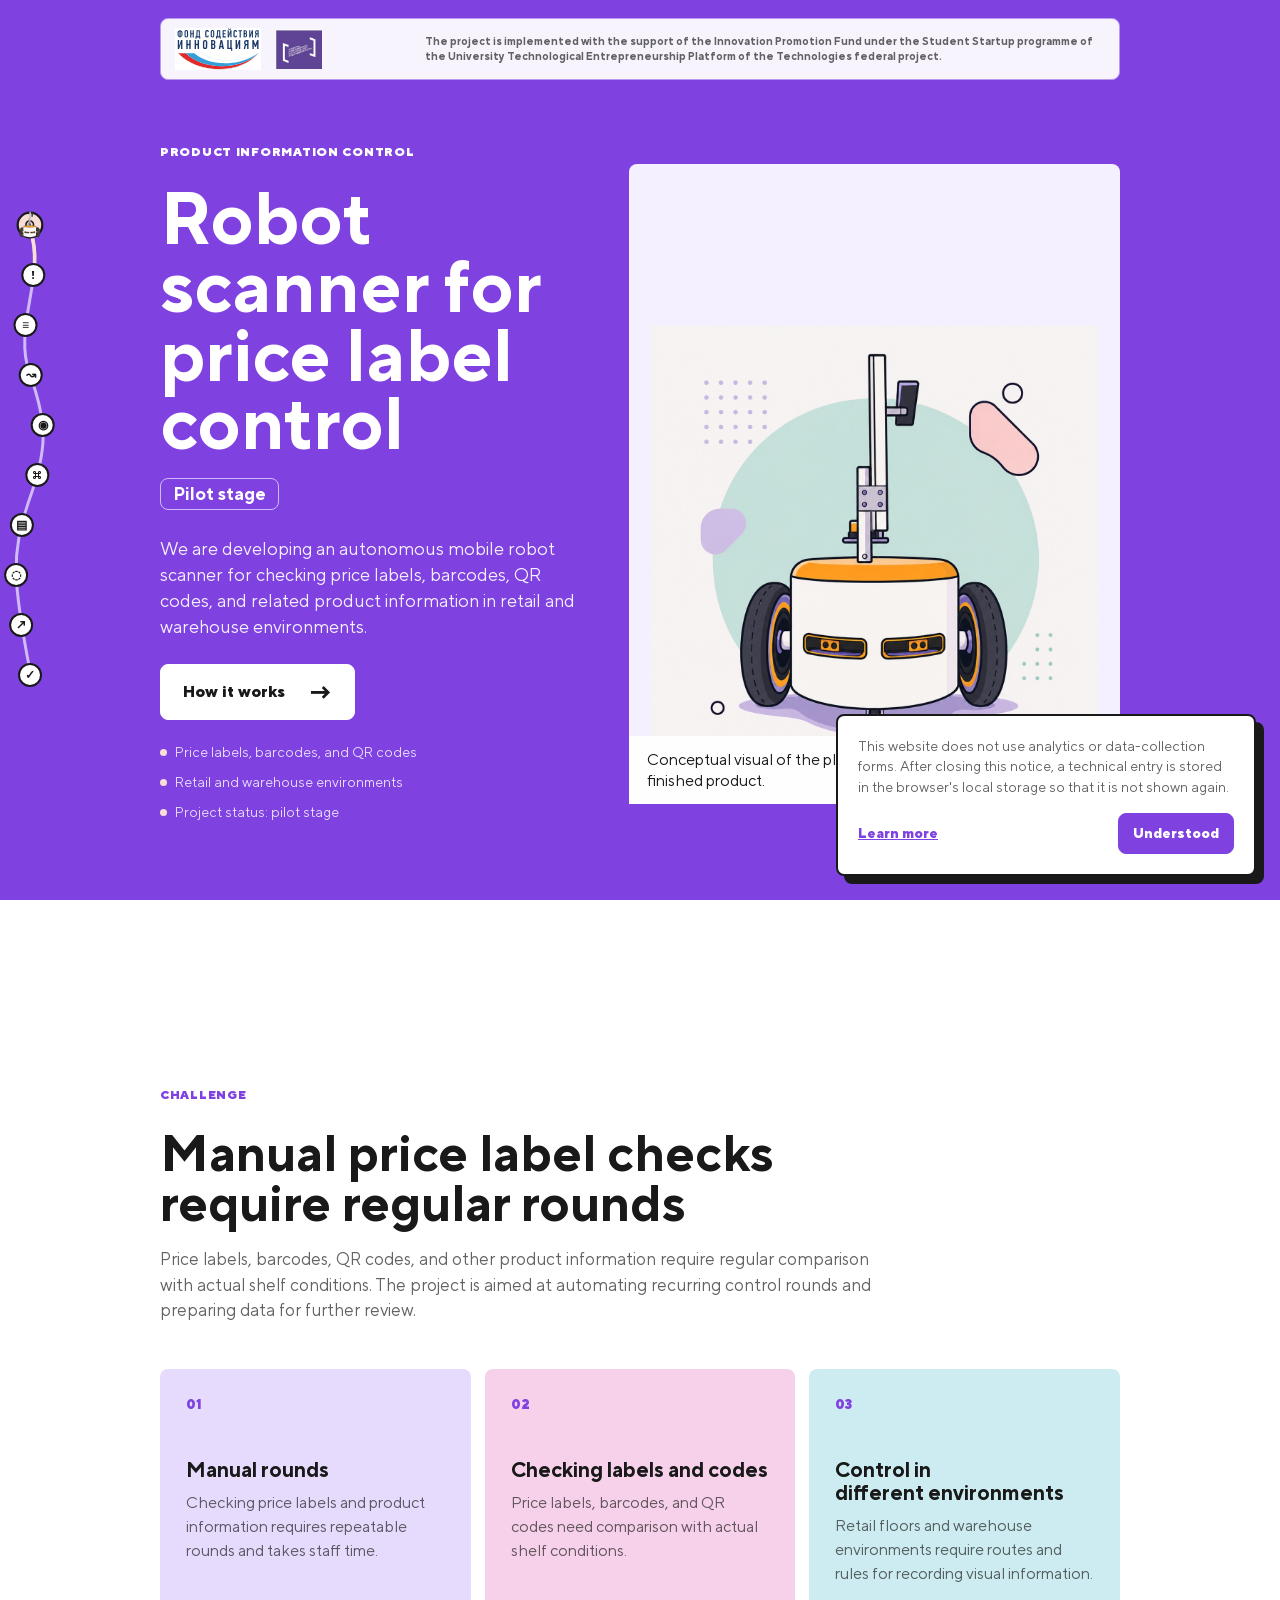
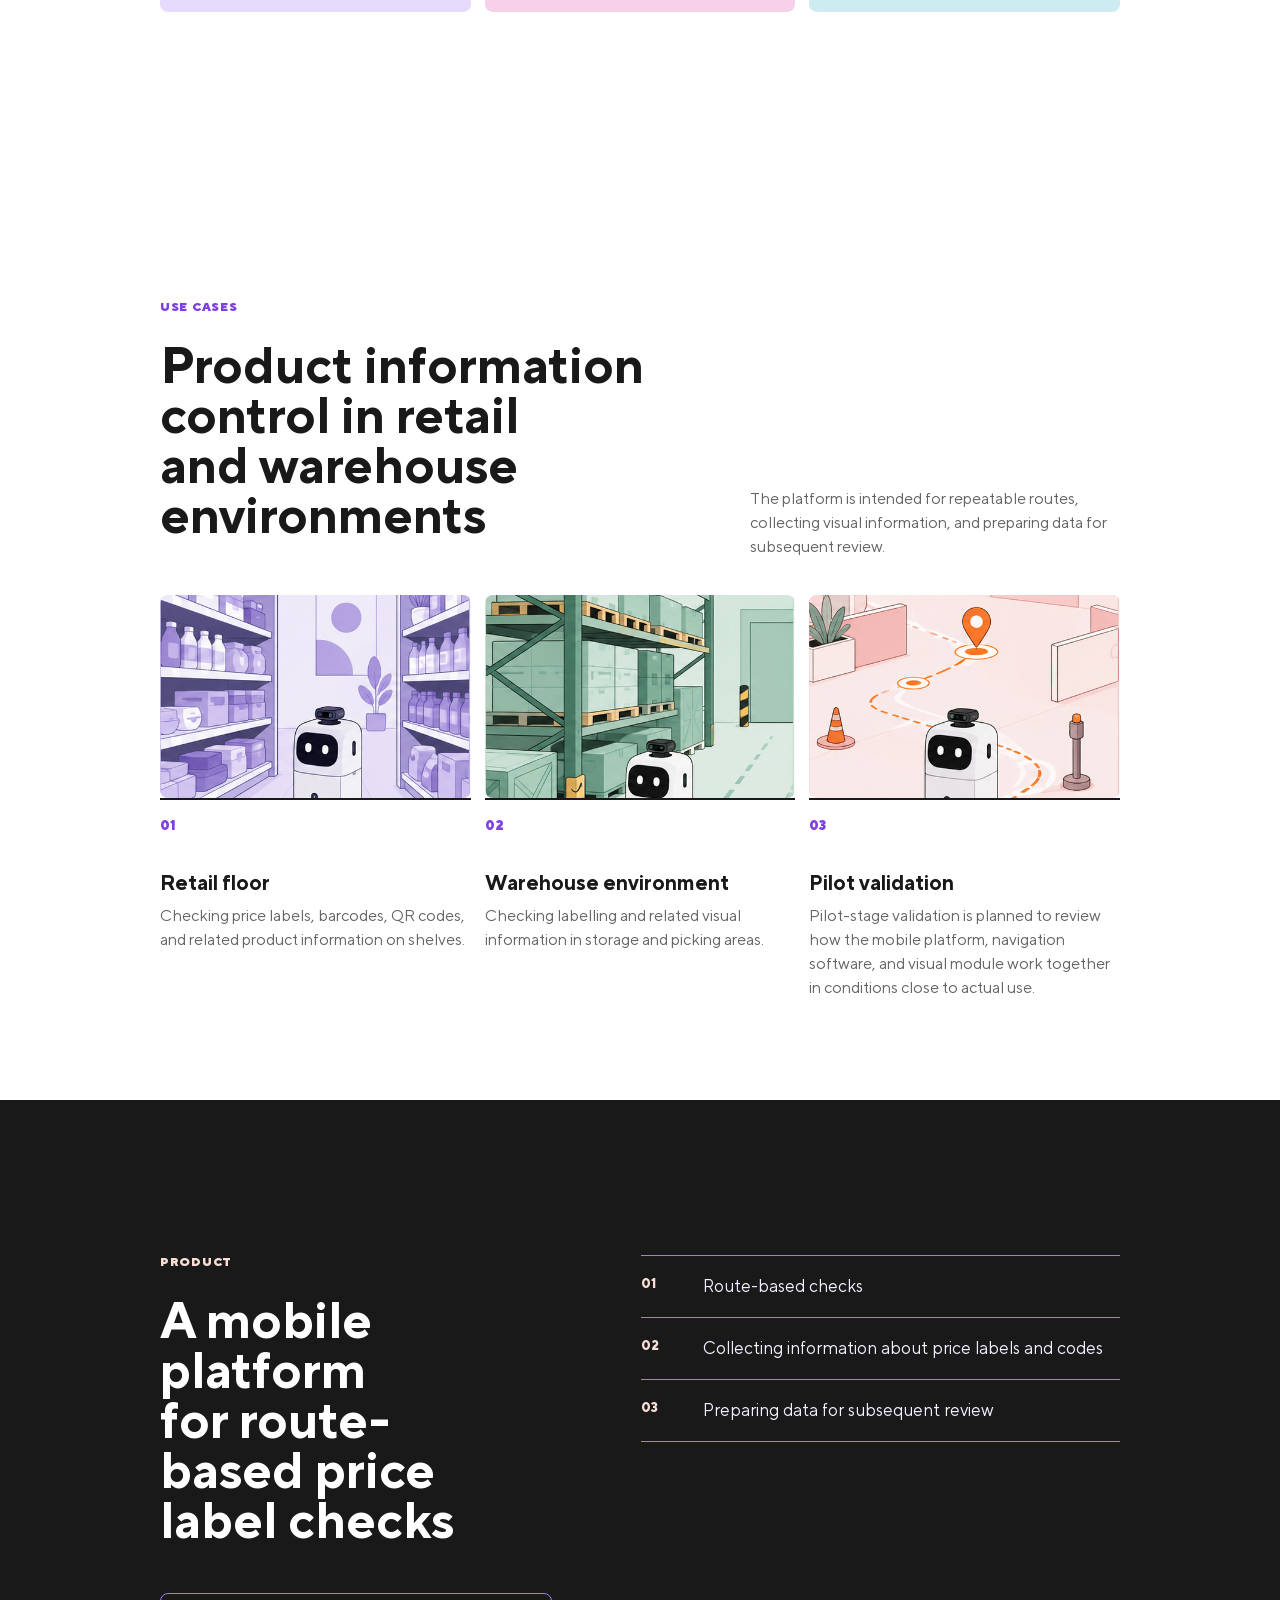
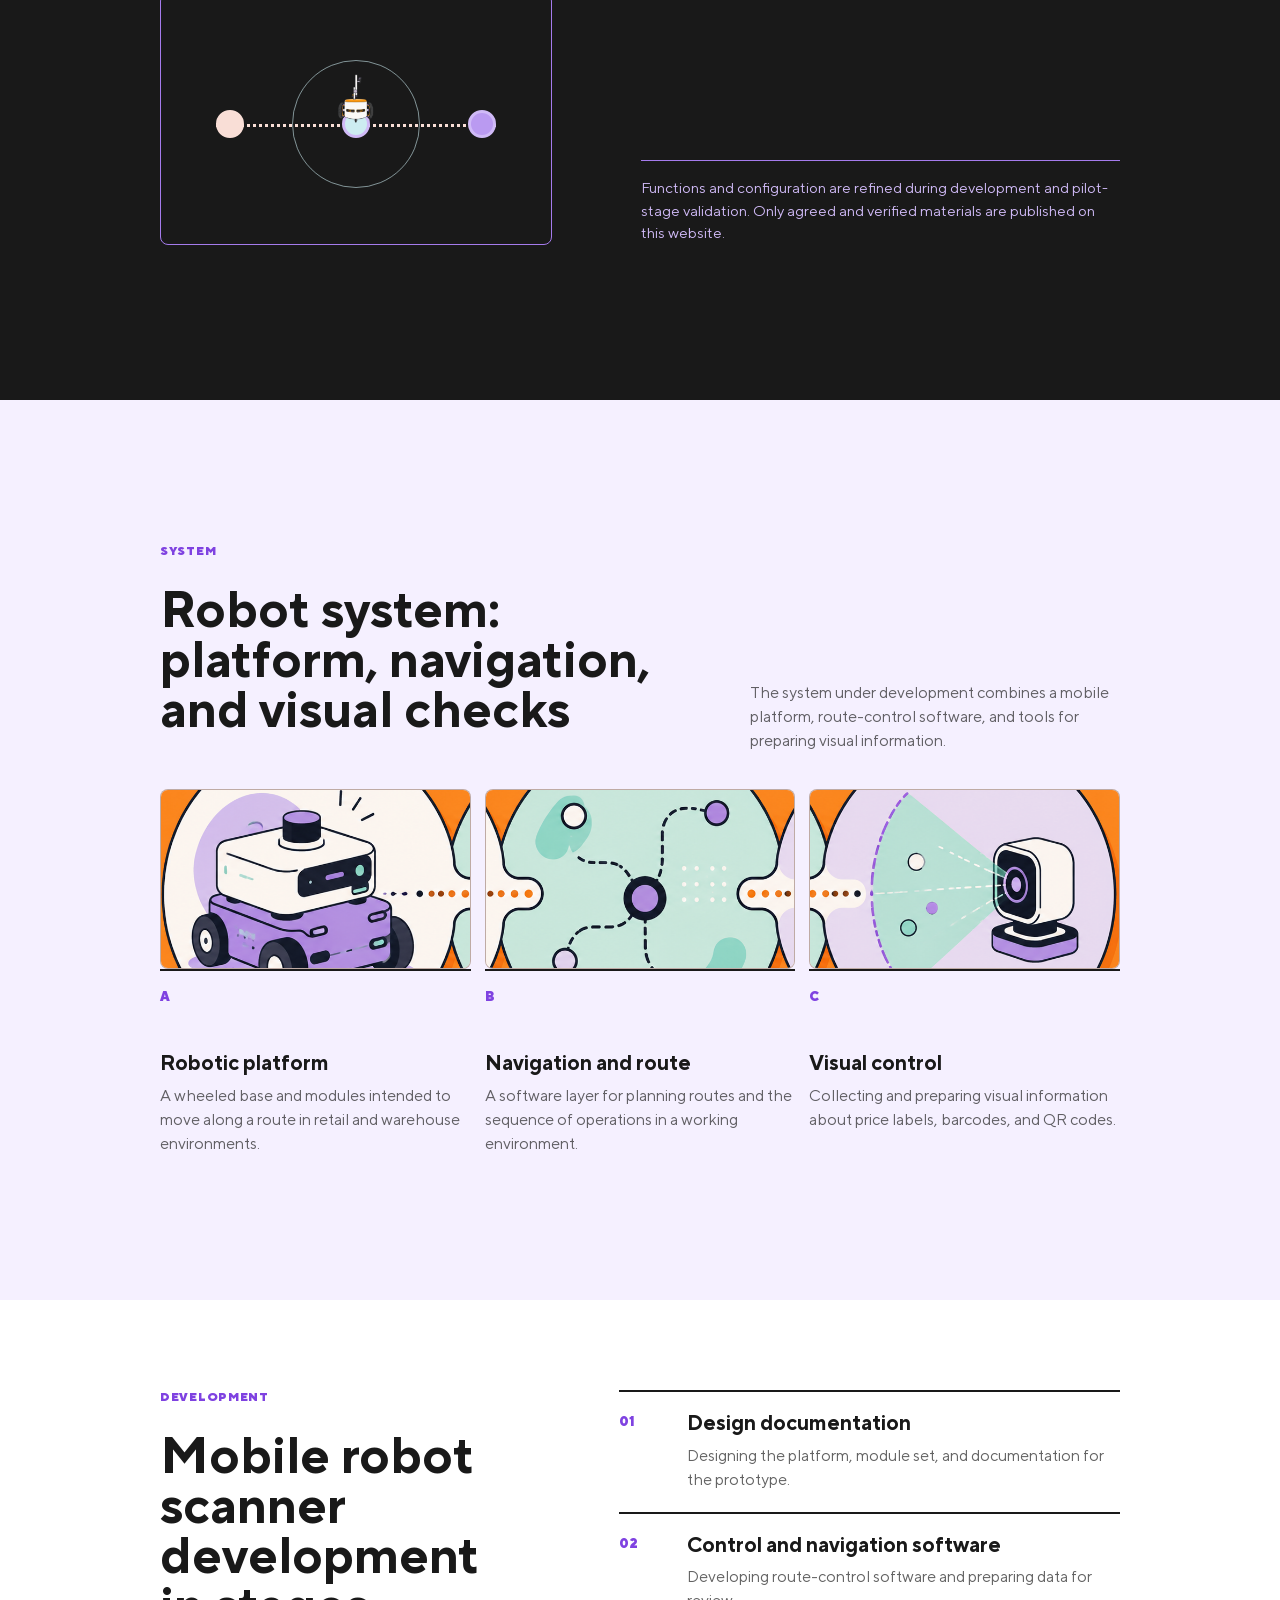
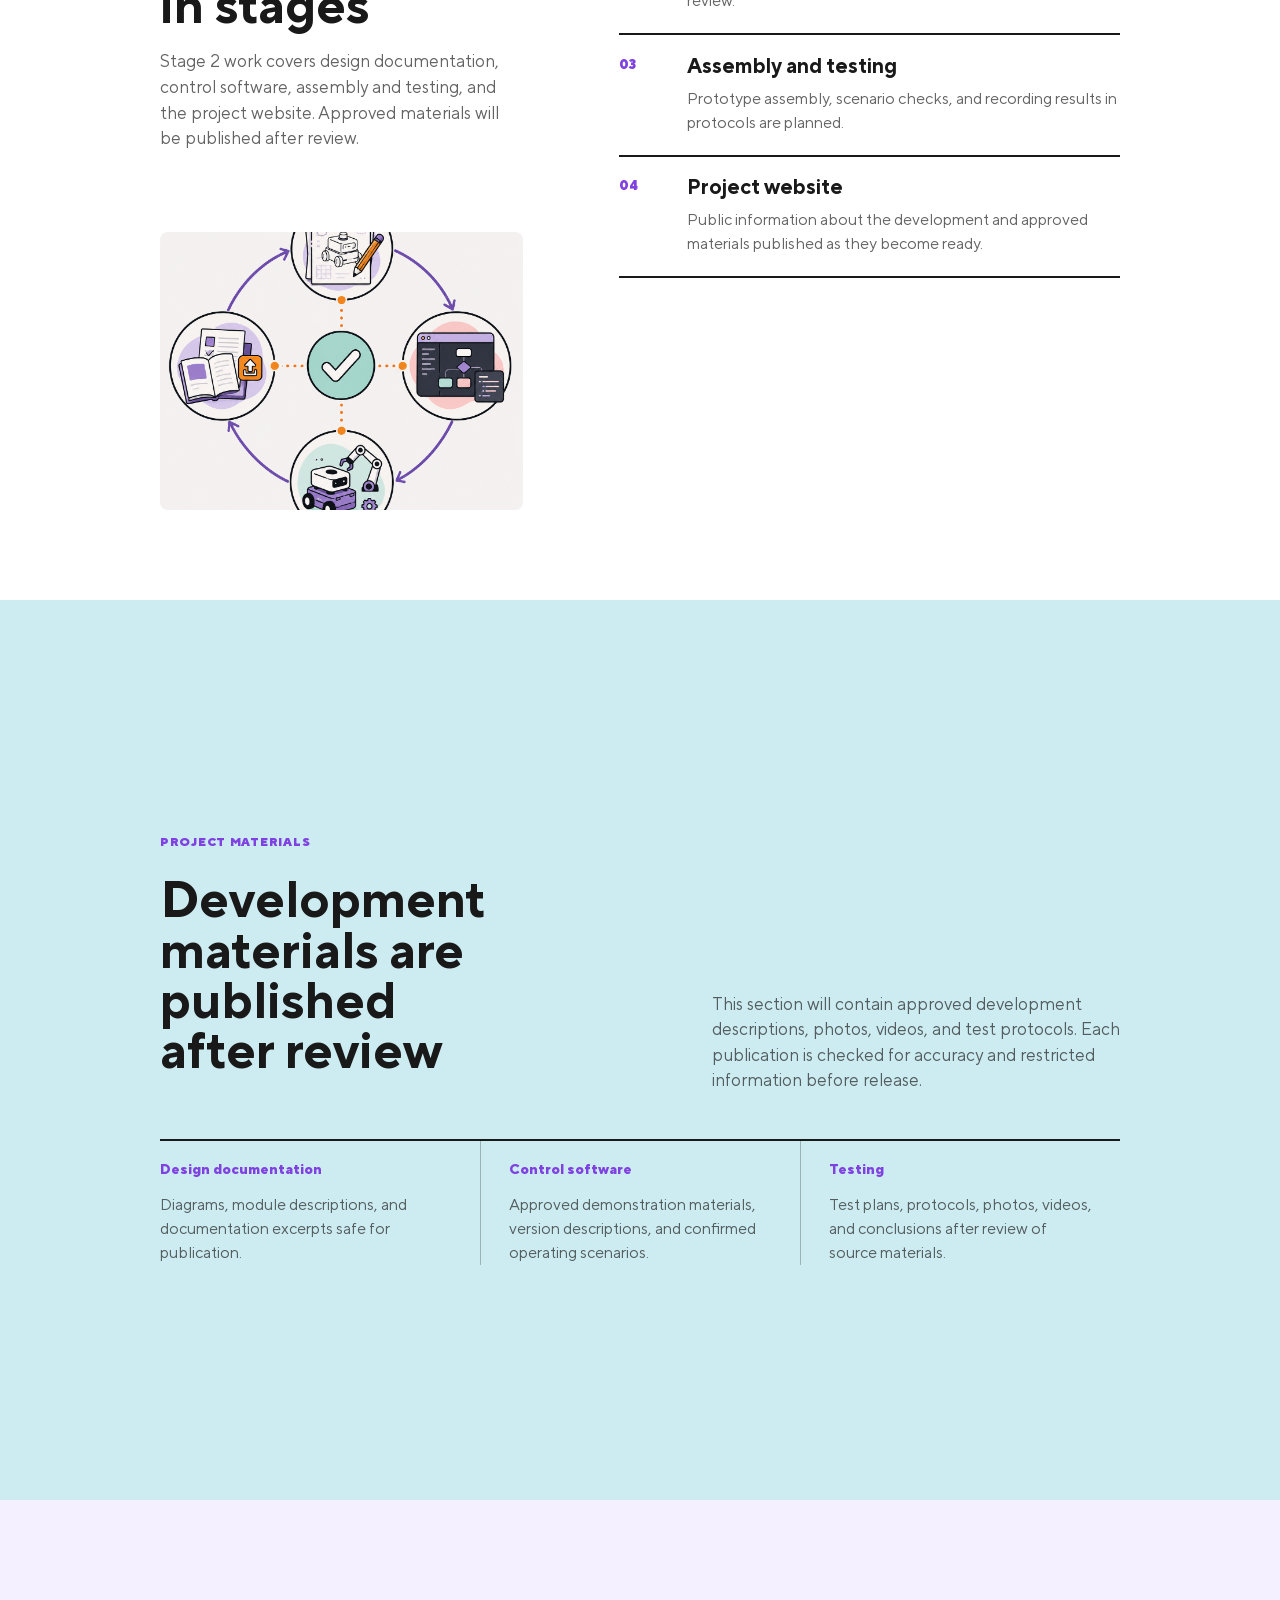
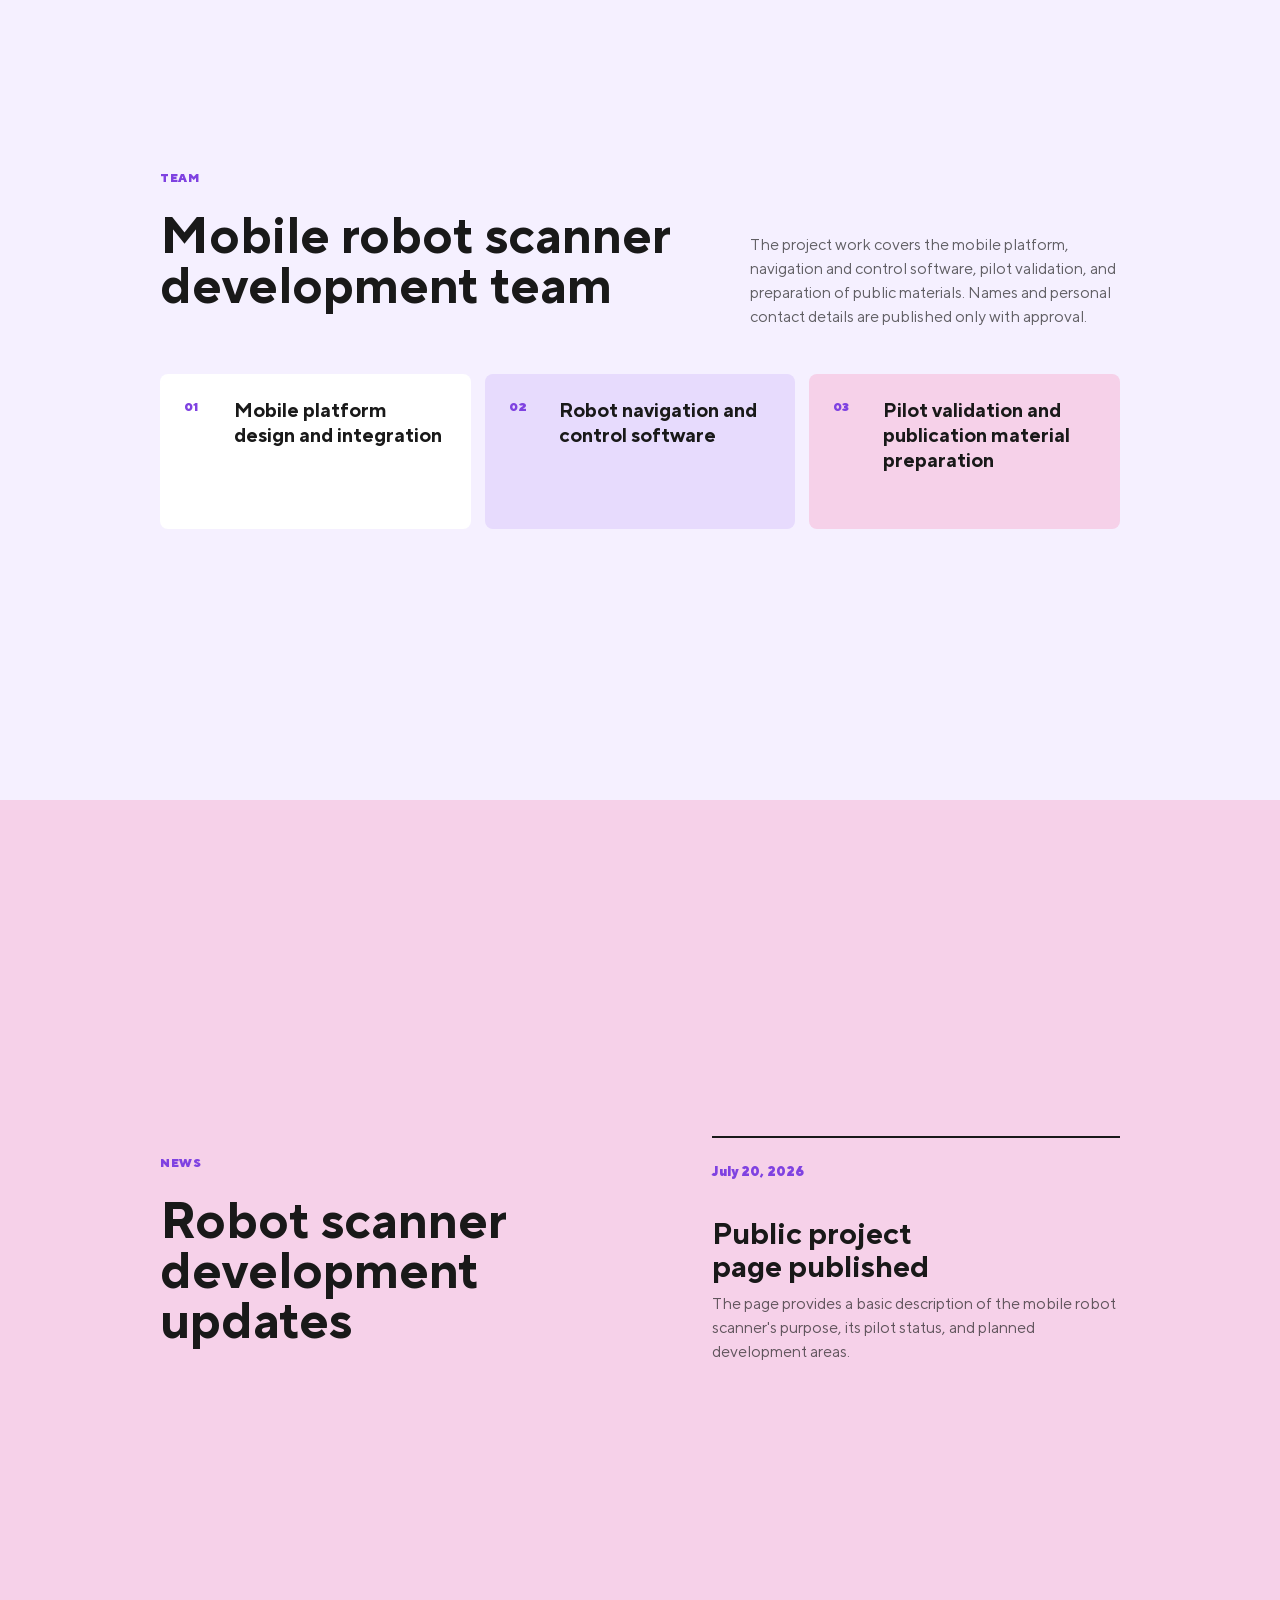
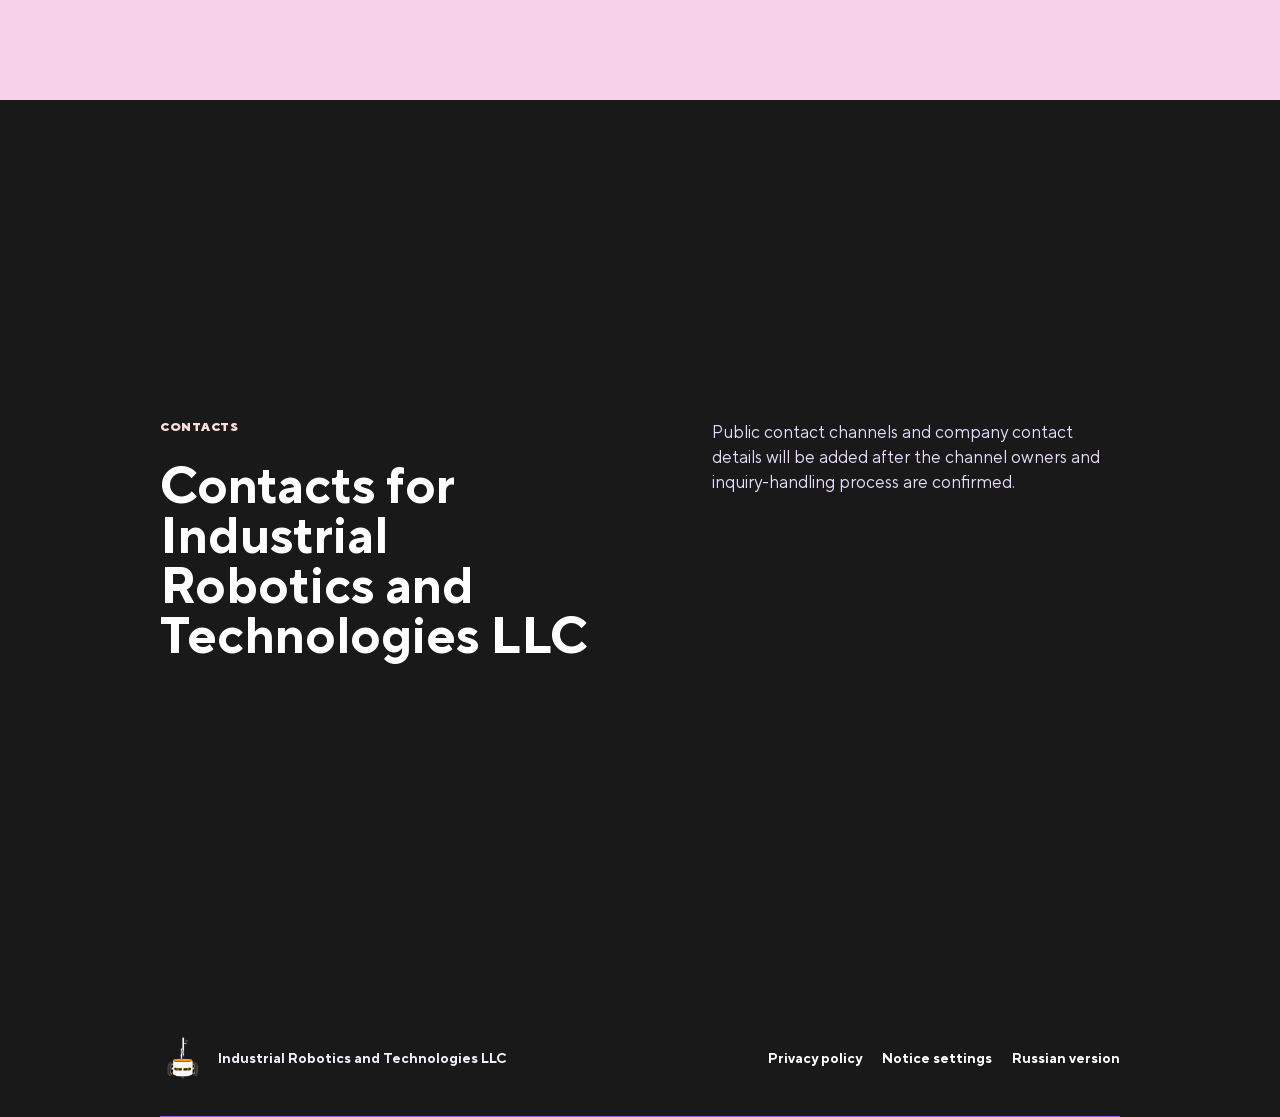
==== commit 692d8586: "Clarify remaining site sections" ====
--- a/en/index.html
+++ b/en/index.html
@@ -339,22 +339,26 @@
                 <div class="section-heading">
                     <div>
                         <p class="eyebrow">Team</p>
-                        <h2 id="team-title">Project functions</h2>
-                    </div>
-                    <p>Names and personal contact details are published only with approval.</p>
+                        <h2 id="team-title">Mobile robot scanner development team</h2>
+                    </div>
+                    <p>
+                        The project work covers the mobile platform, navigation and control software,
+                        pilot validation, and preparation of public materials. Names and personal contact
+                        details are published only with approval.
+                    </p>
                 </div>
                 <div class="role-grid">
                     <div class="role-item">
                         <span>01</span>
-                        <p>Platform design and integration</p>
+                        <p>Mobile platform design and integration</p>
                     </div>
                     <div class="role-item">
                         <span>02</span>
-                        <p>Navigation and control software</p>
+                        <p>Robot navigation and control software</p>
                     </div>
                     <div class="role-item">
                         <span>03</span>
-                        <p>Pilot validation and material preparation</p>
+                        <p>Pilot validation and publication material preparation</p>
                     </div>
                 </div>
             </div>
@@ -364,12 +368,15 @@
             <div class="container news-layout">
                 <div>
                     <p class="eyebrow">News</p>
-                    <h2 id="news-title">Updates</h2>
+                    <h2 id="news-title">Robot scanner development updates</h2>
                 </div>
                 <article class="news-item">
                     <time datetime="2026-07-20">July 20, 2026</time>
-                    <h3>The public project page is ready</h3>
-                    <p>The website now contains a basic product description, pilot status, and development tracks.</p>
+                    <h3>Public project page published</h3>
+                    <p>
+                        The page provides a basic description of the mobile robot scanner's purpose,
+                        its pilot status, and planned development areas.
+                    </p>
                 </article>
             </div>
         </section>
@@ -378,11 +385,11 @@
             <div class="container contacts-layout">
                 <div>
                     <p class="eyebrow eyebrow-light">Contacts</p>
-                    <h2 id="contacts-title">Public contact channels are being prepared</h2>
+                    <h2 id="contacts-title">Contacts for Industrial Robotics and Technologies LLC</h2>
                 </div>
                 <p>
-                    Contact details for Industrial Robotics and Technologies LLC will be added
-                    after channel ownership and inquiry-handling procedures are confirmed.
+                    Public contact channels and company contact details will be added after the channel
+                    owners and inquiry-handling process are confirmed.
                 </p>
             </div>
         </section>
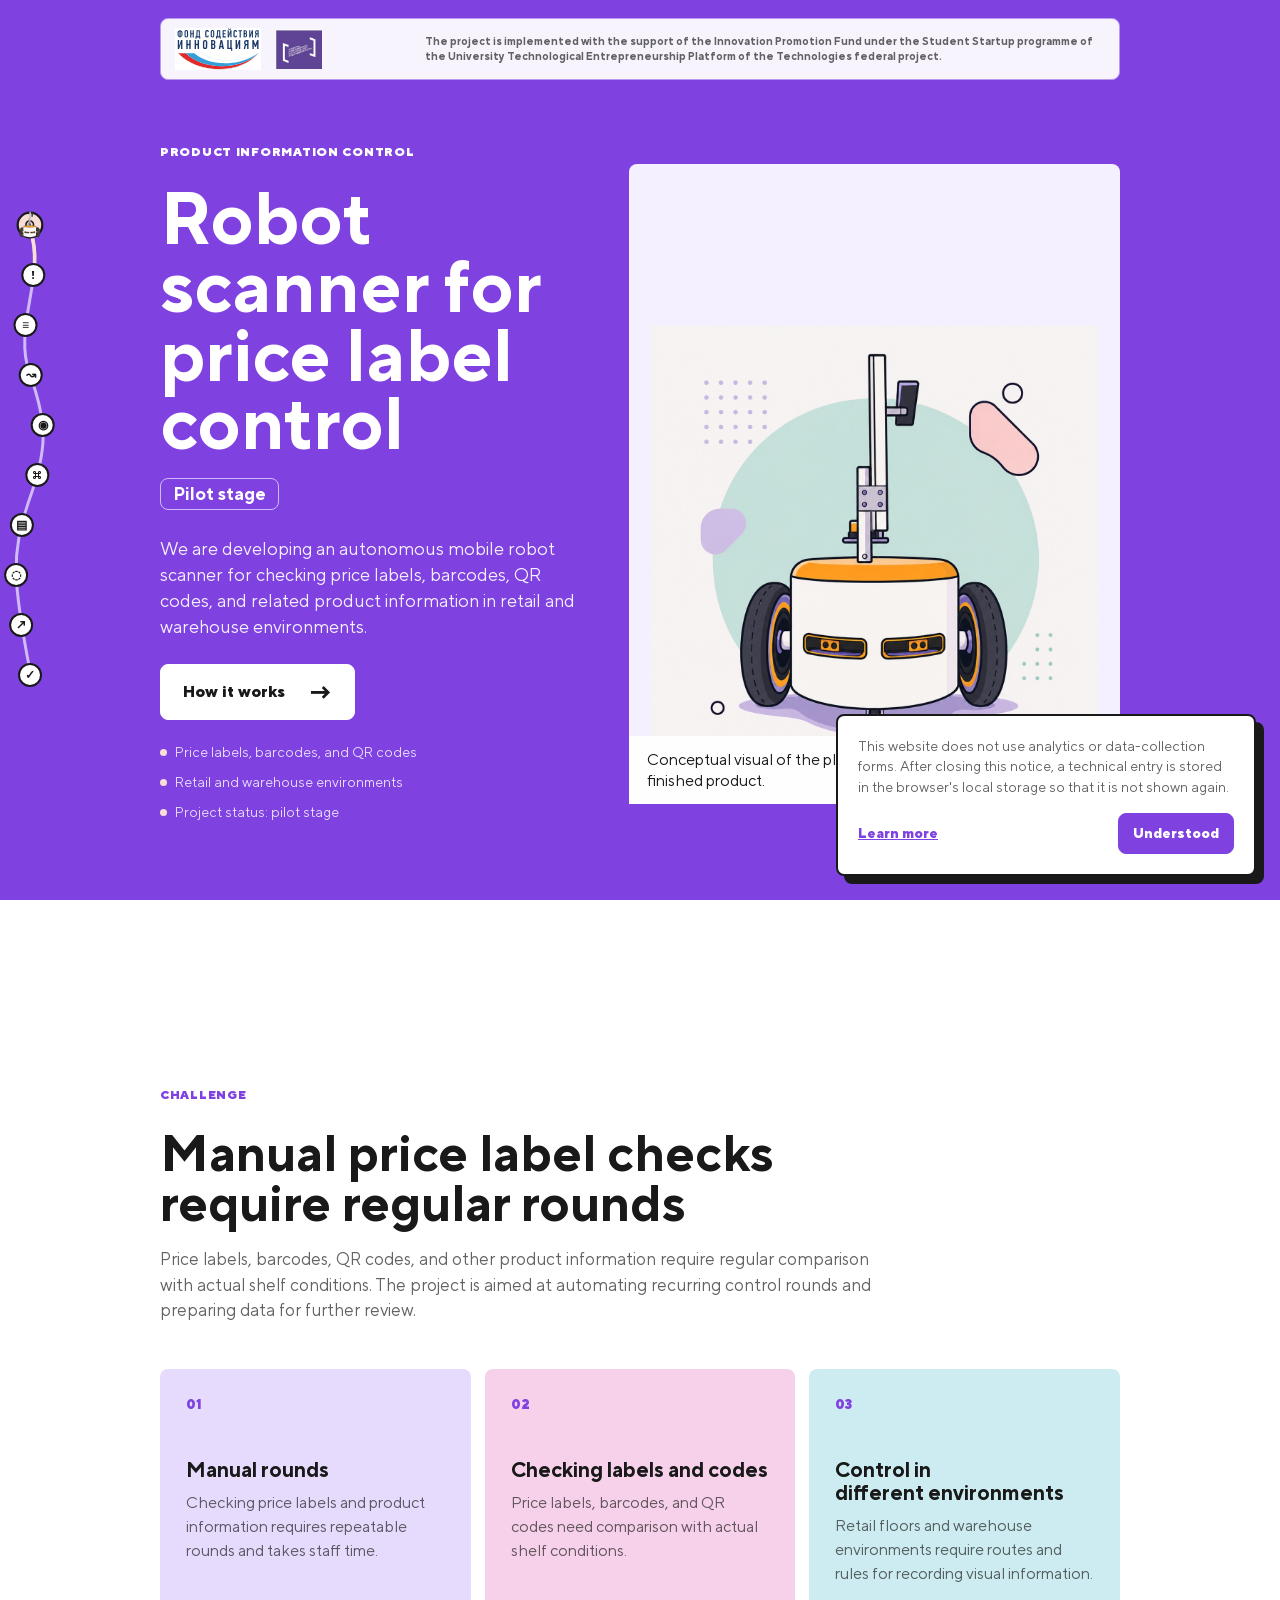
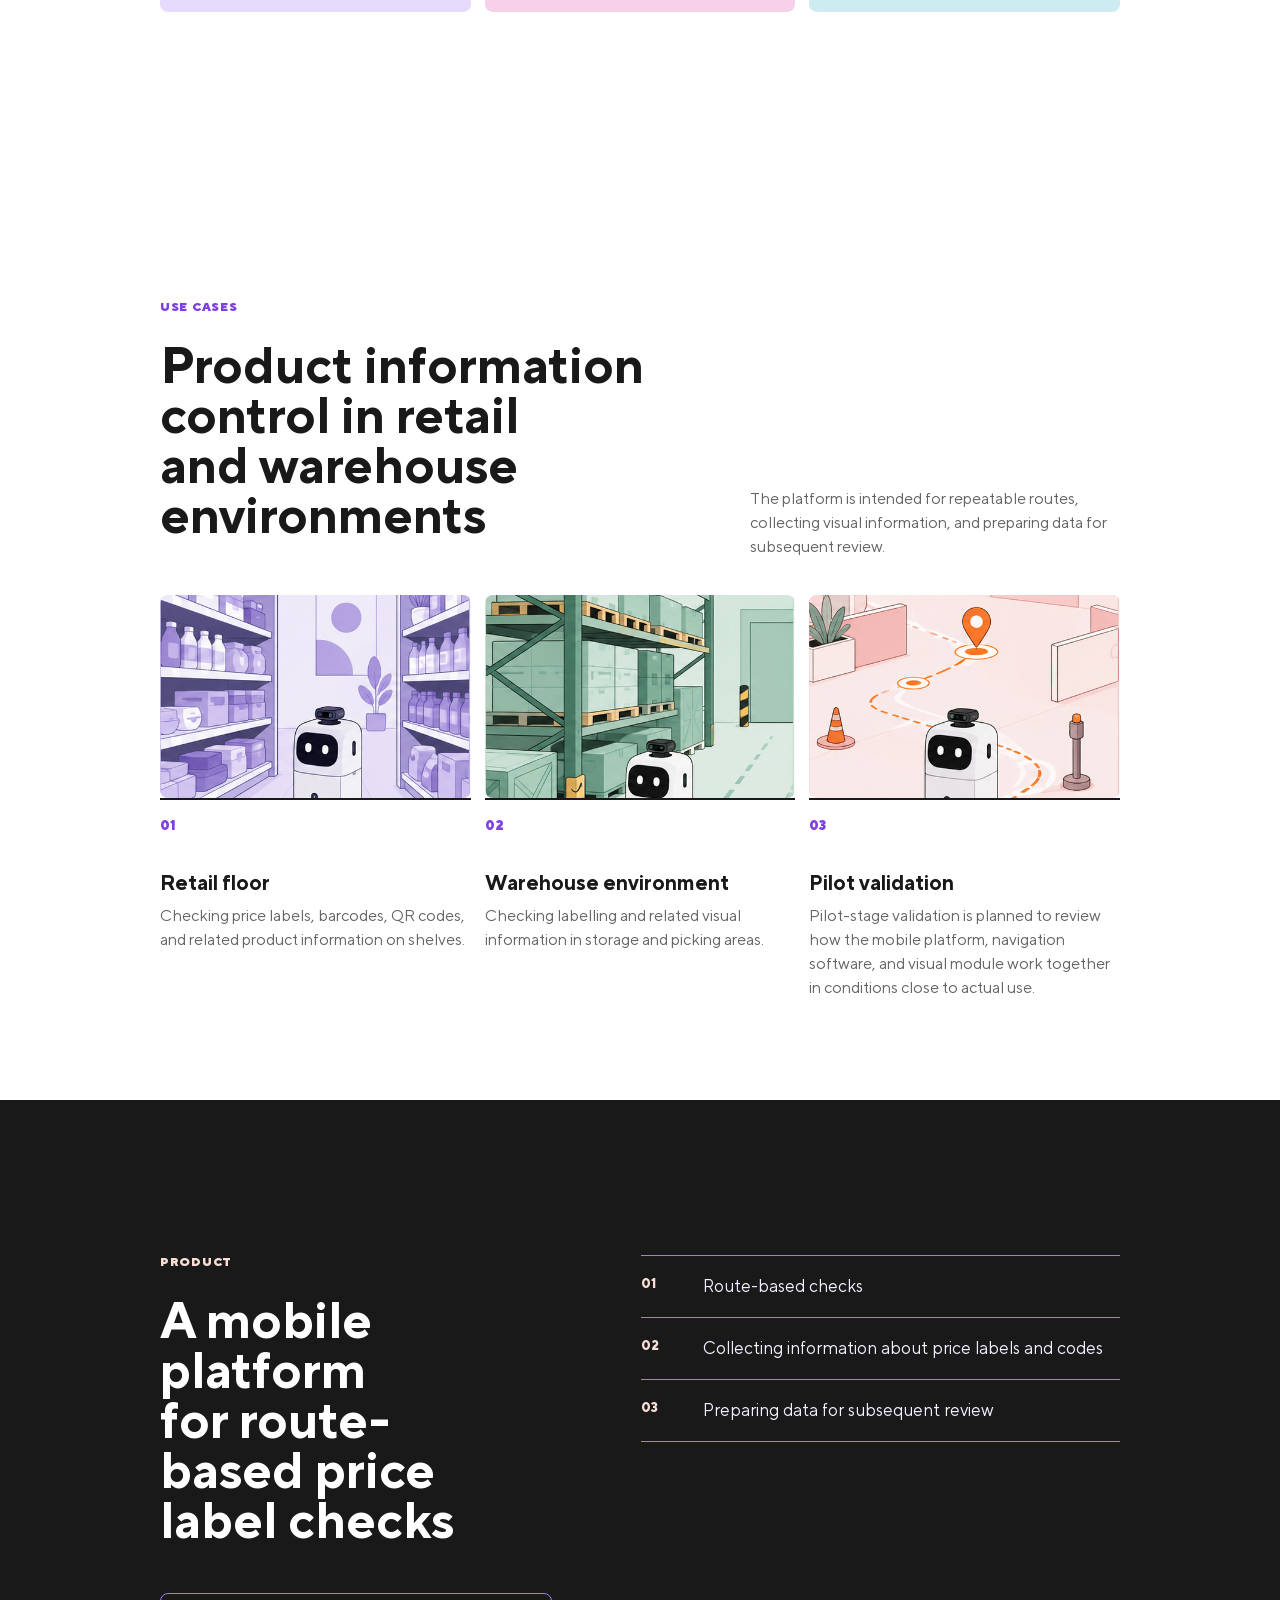
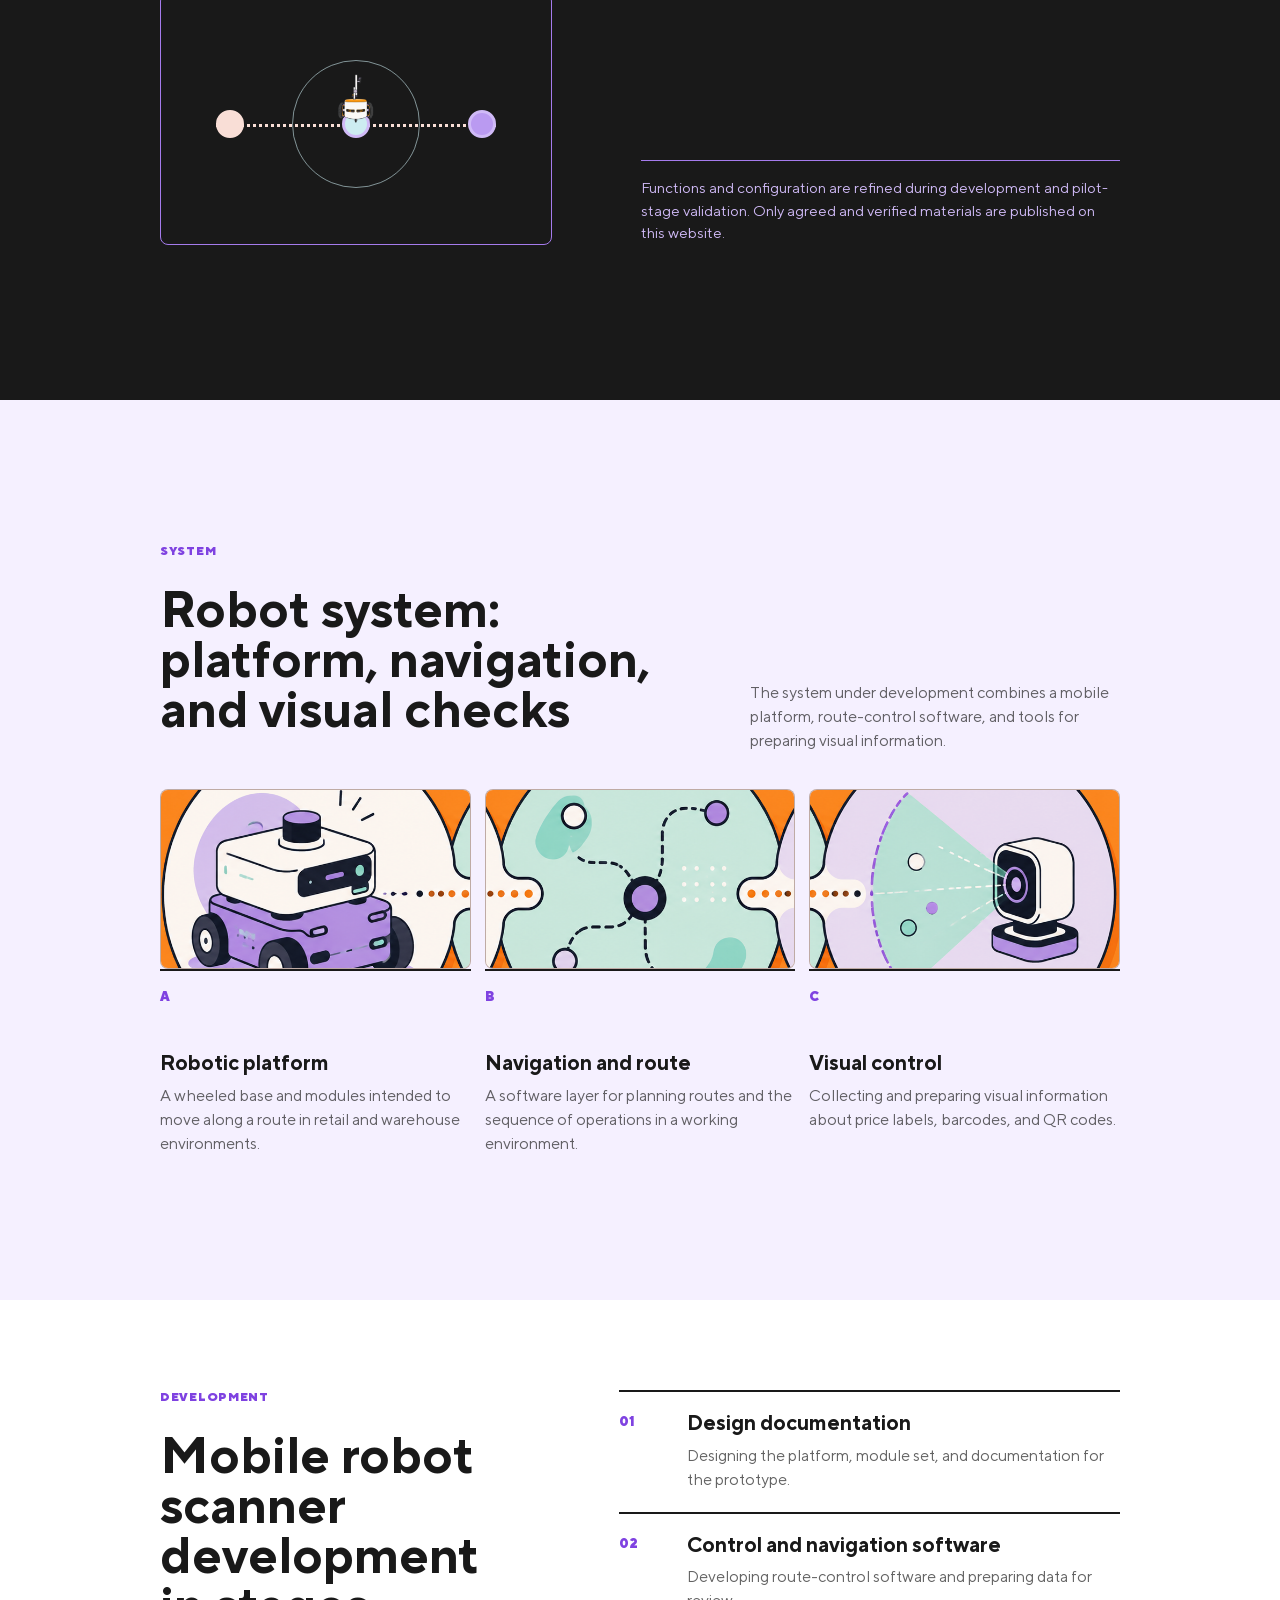
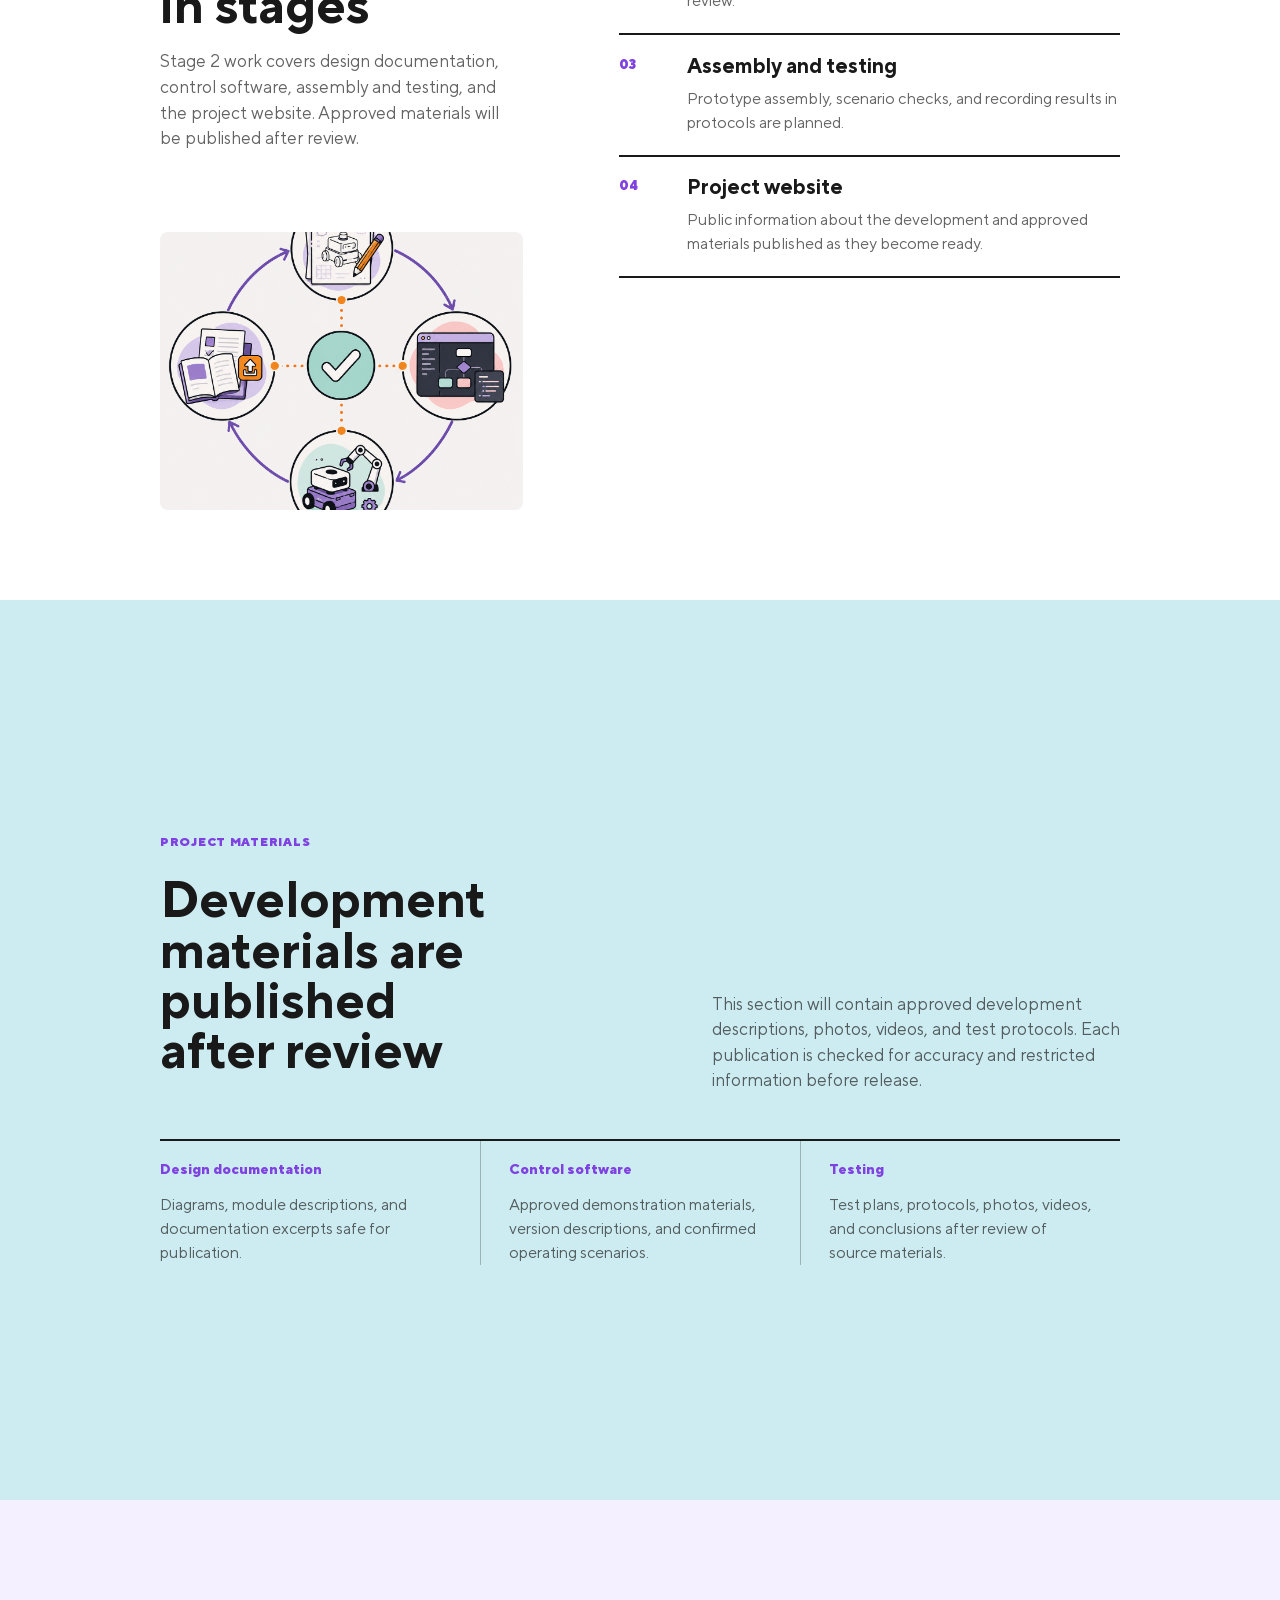
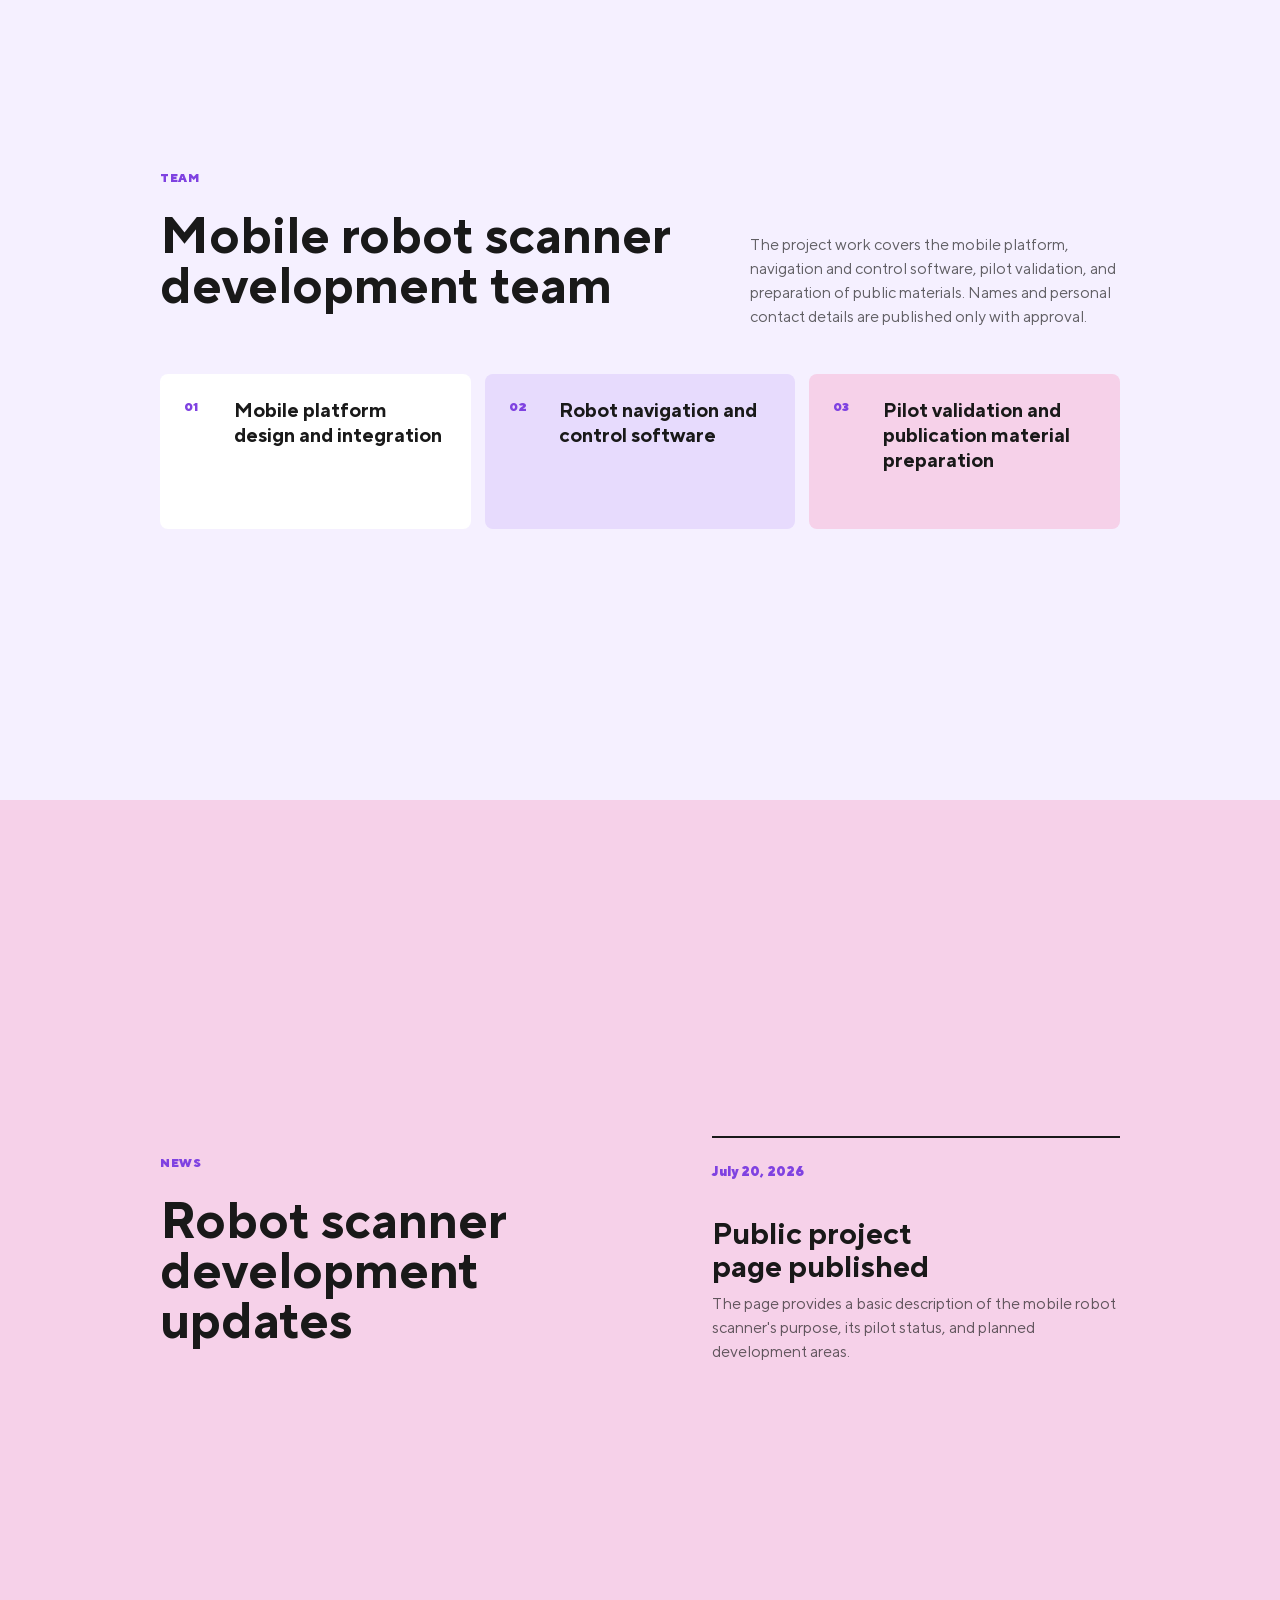
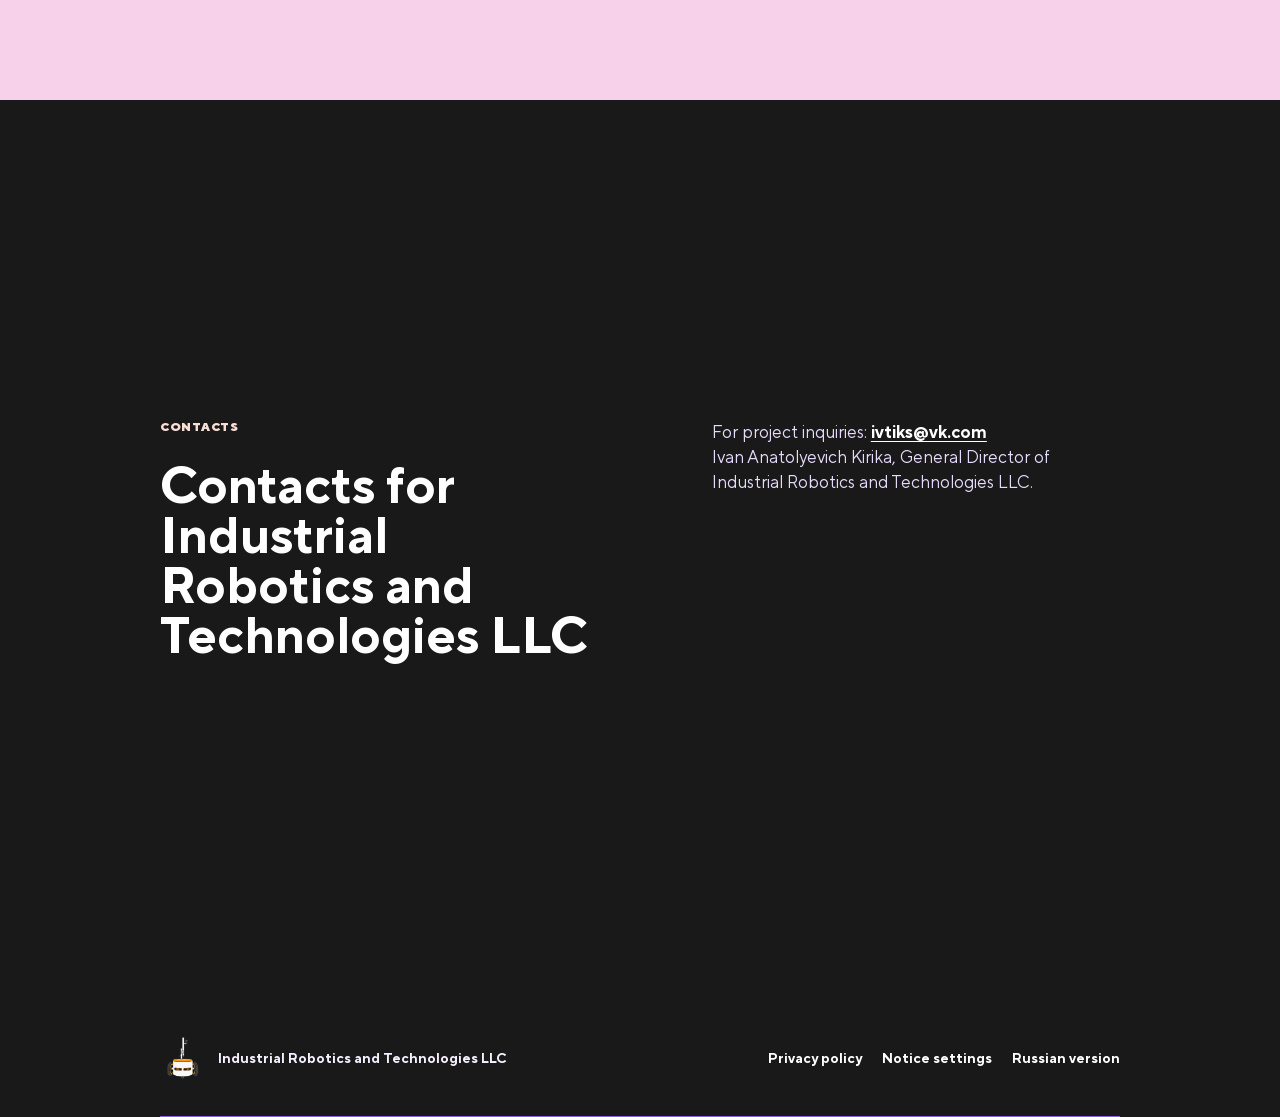
==== commit d5c18055: "Add public project contact" ====
--- a/en/index.html
+++ b/en/index.html
@@ -388,8 +388,8 @@
                     <h2 id="contacts-title">Contacts for Industrial Robotics and Technologies LLC</h2>
                 </div>
                 <p>
-                    Public contact channels and company contact details will be added after the channel
-                    owners and inquiry-handling process are confirmed.
+                    For project inquiries: <a class="contact-link" href="mailto:ivtiks@vk.com">ivtiks@vk.com</a><br>
+                    Ivan Anatolyevich Kirika, General Director of Industrial Robotics and Technologies LLC.
                 </p>
             </div>
         </section>
--- a/static/style.css
+++ b/static/style.css
@@ -1068,6 +1068,18 @@
     color: var(--purple-2);
 }
 
+.contact-link {
+    color: var(--white);
+    font-weight: 700;
+    text-decoration: underline;
+    text-decoration-thickness: 1px;
+    text-underline-offset: 3px;
+}
+
+.contact-link:hover {
+    color: var(--orange);
+}
+
 .site-footer {
     background: var(--black);
     color: var(--white);
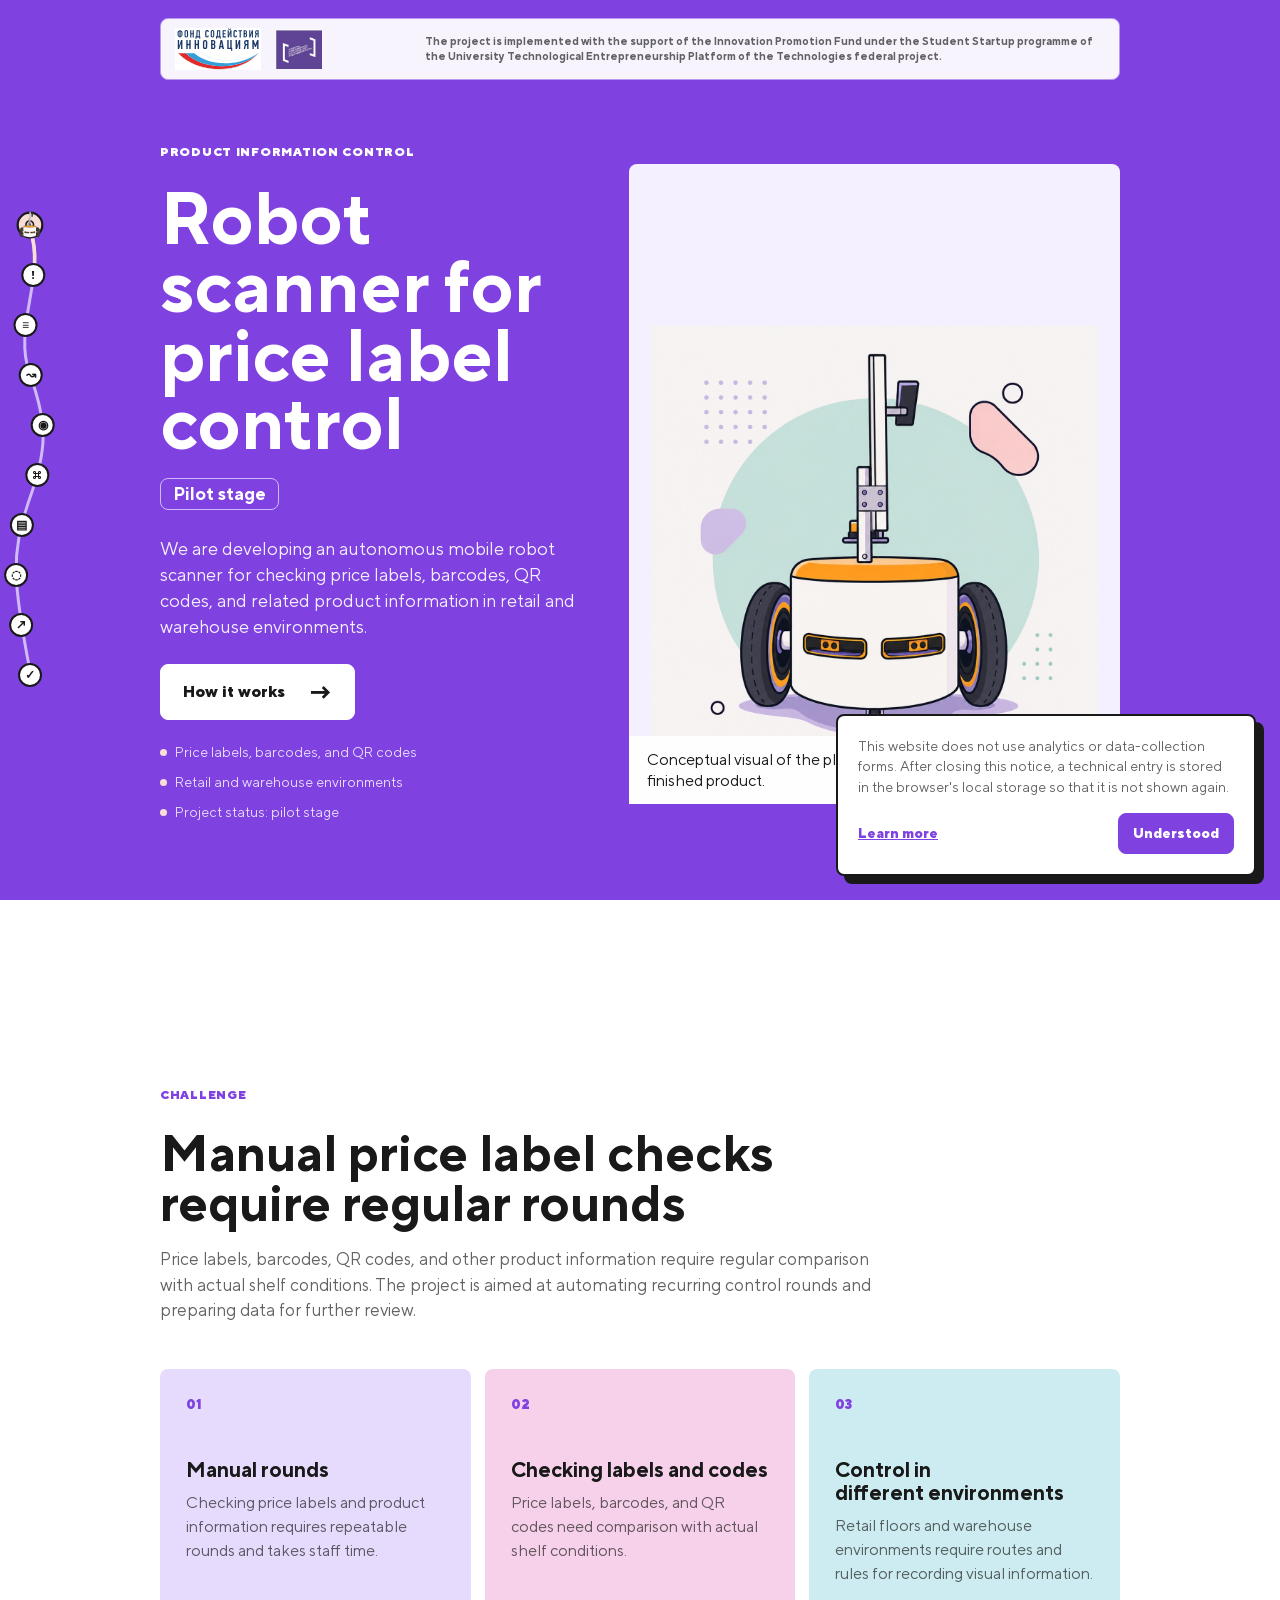
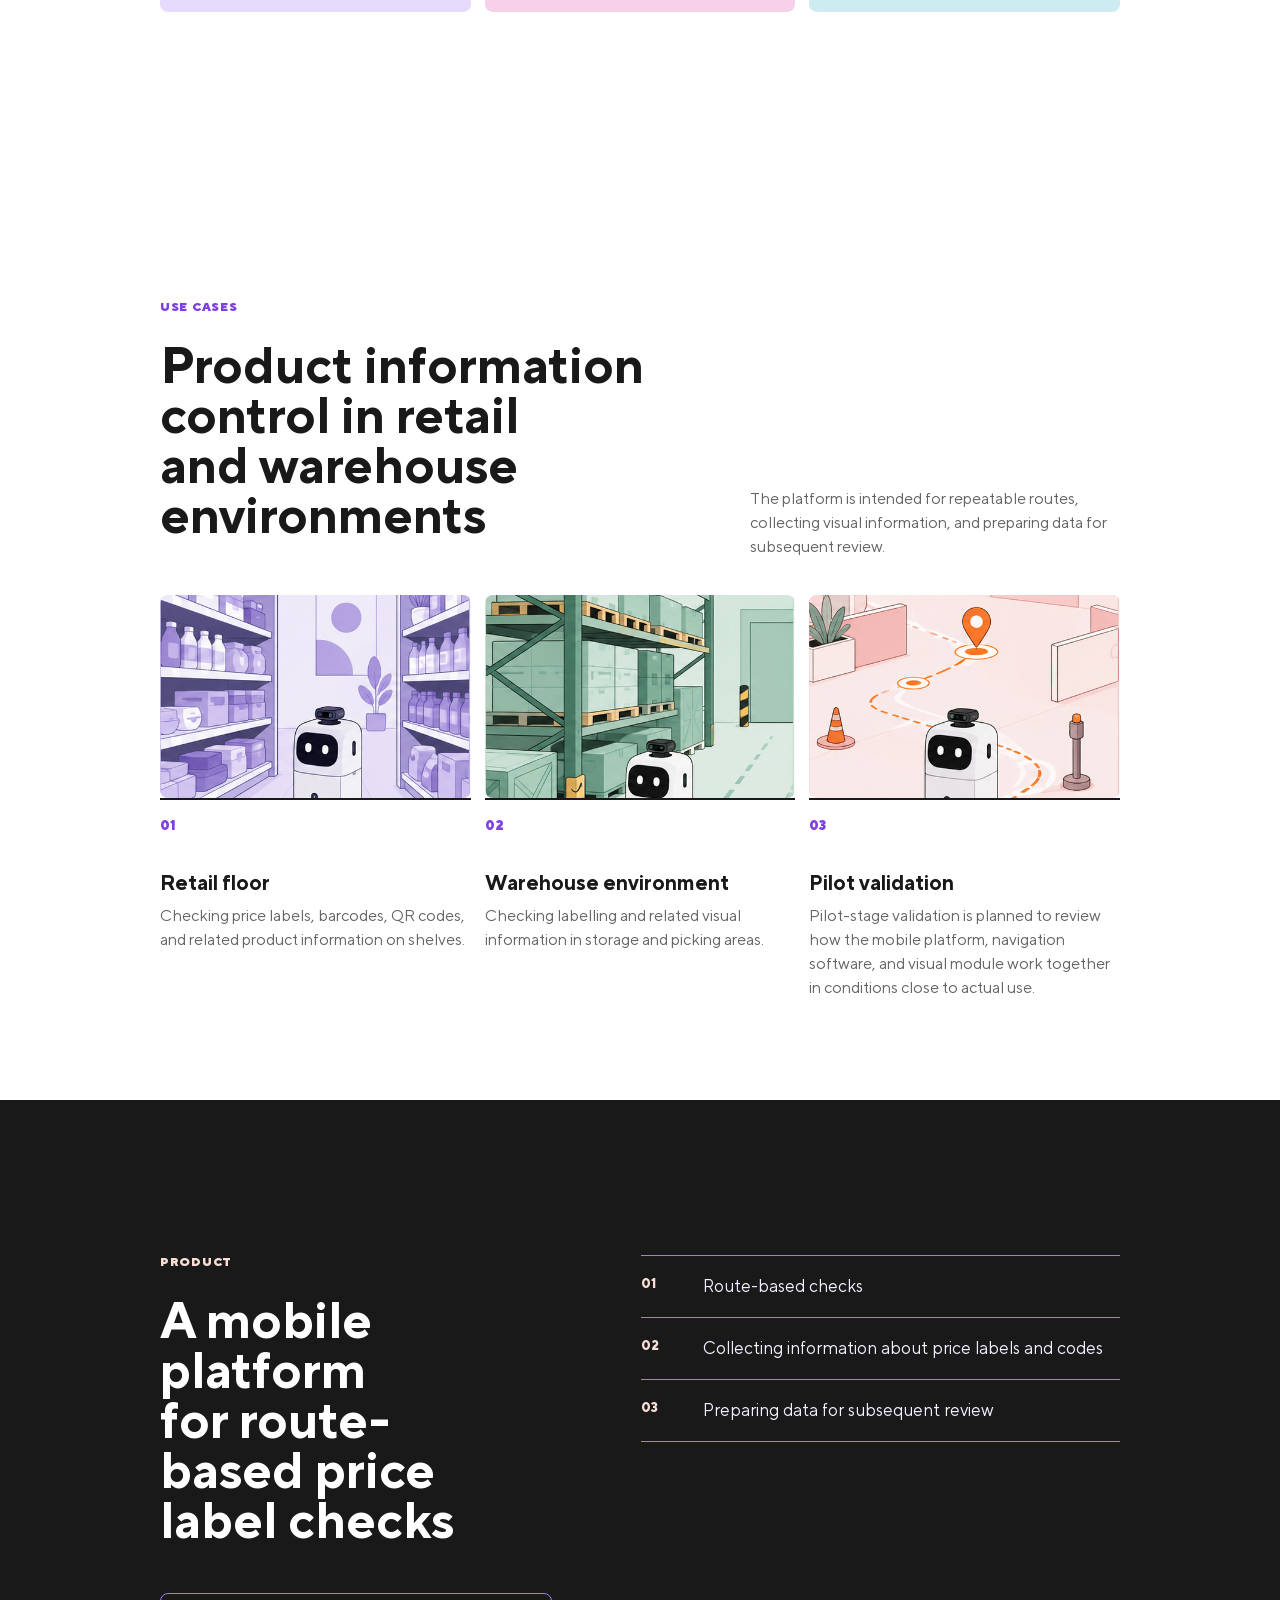
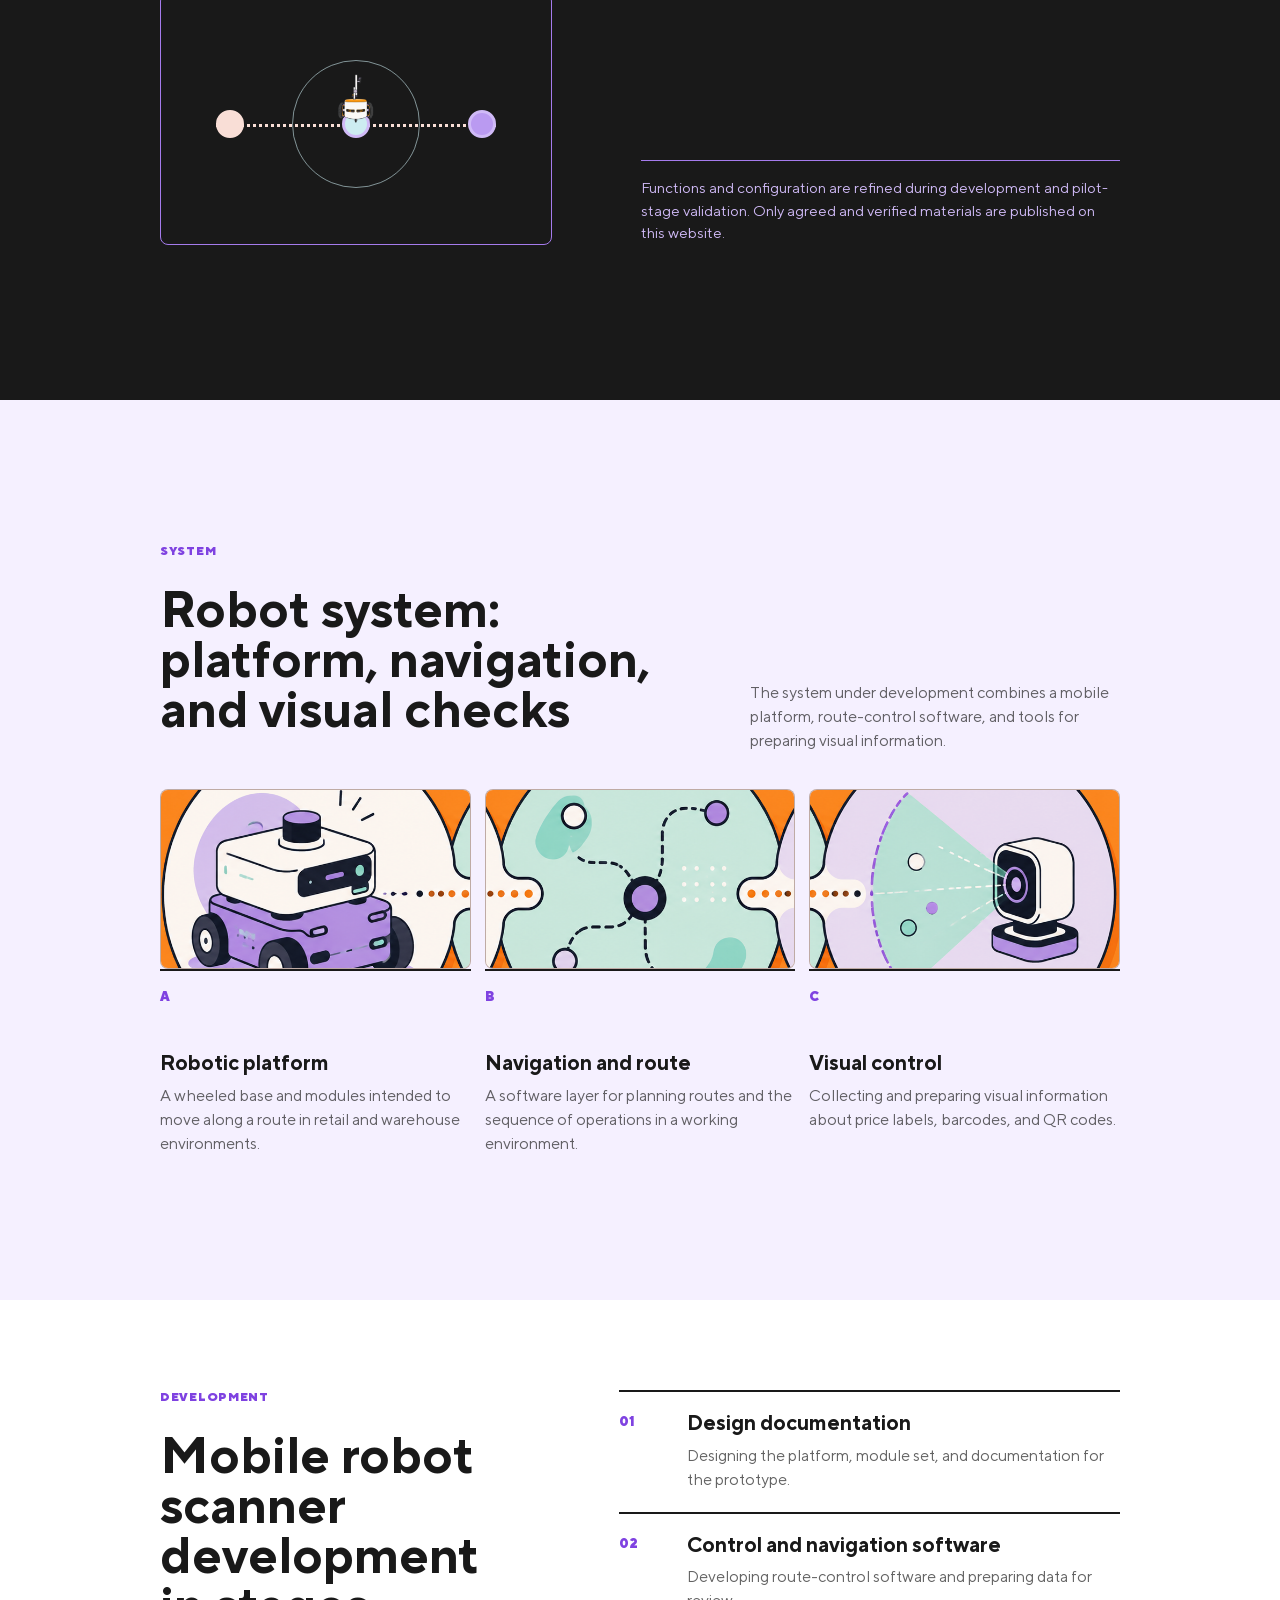
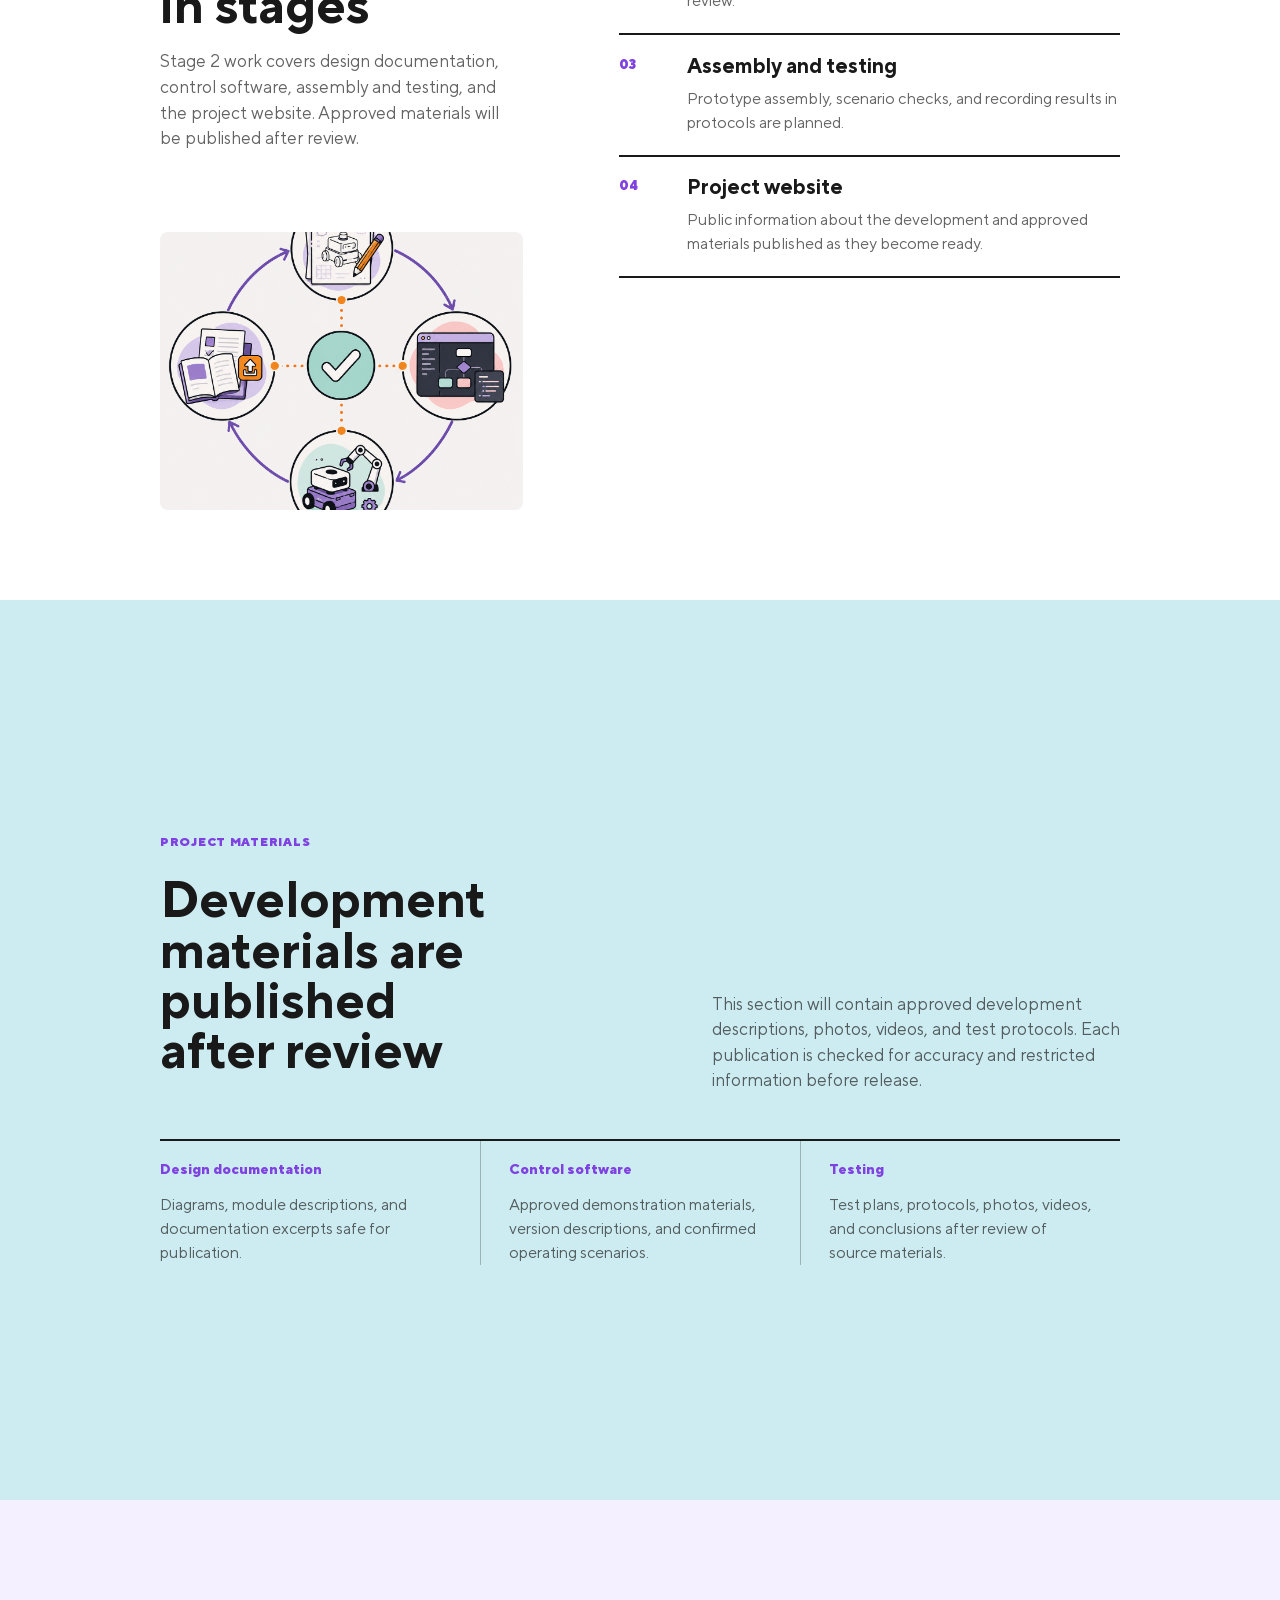
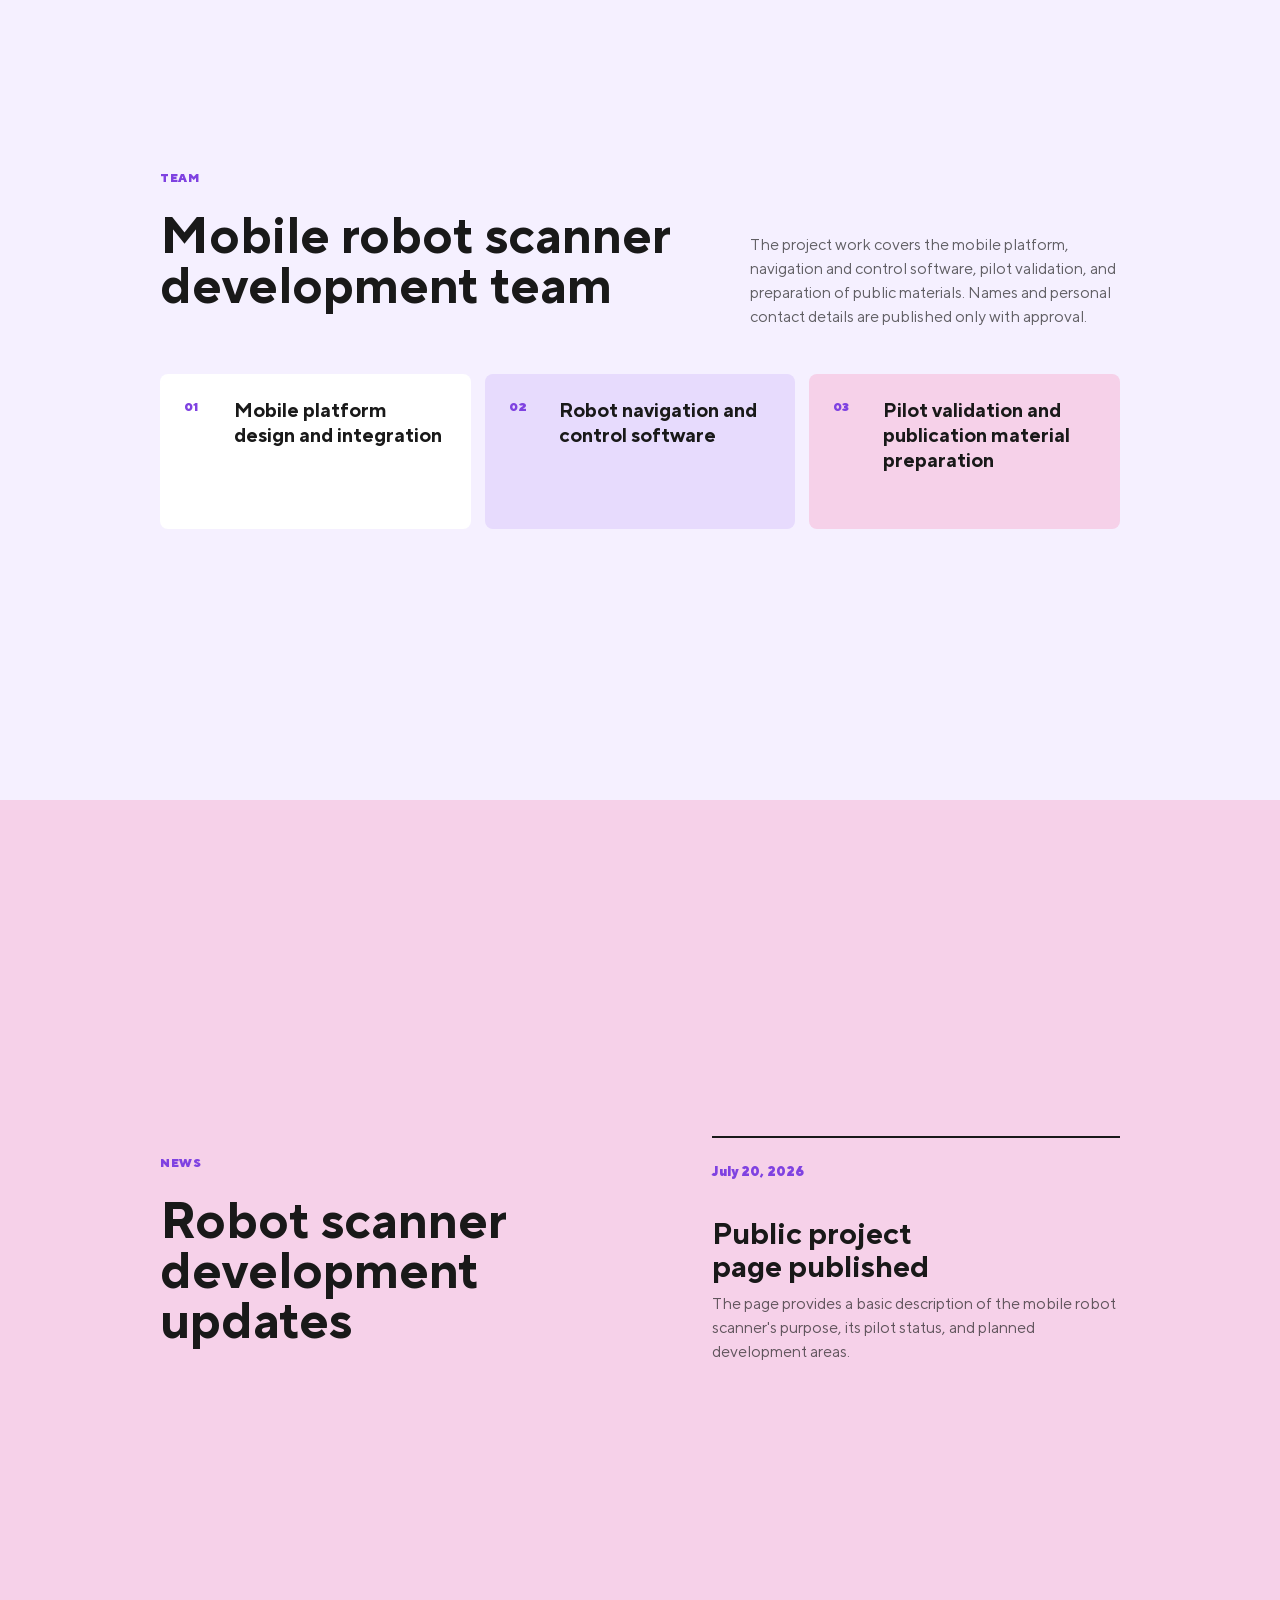
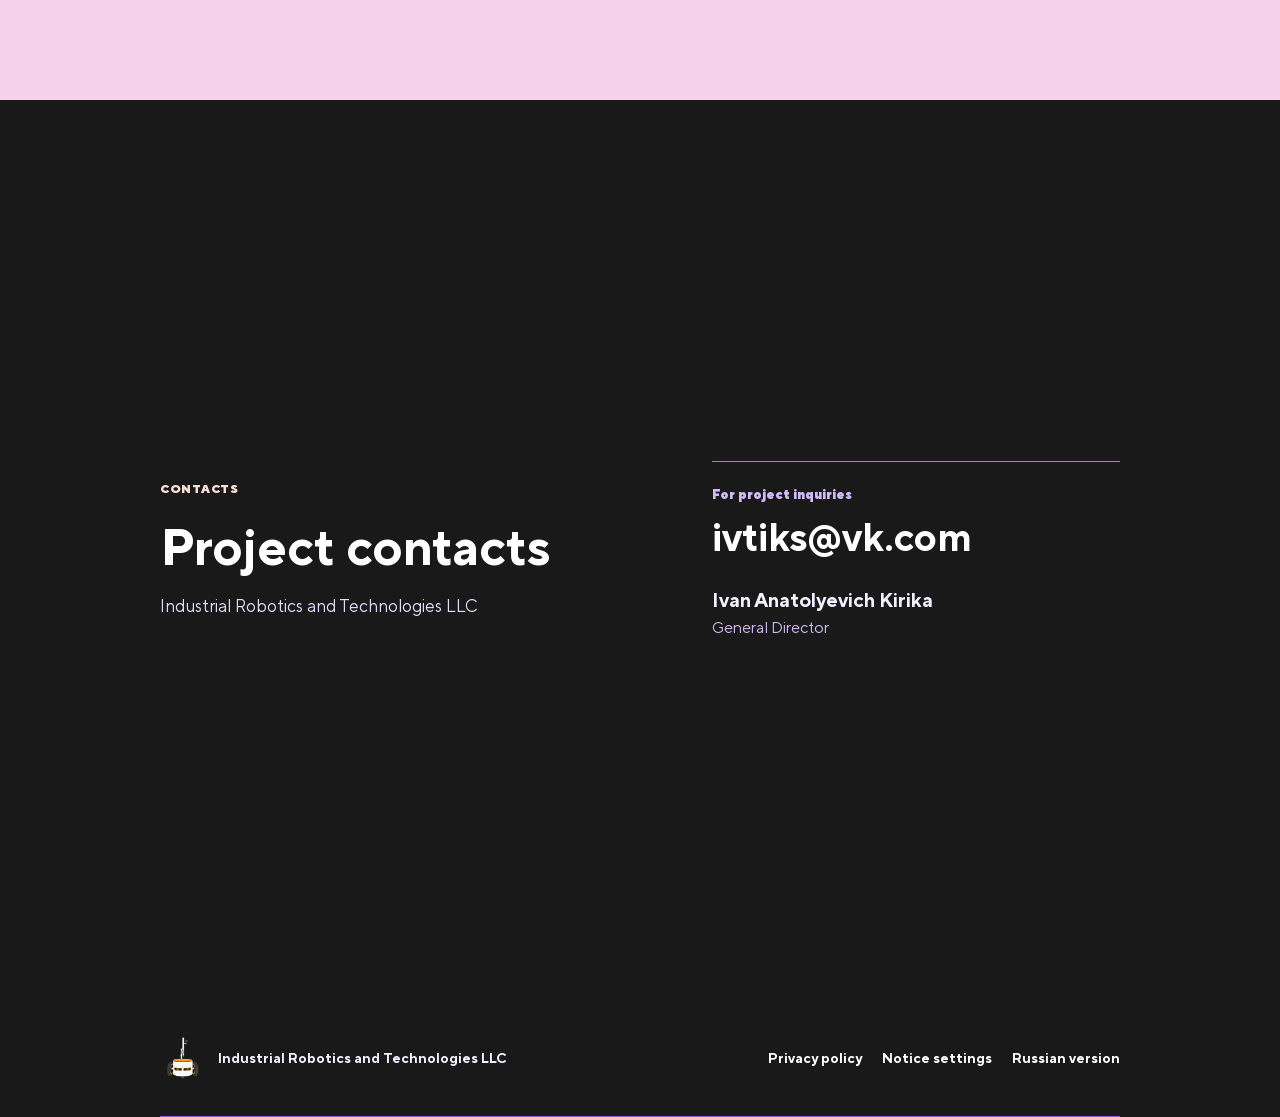
==== commit cbe0bb0a: "Refine contact section layout" ====
--- a/en/index.html
+++ b/en/index.html
@@ -385,12 +385,15 @@
             <div class="container contacts-layout">
                 <div>
                     <p class="eyebrow eyebrow-light">Contacts</p>
-                    <h2 id="contacts-title">Contacts for Industrial Robotics and Technologies LLC</h2>
-                </div>
-                <p>
-                    For project inquiries: <a class="contact-link" href="mailto:ivtiks@vk.com">ivtiks@vk.com</a><br>
-                    Ivan Anatolyevich Kirika, General Director of Industrial Robotics and Technologies LLC.
-                </p>
+                    <h2 id="contacts-title">Project contacts</h2>
+                    <p class="contacts-company">Industrial Robotics and Technologies LLC</p>
+                </div>
+                <address class="contact-details">
+                    <span class="contact-label">For project inquiries</span>
+                    <a class="contact-link" href="mailto:ivtiks@vk.com">ivtiks@vk.com</a>
+                    <span class="contact-person">Ivan Anatolyevich Kirika</span>
+                    <span class="contact-role">General Director</span>
+                </address>
             </div>
         </section>
     </main>
--- a/static/style.css
+++ b/static/style.css
@@ -746,8 +746,7 @@
 }
 
 .flow-step p,
-.product-note,
-.contacts-layout > p {
+.product-note {
     margin: 0;
     color: var(--purple-1);
     font-size: 20px;
@@ -1060,24 +1059,69 @@
 }
 
 .contacts-layout {
-    align-items: start;
-}
-
-.contacts-layout > p {
+    align-items: center;
+}
+
+.contacts-company {
+    max-width: 460px;
+    margin: 24px 0 0;
+    color: var(--purple-2);
+    font-size: 20px;
+    line-height: 1.3;
+}
+
+.contact-details {
     max-width: 520px;
-    color: var(--purple-2);
+    margin: 0;
+    border-top: 1px solid var(--purple-5);
+    padding-top: 28px;
+    font-style: normal;
+}
+
+.contact-label,
+.contact-person,
+.contact-role {
+    display: block;
+}
+
+.contact-label {
+    margin-bottom: 14px;
+    color: var(--purple-3);
+    font-size: 13px;
+    font-weight: 820;
 }
 
 .contact-link {
+    display: inline-block;
+    margin-bottom: 34px;
     color: var(--white);
+    font-size: clamp(34px, 3.4vw, 56px);
     font-weight: 700;
-    text-decoration: underline;
-    text-decoration-thickness: 1px;
-    text-underline-offset: 3px;
+    line-height: 0.96;
+    text-decoration: none;
 }
 
 .contact-link:hover {
     color: var(--orange);
+}
+
+.contact-link:focus-visible {
+    outline: 2px solid var(--orange);
+    outline-offset: 6px;
+}
+
+.contact-person {
+    color: var(--purple-1);
+    font-size: 20px;
+    font-weight: 600;
+    line-height: 1.3;
+}
+
+.contact-role {
+    margin-top: 5px;
+    color: var(--purple-3);
+    font-size: 16px;
+    line-height: 1.3;
 }
 
 .site-footer {
@@ -1503,8 +1547,19 @@
     .hero-lead,
     .section-intro > p:last-child,
     .flow-step p,
-    .evidence-layout > p,
-    .contacts-layout > p {
+    .evidence-layout > p {
+        font-size: 18px;
+    }
+
+    .contacts-company {
+        font-size: 18px;
+    }
+
+    .contact-link {
+        font-size: clamp(30px, 9vw, 42px);
+    }
+
+    .contact-person {
         font-size: 18px;
     }
 
@@ -1799,9 +1854,21 @@
 
     body.landing-page .section-intro > p:last-child,
     body.landing-page .flow-step p,
-    body.landing-page .evidence-layout > p,
-    body.landing-page .contacts-layout > p {
+    body.landing-page .evidence-layout > p {
         font-size: clamp(16px, 1.35vw, 19px);
+    }
+
+    body.landing-page .contacts-company {
+        font-size: clamp(16px, 1.35vw, 19px);
+    }
+
+    body.landing-page .contact-details {
+        padding-top: clamp(20px, 2.5svh, 28px);
+    }
+
+    body.landing-page .contact-link {
+        margin-bottom: clamp(24px, 3.4svh, 34px);
+        font-size: clamp(32px, 3.1vw, 52px);
     }
 
     body.landing-page .problem-list,
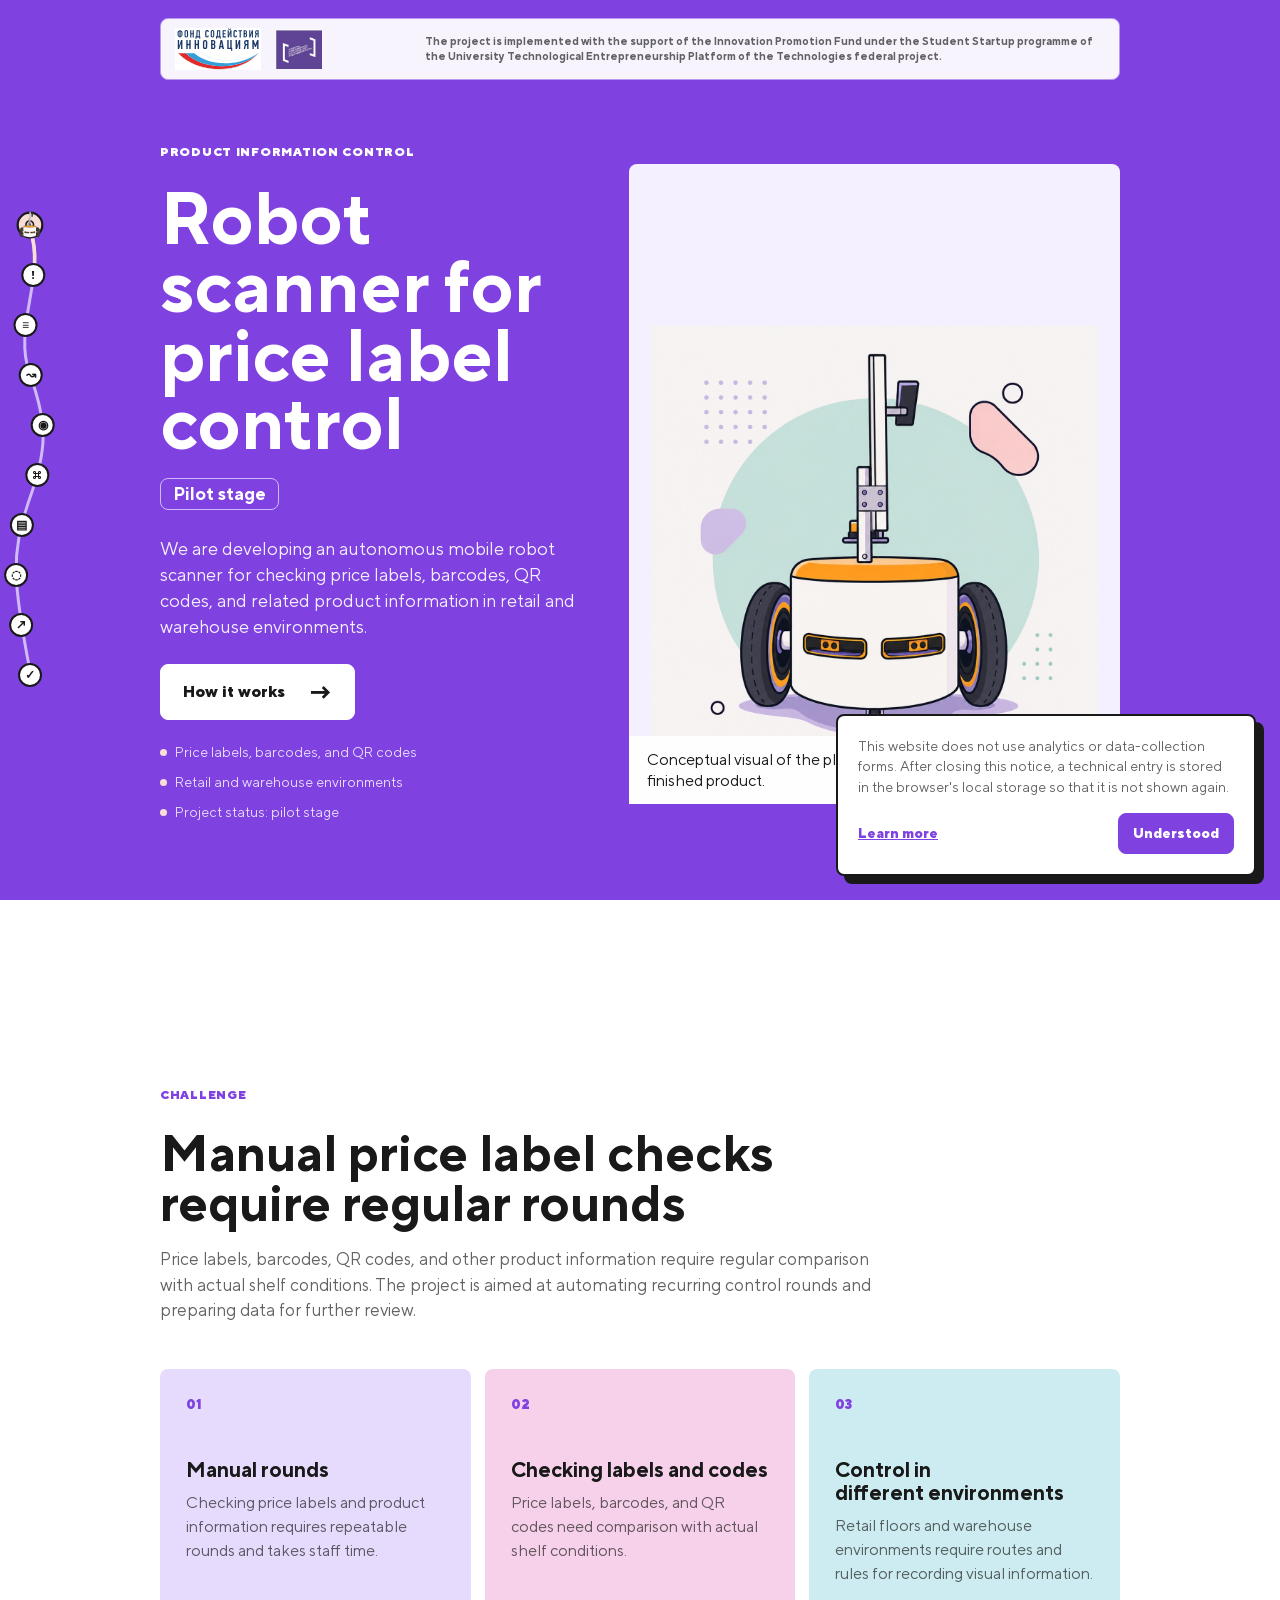
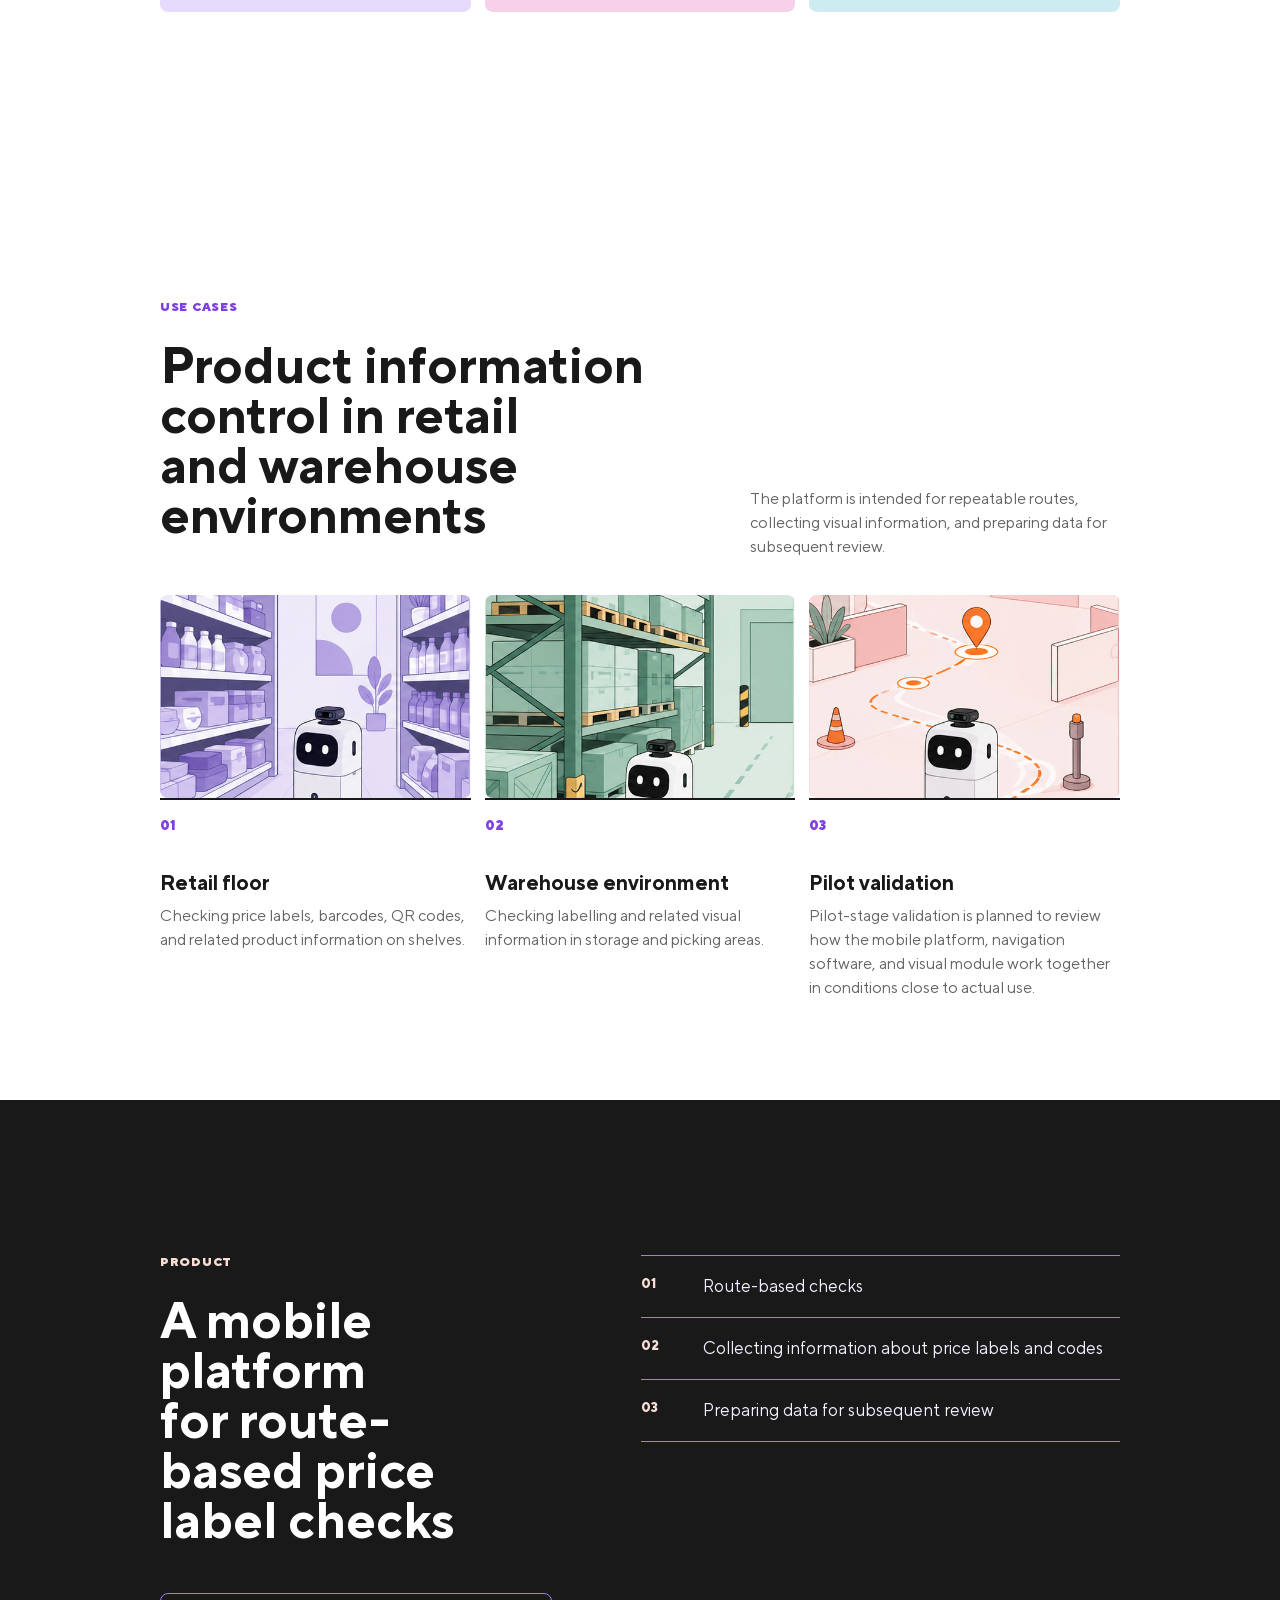
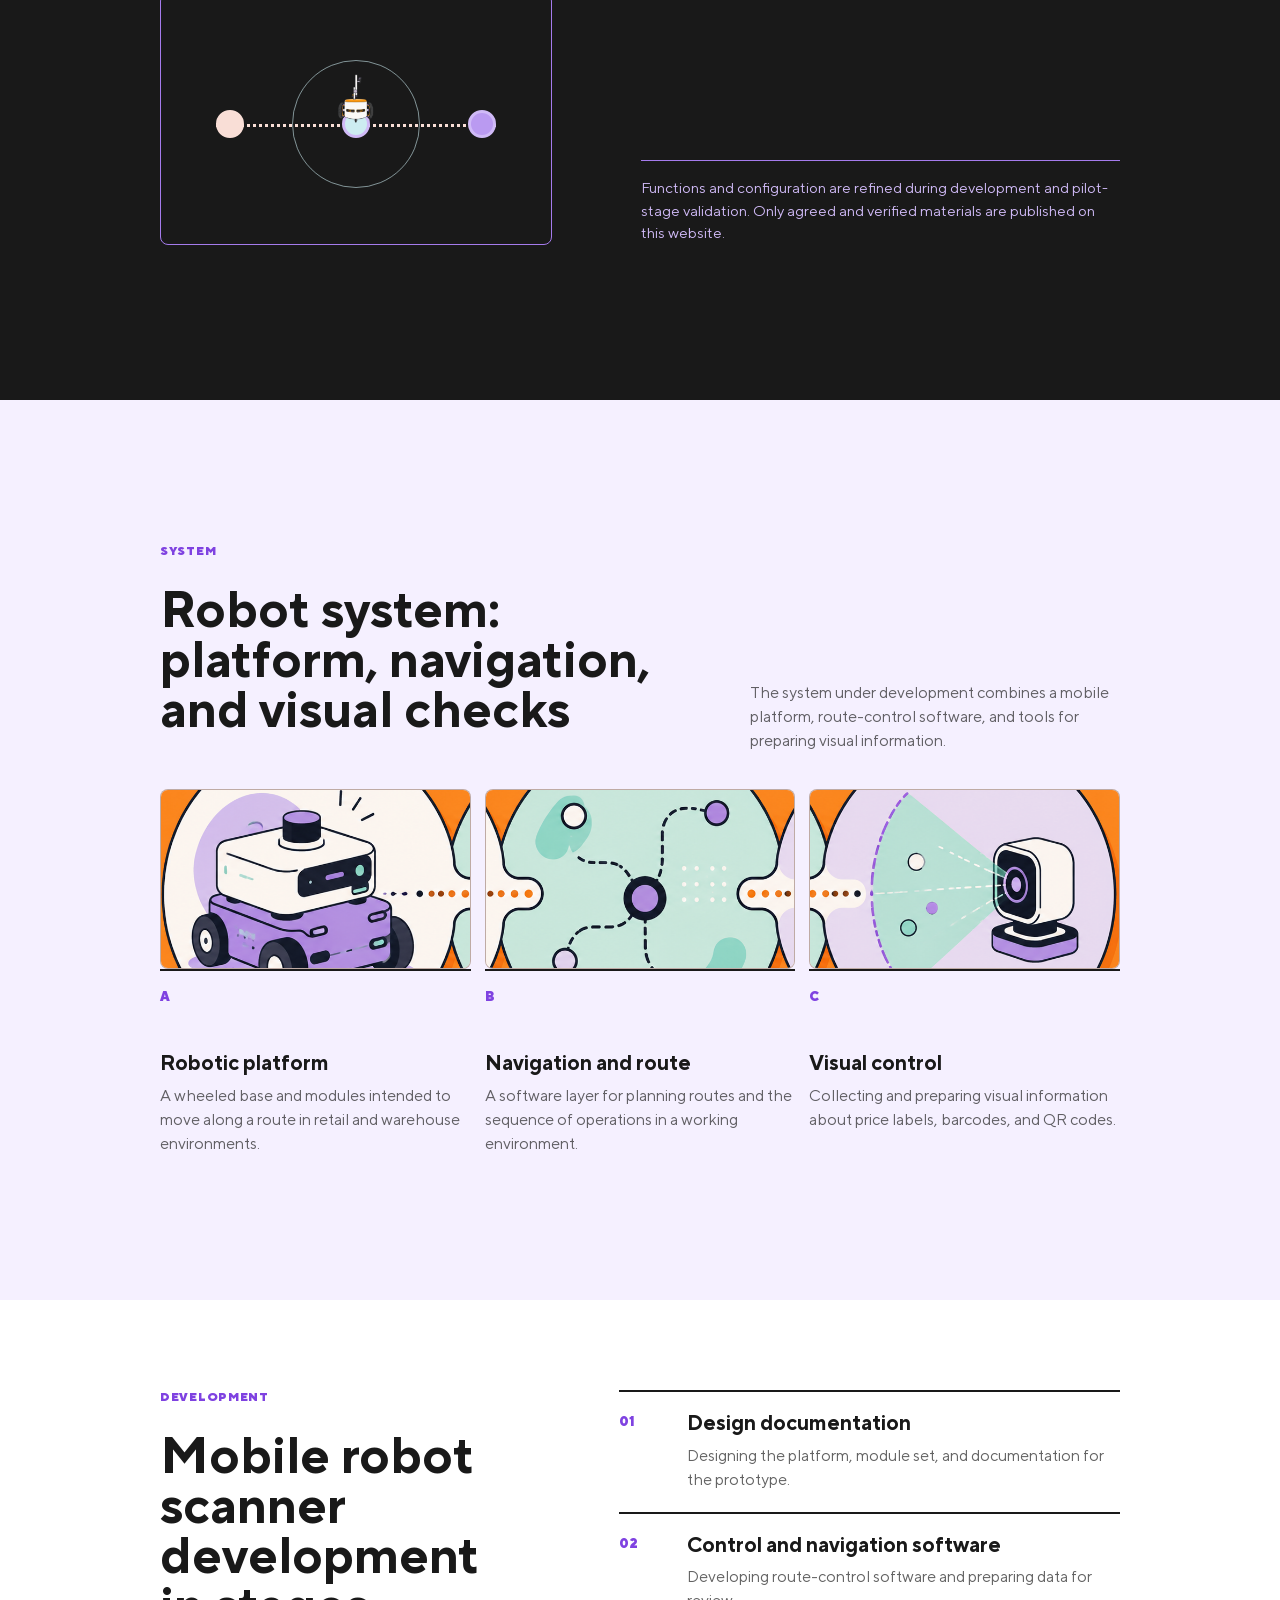
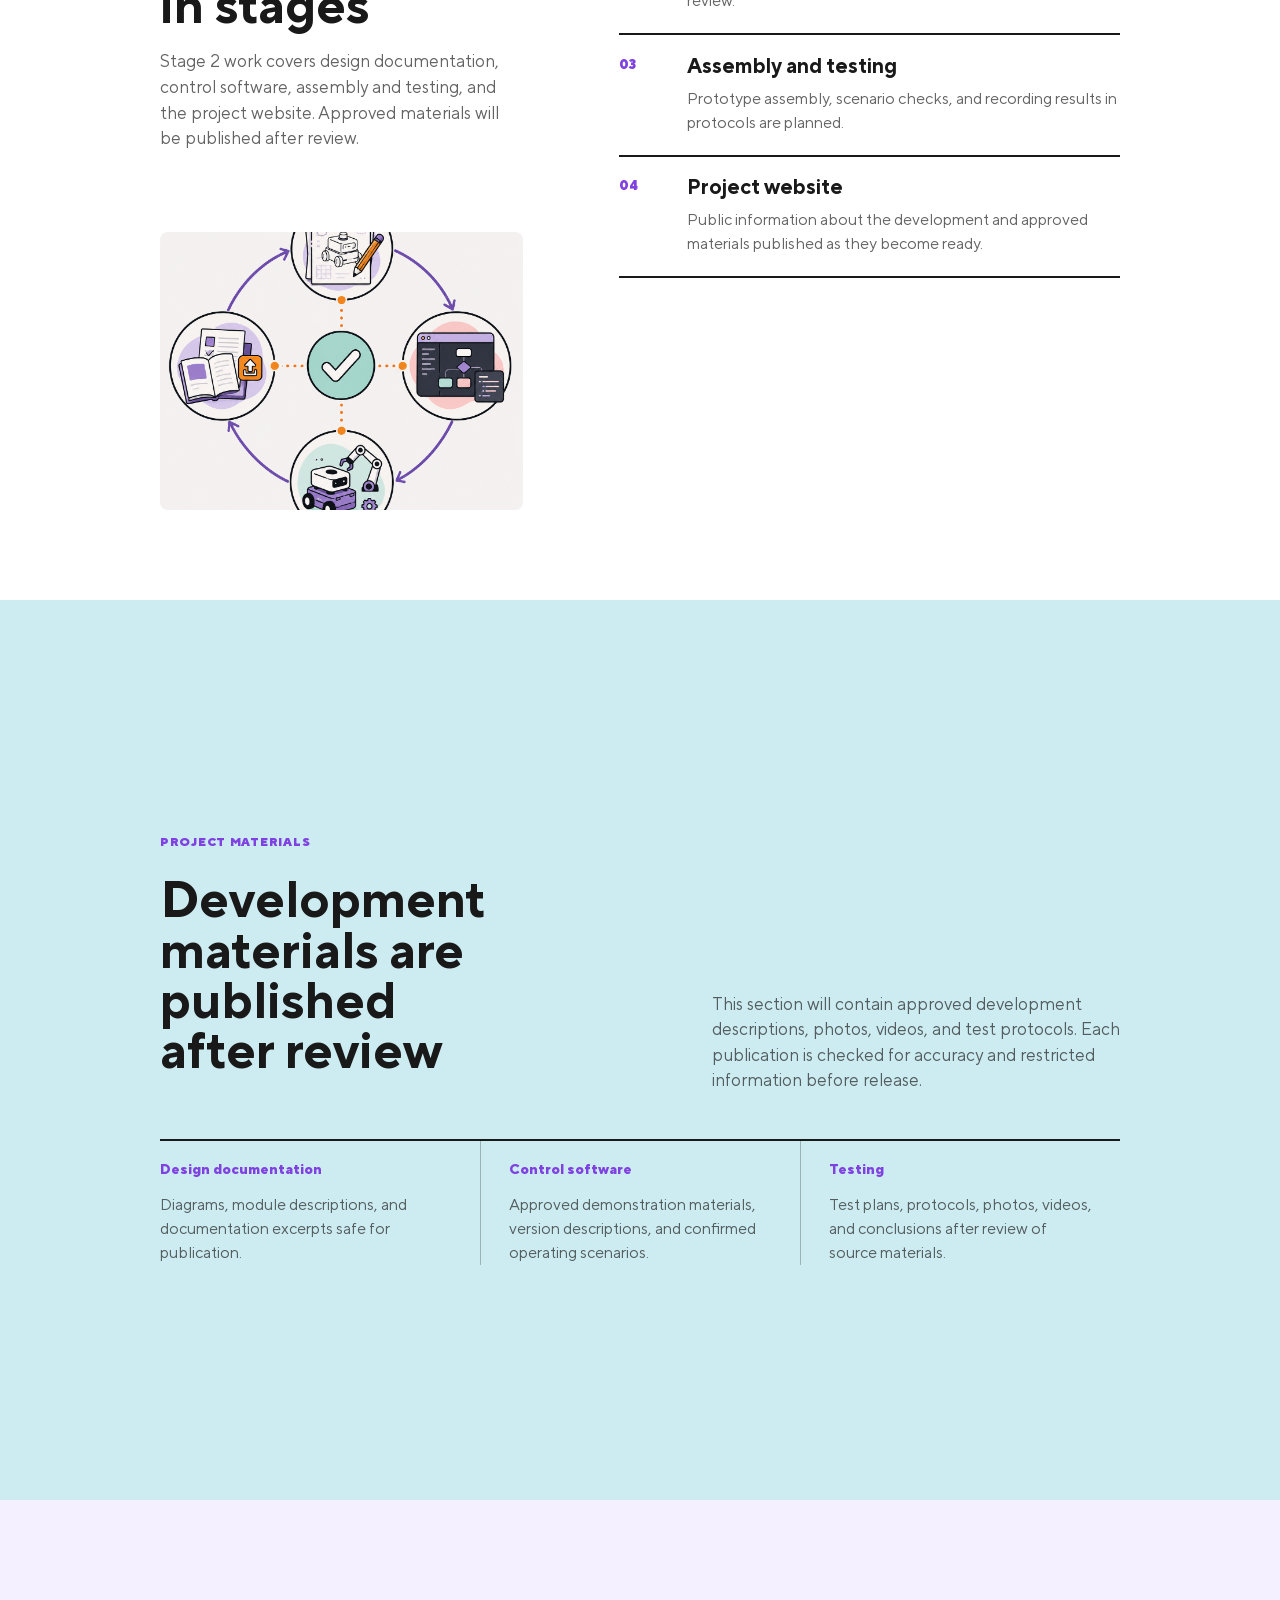
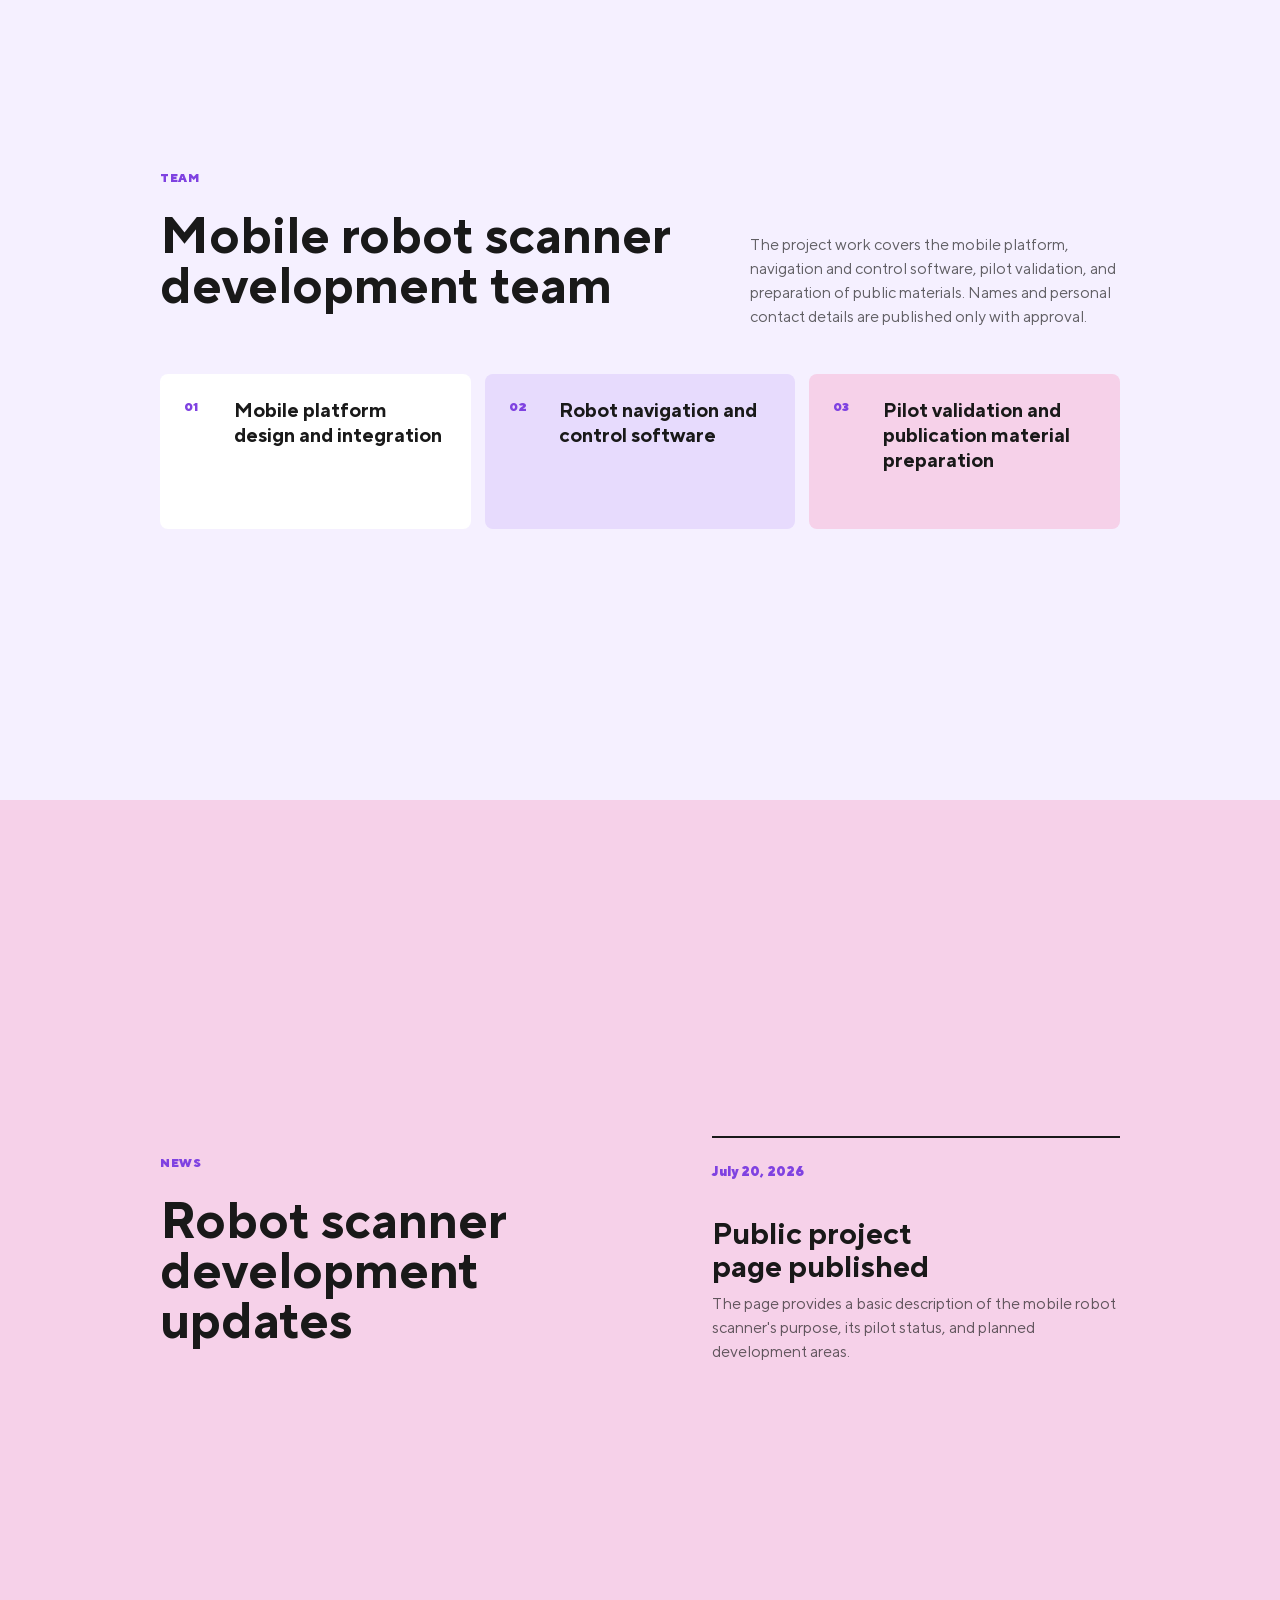
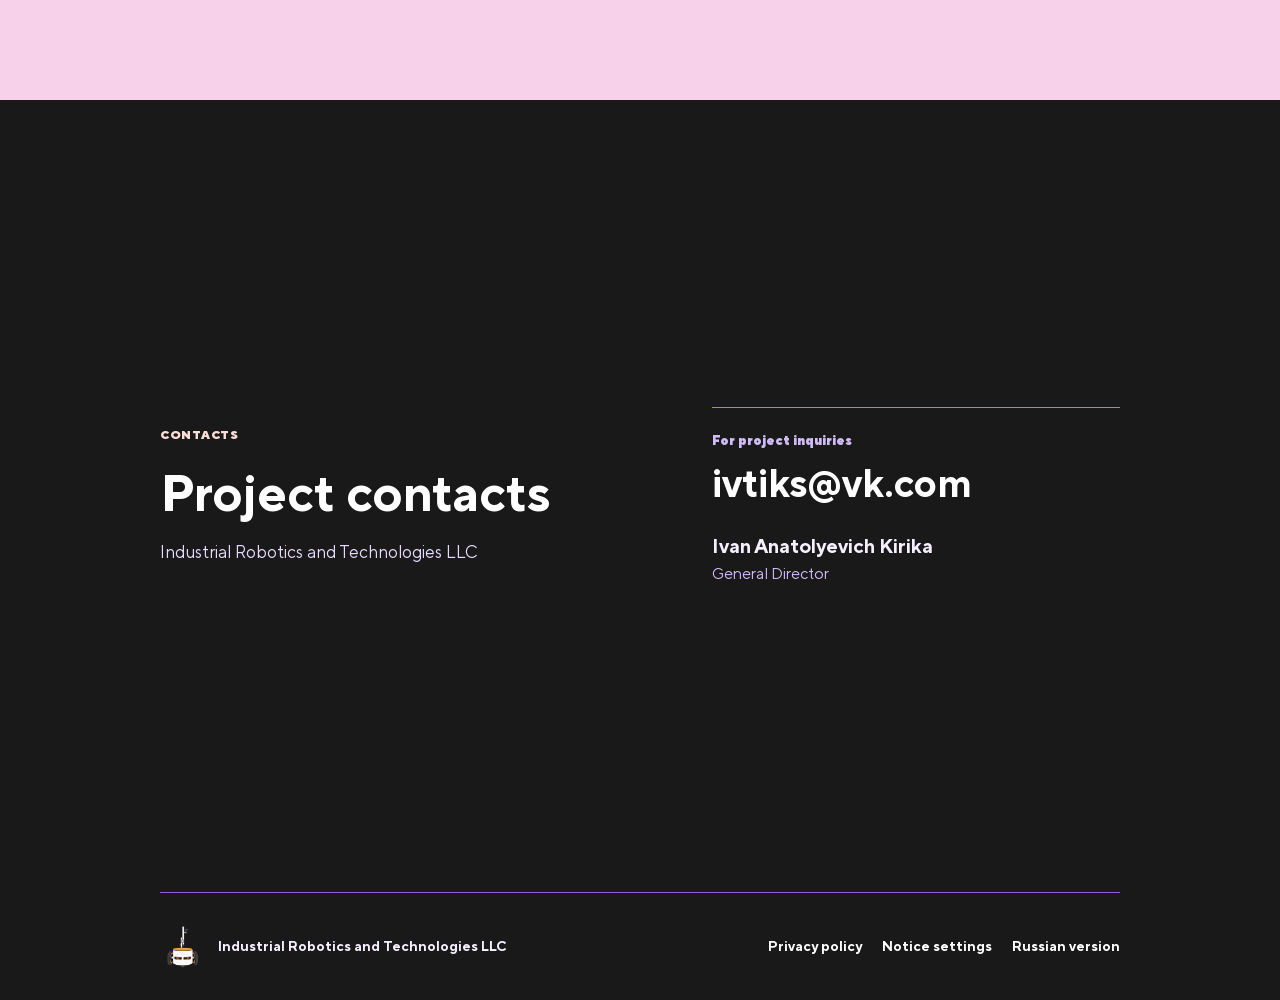
==== commit a33c7a1c: "Add Yandex verification and organization metadata" ====
--- a/en/index.html
+++ b/en/index.html
@@ -3,7 +3,7 @@
 <head>
     <meta charset="UTF-8">
     <meta name="viewport" content="width=device-width, initial-scale=1">
-    <meta name="description" content="An autonomous mobile robot scanner for checking price labels, barcodes, and QR codes in retail and warehouse environments. Project status: pilot stage.">
+    <meta name="description" content="Industrial Robotics and Technologies: a mobile robot scanner for checking price labels, barcodes, and QR codes in retail and warehouse environments. Project status: pilot stage.">
     <meta name="theme-color" content="#7F42E1">
     <link rel="canonical" href="https://xn------bddmhaezdazierahfhbfbeyi9cd9f6cvefh.xn--p1ai/en/">
     <link rel="alternate" hreflang="ru" href="https://xn------bddmhaezdazierahfhbfbeyi9cd9f6cvefh.xn--p1ai/">
@@ -14,19 +14,48 @@
     <meta property="og:locale:alternate" content="ru_RU">
     <meta property="og:site_name" content="Industrial Robotics and Technologies">
     <meta property="og:url" content="https://xn------bddmhaezdazierahfhbfbeyi9cd9f6cvefh.xn--p1ai/en/">
-    <meta property="og:title" content="Robot scanner for price label control | Industrial Robotics and Technologies">
-    <meta property="og:description" content="An autonomous mobile robot scanner for checking price labels, barcodes, and QR codes in retail and warehouse environments. Project status: pilot stage.">
+    <meta property="og:title" content="Industrial Robotics and Technologies | Robot scanner for price label control">
+    <meta property="og:description" content="Industrial Robotics and Technologies: a mobile robot scanner for checking price labels, barcodes, and QR codes. Project status: pilot stage.">
     <meta property="og:image" content="https://xn------bddmhaezdazierahfhbfbeyi9cd9f6cvefh.xn--p1ai/static/images/robot-platform-social-en-v01.png">
     <meta property="og:image:type" content="image/png">
     <meta property="og:image:width" content="1200">
     <meta property="og:image:height" content="630">
     <meta property="og:image:alt" content="Conceptual illustration of a mobile robot scanner for price label control">
     <meta name="twitter:card" content="summary_large_image">
-    <meta name="twitter:title" content="Robot scanner for price label control | Industrial Robotics and Technologies">
-    <meta name="twitter:description" content="An autonomous mobile robot scanner for checking price labels, barcodes, and QR codes in retail and warehouse environments. Project status: pilot stage.">
+    <meta name="twitter:title" content="Industrial Robotics and Technologies | Robot scanner for price label control">
+    <meta name="twitter:description" content="Industrial Robotics and Technologies: a mobile robot scanner for checking price labels, barcodes, and QR codes. Project status: pilot stage.">
     <meta name="twitter:image" content="https://xn------bddmhaezdazierahfhbfbeyi9cd9f6cvefh.xn--p1ai/static/images/robot-platform-social-en-v01.png">
     <meta name="twitter:image:alt" content="Conceptual illustration of a mobile robot scanner for price label control">
-    <title>Robot scanner for price label control | Industrial Robotics and Technologies</title>
+    <title>Industrial Robotics and Technologies | Robot scanner for price label control</title>
+    <script type="application/ld+json">
+        {
+            "@context": "https://schema.org",
+            "@graph": [
+                {
+                    "@type": "Organization",
+                    "@id": "https://xn------bddmhaezdazierahfhbfbeyi9cd9f6cvefh.xn--p1ai/#organization",
+                    "name": "ООО «Промышленные роботы и технологии»",
+                    "alternateName": [
+                        "Промышленные роботы и технологии",
+                        "Industrial Robotics and Technologies"
+                    ],
+                    "url": "https://xn------bddmhaezdazierahfhbfbeyi9cd9f6cvefh.xn--p1ai/",
+                    "email": "ivtiks@vk.com",
+                    "logo": "https://xn------bddmhaezdazierahfhbfbeyi9cd9f6cvefh.xn--p1ai/static/images/robot-brand-mark-v02.png"
+                },
+                {
+                    "@type": "WebSite",
+                    "@id": "https://xn------bddmhaezdazierahfhbfbeyi9cd9f6cvefh.xn--p1ai/en/#website",
+                    "url": "https://xn------bddmhaezdazierahfhbfbeyi9cd9f6cvefh.xn--p1ai/en/",
+                    "name": "Industrial Robotics and Technologies",
+                    "inLanguage": "en",
+                    "publisher": {
+                        "@id": "https://xn------bddmhaezdazierahfhbfbeyi9cd9f6cvefh.xn--p1ai/#organization"
+                    }
+                }
+            ]
+        }
+    </script>
     <link rel="icon" href="../static/images/robot-brand-mark-v02.png" type="image/png">
     <link rel="preload" as="image" href="../static/images/robot-platform-hero-illustration-v02.jpg" type="image/jpeg" fetchpriority="high">
     <link rel="stylesheet" href="../static/style.css?v=20260721-31">
--- a/static/style.css
+++ b/static/style.css
@@ -1790,6 +1790,10 @@
 }
 
 @media (min-width: 961px) {
+    body.landing-page {
+        --landing-footer-height: 108px;
+    }
+
     body.landing-page .container {
         width: min(1280px, calc(100% - 320px));
     }
@@ -1804,6 +1808,28 @@
         overflow: clip;
     }
 
+    body.landing-page .contacts-section {
+        height: calc(100svh - var(--landing-footer-height));
+        min-height: calc(100svh - var(--landing-footer-height));
+        max-height: calc(100svh - var(--landing-footer-height));
+    }
+
+    body.landing-page .site-footer {
+        height: var(--landing-footer-height);
+        min-height: var(--landing-footer-height);
+        max-height: var(--landing-footer-height);
+        scroll-snap-align: none;
+        scroll-snap-stop: normal;
+    }
+
+    body.landing-page .site-footer .footer-main {
+        height: 100%;
+        box-sizing: border-box;
+        border-top: 1px solid var(--purple-6);
+        border-bottom: 0;
+        padding: 0;
+    }
+
     body.landing-page h1 {
         margin-bottom: 20px;
         font-size: clamp(52px, 5.7vw, 92px);
